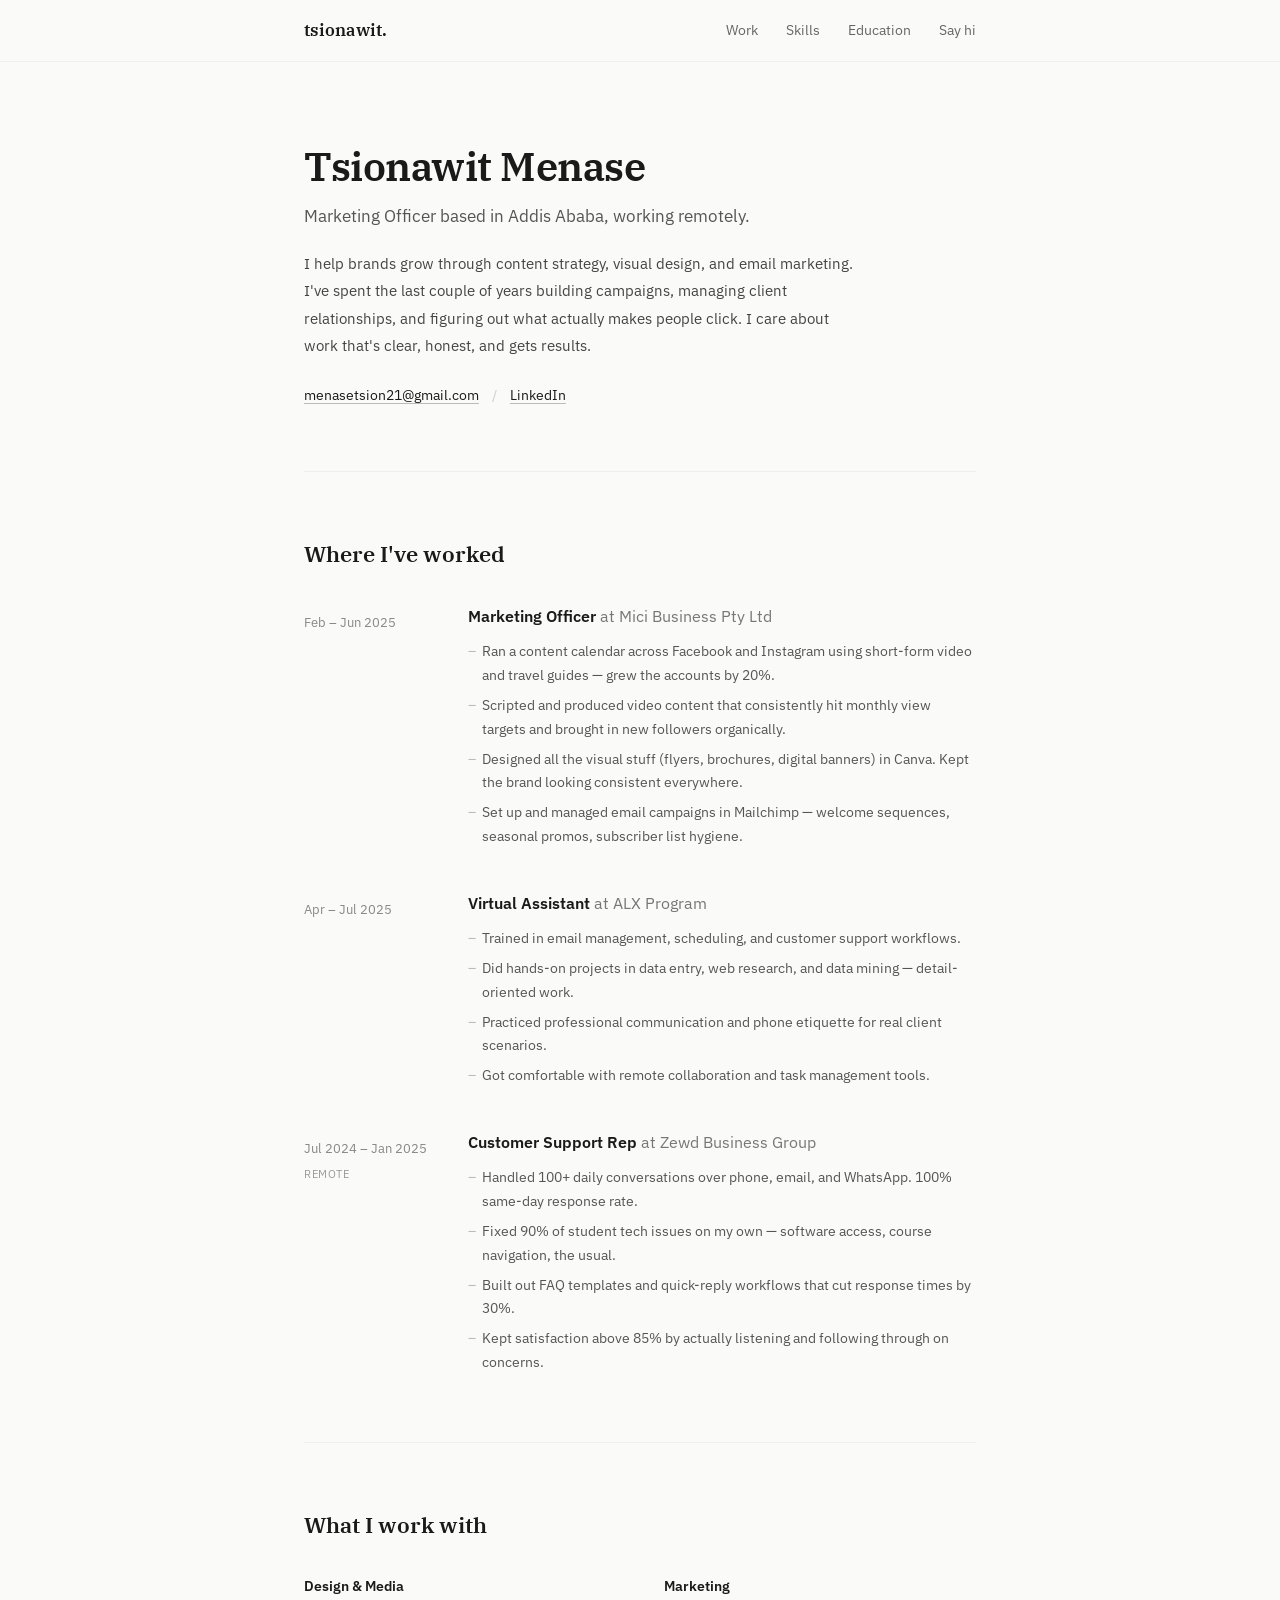
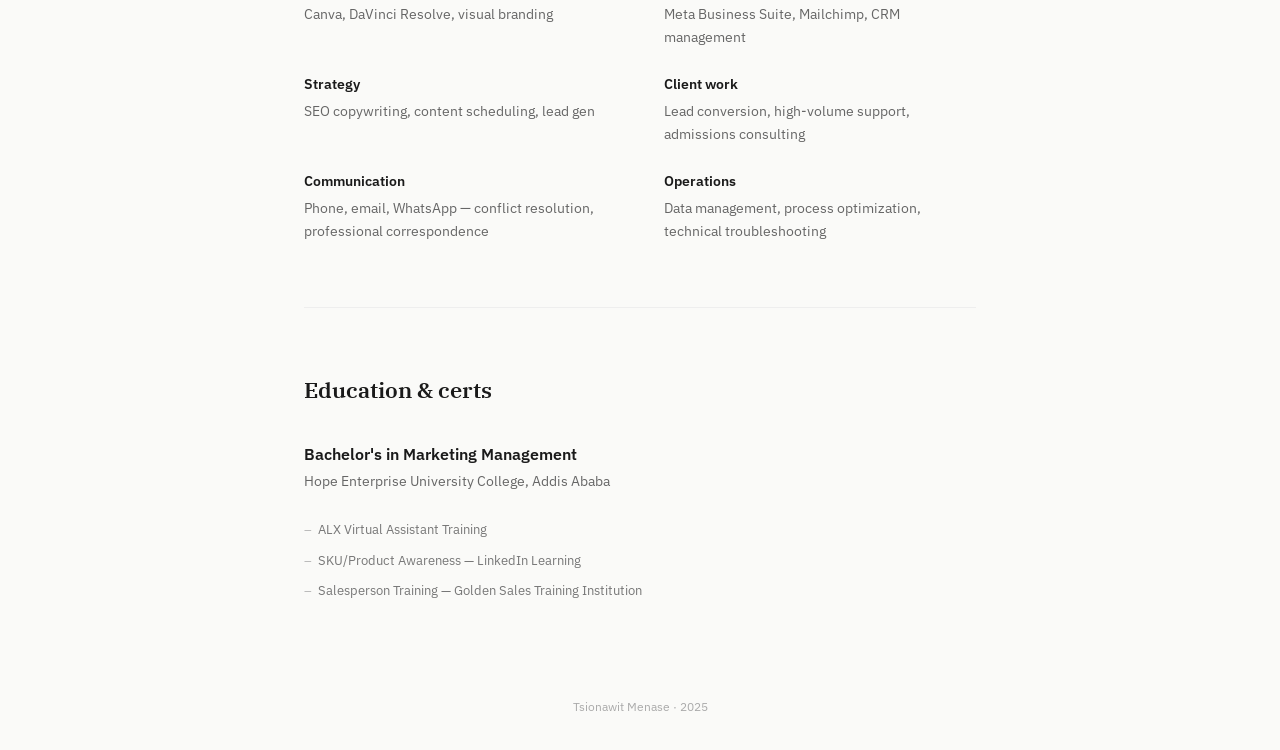
==== index.html @ 2980be64 "initial portfolio site" ====
<!DOCTYPE html>
<html lang="en">
<head>
    <meta charset="UTF-8">
    <meta name="viewport" content="width=device-width, initial-scale=1.0">
    <title>Tsionawit Menase</title>
    <link rel="stylesheet" href="style.css">
    <link rel="preconnect" href="https://fonts.googleapis.com">
    <link rel="preconnect" href="https://fonts.gstatic.com" crossorigin>
    <link href="https://fonts.googleapis.com/css2?family=IBM+Plex+Sans:wght@400;500;600&family=IBM+Plex+Serif:ital,wght@0,400;0,600;1,400&display=swap" rel="stylesheet">
</head>
<body>

    <header class="header">
        <nav>
            <a href="#" class="logo">tsionawit.</a>
            <div class="nav-links">
                <a href="#work">Work</a>
                <a href="#skills">Skills</a>
                <a href="#education">Education</a>
                <a href="mailto:menasetsion21@gmail.com">Say hi</a>
            </div>
        </nav>
    </header>

    <main>

        <section class="intro">
            <h1>Tsionawit Menase</h1>
            <p class="role">Marketing Officer based in Addis Ababa, working remotely.</p>
            <p class="bio">I help brands grow through content strategy, visual design, and email marketing. I've spent the last couple of years building campaigns, managing client relationships, and figuring out what actually makes people click. I care about work that's clear, honest, and gets results.</p>
            <div class="intro-links">
                <a href="mailto:menasetsion21@gmail.com">menasetsion21@gmail.com</a>
                <span class="sep">/</span>
                <a href="https://www.linkedin.com/in/tsionawitmenase/" target="_blank" rel="noopener">LinkedIn</a>
            </div>
        </section>

        <section id="work">
            <h2>Where I've worked</h2>

            <article class="job">
                <div class="job-meta">
                    <span class="job-date">Feb &ndash; Jun 2025</span>
                </div>
                <div class="job-body">
                    <h3>Marketing Officer <span class="at">at Mici Business Pty Ltd</span></h3>
                    <ul>
                        <li>Ran a content calendar across Facebook and Instagram using short-form video and travel guides &mdash; grew the accounts by 20%.</li>
                        <li>Scripted and produced video content that consistently hit monthly view targets and brought in new followers organically.</li>
                        <li>Designed all the visual stuff (flyers, brochures, digital banners) in Canva. Kept the brand looking consistent everywhere.</li>
                        <li>Set up and managed email campaigns in Mailchimp &mdash; welcome sequences, seasonal promos, subscriber list hygiene.</li>
                    </ul>
                </div>
            </article>

            <article class="job">
                <div class="job-meta">
                    <span class="job-date">Apr &ndash; Jul 2025</span>
                </div>
                <div class="job-body">
                    <h3>Virtual Assistant <span class="at">at ALX Program</span></h3>
                    <ul>
                        <li>Trained in email management, scheduling, and customer support workflows.</li>
                        <li>Did hands-on projects in data entry, web research, and data mining &mdash; detail-oriented work.</li>
                        <li>Practiced professional communication and phone etiquette for real client scenarios.</li>
                        <li>Got comfortable with remote collaboration and task management tools.</li>
                    </ul>
                </div>
            </article>

            <article class="job">
                <div class="job-meta">
                    <span class="job-date">Jul 2024 &ndash; Jan 2025</span>
                    <span class="job-tag">Remote</span>
                </div>
                <div class="job-body">
                    <h3>Customer Support Rep <span class="at">at Zewd Business Group</span></h3>
                    <ul>
                        <li>Handled 100+ daily conversations over phone, email, and WhatsApp. 100% same-day response rate.</li>
                        <li>Fixed 90% of student tech issues on my own &mdash; software access, course navigation, the usual.</li>
                        <li>Built out FAQ templates and quick-reply workflows that cut response times by 30%.</li>
                        <li>Kept satisfaction above 85% by actually listening and following through on concerns.</li>
                    </ul>
                </div>
            </article>
        </section>

        <section id="skills">
            <h2>What I work with</h2>
            <div class="skills-list">
                <div class="skill-group">
                    <h4>Design &amp; Media</h4>
                    <p>Canva, DaVinci Resolve, visual branding</p>
                </div>
                <div class="skill-group">
                    <h4>Marketing</h4>
                    <p>Meta Business Suite, Mailchimp, CRM management</p>
                </div>
                <div class="skill-group">
                    <h4>Strategy</h4>
                    <p>SEO copywriting, content scheduling, lead gen</p>
                </div>
                <div class="skill-group">
                    <h4>Client work</h4>
                    <p>Lead conversion, high-volume support, admissions consulting</p>
                </div>
                <div class="skill-group">
                    <h4>Communication</h4>
                    <p>Phone, email, WhatsApp &mdash; conflict resolution, professional correspondence</p>
                </div>
                <div class="skill-group">
                    <h4>Operations</h4>
                    <p>Data management, process optimization, technical troubleshooting</p>
                </div>
            </div>
        </section>

        <section id="education">
            <h2>Education &amp; certs</h2>
            <div class="edu-item">
                <h3>Bachelor's in Marketing Management</h3>
                <p>Hope Enterprise University College, Addis Ababa</p>
            </div>
            <div class="certs">
                <span>ALX Virtual Assistant Training</span>
                <span>SKU/Product Awareness &mdash; LinkedIn Learning</span>
                <span>Salesperson Training &mdash; Golden Sales Training Institution</span>
            </div>
        </section>

    </main>

    <footer>
        <p>Tsionawit Menase &middot; 2025</p>
    </footer>

</body>
</html>
---- style.css ----
* {
    margin: 0;
    padding: 0;
    box-sizing: border-box;
}

html {
    scroll-behavior: smooth;
}

body {
    font-family: 'IBM Plex Sans', -apple-system, sans-serif;
    color: #1a1a1a;
    background: #fafaf8;
    line-height: 1.7;
    -webkit-font-smoothing: antialiased;
}

a {
    color: inherit;
    text-decoration-color: #bbb;
    text-underline-offset: 3px;
    transition: text-decoration-color 0.2s;
}

a:hover {
    text-decoration-color: #1a1a1a;
}

/* nav */
.header {
    position: sticky;
    top: 0;
    background: rgba(250, 250, 248, 0.9);
    backdrop-filter: blur(10px);
    z-index: 100;
    border-bottom: 1px solid #eee;
}

nav {
    max-width: 720px;
    margin: 0 auto;
    padding: 16px 24px;
    display: flex;
    justify-content: space-between;
    align-items: center;
}

.logo {
    font-family: 'IBM Plex Serif', serif;
    font-weight: 600;
    font-size: 1.05rem;
    text-decoration: none;
    color: #1a1a1a;
}

.nav-links {
    display: flex;
    gap: 28px;
}

.nav-links a {
    font-size: 0.85rem;
    color: #666;
    text-decoration: none;
}

.nav-links a:hover {
    color: #1a1a1a;
}

/* layout */
main {
    max-width: 720px;
    margin: 0 auto;
    padding: 0 24px;
}

section {
    padding: 64px 0;
    border-bottom: 1px solid #eee;
}

section:last-child {
    border-bottom: none;
}

h2 {
    font-family: 'IBM Plex Serif', serif;
    font-size: 1.35rem;
    font-weight: 600;
    margin-bottom: 32px;
    color: #1a1a1a;
}

/* intro */
.intro {
    padding-top: 80px;
    padding-bottom: 64px;
}

.intro h1 {
    font-family: 'IBM Plex Serif', serif;
    font-size: 2.5rem;
    font-weight: 600;
    line-height: 1.2;
    margin-bottom: 12px;
    letter-spacing: -0.5px;
}

.role {
    font-size: 1.05rem;
    color: #555;
    margin-bottom: 20px;
}

.bio {
    font-size: 0.95rem;
    color: #444;
    max-width: 560px;
    line-height: 1.8;
}

.intro-links {
    margin-top: 24px;
    font-size: 0.875rem;
    color: #666;
}

.intro-links a {
    color: #1a1a1a;
}

.sep {
    margin: 0 10px;
    color: #ccc;
}

/* jobs */
.job {
    display: grid;
    grid-template-columns: 140px 1fr;
    gap: 24px;
    margin-bottom: 40px;
}

.job:last-child {
    margin-bottom: 0;
}

.job-meta {
    padding-top: 3px;
}

.job-date {
    font-size: 0.8rem;
    color: #888;
    white-space: nowrap;
}

.job-tag {
    display: block;
    font-size: 0.7rem;
    color: #999;
    margin-top: 4px;
    text-transform: uppercase;
    letter-spacing: 0.5px;
}

.job-body h3 {
    font-size: 1rem;
    font-weight: 600;
    margin-bottom: 10px;
    line-height: 1.4;
}

.at {
    font-weight: 400;
    color: #777;
}

.job-body ul {
    list-style: none;
    padding: 0;
}

.job-body li {
    font-size: 0.875rem;
    color: #555;
    padding: 3px 0;
    padding-left: 14px;
    position: relative;
    line-height: 1.7;
}

.job-body li::before {
    content: '\2013';
    position: absolute;
    left: 0;
    color: #bbb;
}

/* skills */
.skills-list {
    display: grid;
    grid-template-columns: 1fr 1fr;
    gap: 24px 48px;
}

.skill-group h4 {
    font-size: 0.85rem;
    font-weight: 600;
    margin-bottom: 4px;
}

.skill-group p {
    font-size: 0.85rem;
    color: #666;
}

/* education */
.edu-item {
    margin-bottom: 24px;
}

.edu-item h3 {
    font-size: 1rem;
    font-weight: 600;
    margin-bottom: 2px;
}

.edu-item p {
    font-size: 0.875rem;
    color: #666;
}

.certs {
    display: flex;
    flex-direction: column;
    gap: 8px;
}

.certs span {
    font-size: 0.825rem;
    color: #777;
    padding-left: 14px;
    position: relative;
}

.certs span::before {
    content: '\2013';
    position: absolute;
    left: 0;
    color: #bbb;
}

/* footer */
footer {
    max-width: 720px;
    margin: 0 auto;
    padding: 32px 24px;
    text-align: center;
}

footer p {
    font-size: 0.75rem;
    color: #aaa;
}

/* mobile */
@media (max-width: 600px) {
    .intro h1 {
        font-size: 1.8rem;
    }

    .job {
        grid-template-columns: 1fr;
        gap: 4px;
    }

    .job-meta {
        padding-top: 0;
    }

    .skills-list {
        grid-template-columns: 1fr;
        gap: 20px;
    }

    .nav-links {
        gap: 18px;
    }

    .nav-links a {
        font-size: 0.8rem;
    }
}
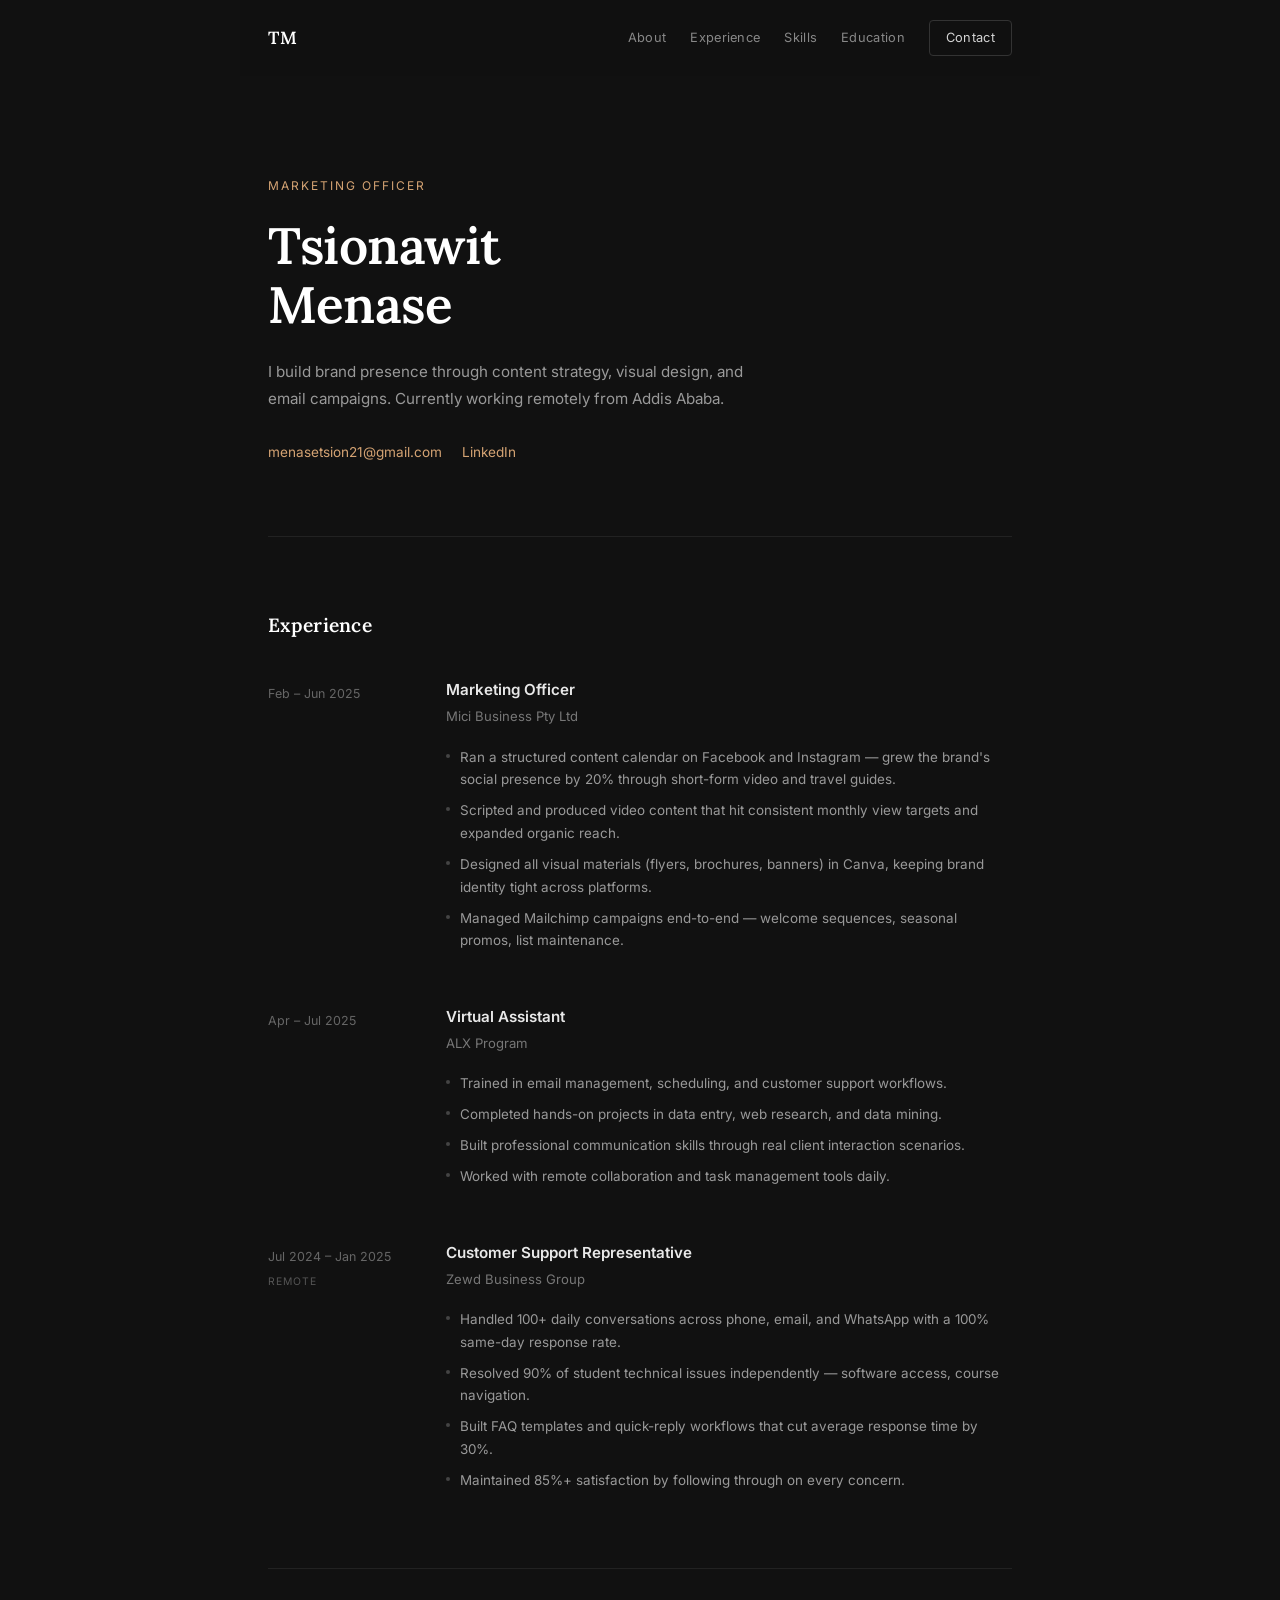
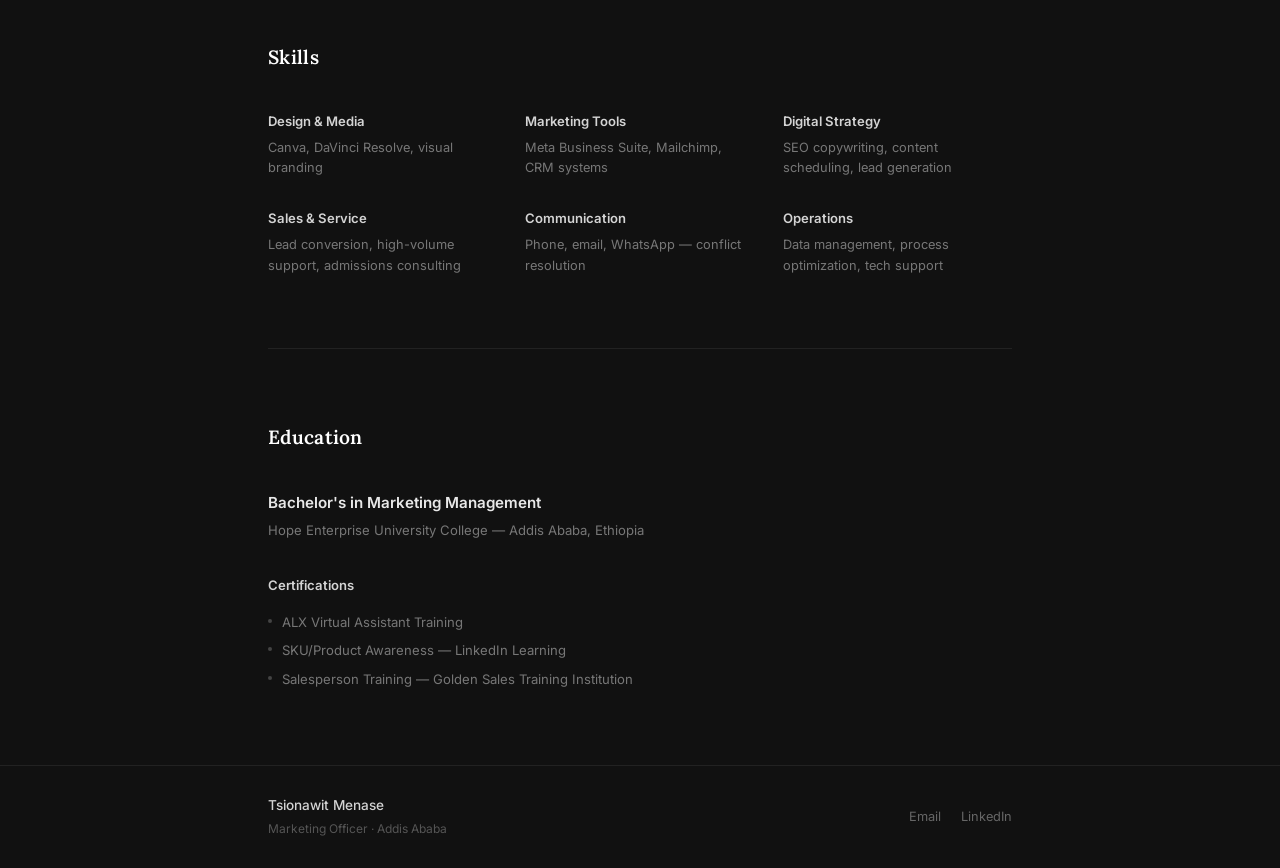
==== commit 0e6bace7: "dark theme portfolio rebuild" ====
--- a/index.html
+++ b/index.html
@@ -7,132 +7,153 @@
     <link rel="stylesheet" href="style.css">
     <link rel="preconnect" href="https://fonts.googleapis.com">
     <link rel="preconnect" href="https://fonts.gstatic.com" crossorigin>
-    <link href="https://fonts.googleapis.com/css2?family=IBM+Plex+Sans:wght@400;500;600&family=IBM+Plex+Serif:ital,wght@0,400;0,600;1,400&display=swap" rel="stylesheet">
+    <link href="https://fonts.googleapis.com/css2?family=Inter:wght@400;500;600&family=Lora:wght@500;600&display=swap" rel="stylesheet">
 </head>
 <body>
 
-    <header class="header">
-        <nav>
-            <a href="#" class="logo">tsionawit.</a>
-            <div class="nav-links">
-                <a href="#work">Work</a>
-                <a href="#skills">Skills</a>
-                <a href="#education">Education</a>
-                <a href="mailto:menasetsion21@gmail.com">Say hi</a>
-            </div>
-        </nav>
-    </header>
+    <nav>
+        <a href="#" class="logo">TM</a>
+        <div class="nav-links">
+            <a href="#about">About</a>
+            <a href="#work">Experience</a>
+            <a href="#skills">Skills</a>
+            <a href="#education">Education</a>
+            <a href="mailto:menasetsion21@gmail.com" class="nav-cta">Contact</a>
+        </div>
+        <button class="menu-btn" onclick="document.querySelector('.nav-links').classList.toggle('open')">
+            <span></span><span></span>
+        </button>
+    </nav>
 
     <main>
 
-        <section class="intro">
-            <h1>Tsionawit Menase</h1>
-            <p class="role">Marketing Officer based in Addis Ababa, working remotely.</p>
-            <p class="bio">I help brands grow through content strategy, visual design, and email marketing. I've spent the last couple of years building campaigns, managing client relationships, and figuring out what actually makes people click. I care about work that's clear, honest, and gets results.</p>
-            <div class="intro-links">
+        <section class="hero" id="about">
+            <p class="label">Marketing Officer</p>
+            <h1>Tsionawit<br>Menase</h1>
+            <p class="hero-desc">I build brand presence through content strategy, visual design, and email campaigns. Currently working remotely from Addis Ababa.</p>
+            <div class="hero-contact">
                 <a href="mailto:menasetsion21@gmail.com">menasetsion21@gmail.com</a>
-                <span class="sep">/</span>
                 <a href="https://www.linkedin.com/in/tsionawitmenase/" target="_blank" rel="noopener">LinkedIn</a>
             </div>
         </section>
 
+        <div class="divider"></div>
+
         <section id="work">
-            <h2>Where I've worked</h2>
+            <h2>Experience</h2>
 
-            <article class="job">
-                <div class="job-meta">
-                    <span class="job-date">Feb &ndash; Jun 2025</span>
+            <div class="job">
+                <div class="job-left">
+                    <span class="date">Feb &ndash; Jun 2025</span>
                 </div>
-                <div class="job-body">
-                    <h3>Marketing Officer <span class="at">at Mici Business Pty Ltd</span></h3>
+                <div class="job-right">
+                    <h3>Marketing Officer</h3>
+                    <p class="company">Mici Business Pty Ltd</p>
                     <ul>
-                        <li>Ran a content calendar across Facebook and Instagram using short-form video and travel guides &mdash; grew the accounts by 20%.</li>
-                        <li>Scripted and produced video content that consistently hit monthly view targets and brought in new followers organically.</li>
-                        <li>Designed all the visual stuff (flyers, brochures, digital banners) in Canva. Kept the brand looking consistent everywhere.</li>
-                        <li>Set up and managed email campaigns in Mailchimp &mdash; welcome sequences, seasonal promos, subscriber list hygiene.</li>
+                        <li>Ran a structured content calendar on Facebook and Instagram &mdash; grew the brand's social presence by 20% through short-form video and travel guides.</li>
+                        <li>Scripted and produced video content that hit consistent monthly view targets and expanded organic reach.</li>
+                        <li>Designed all visual materials (flyers, brochures, banners) in Canva, keeping brand identity tight across platforms.</li>
+                        <li>Managed Mailchimp campaigns end-to-end &mdash; welcome sequences, seasonal promos, list maintenance.</li>
                     </ul>
                 </div>
-            </article>
+            </div>
 
-            <article class="job">
-                <div class="job-meta">
-                    <span class="job-date">Apr &ndash; Jul 2025</span>
+            <div class="job">
+                <div class="job-left">
+                    <span class="date">Apr &ndash; Jul 2025</span>
                 </div>
-                <div class="job-body">
-                    <h3>Virtual Assistant <span class="at">at ALX Program</span></h3>
+                <div class="job-right">
+                    <h3>Virtual Assistant</h3>
+                    <p class="company">ALX Program</p>
                     <ul>
                         <li>Trained in email management, scheduling, and customer support workflows.</li>
-                        <li>Did hands-on projects in data entry, web research, and data mining &mdash; detail-oriented work.</li>
-                        <li>Practiced professional communication and phone etiquette for real client scenarios.</li>
-                        <li>Got comfortable with remote collaboration and task management tools.</li>
+                        <li>Completed hands-on projects in data entry, web research, and data mining.</li>
+                        <li>Built professional communication skills through real client interaction scenarios.</li>
+                        <li>Worked with remote collaboration and task management tools daily.</li>
                     </ul>
                 </div>
-            </article>
+            </div>
 
-            <article class="job">
-                <div class="job-meta">
-                    <span class="job-date">Jul 2024 &ndash; Jan 2025</span>
-                    <span class="job-tag">Remote</span>
+            <div class="job">
+                <div class="job-left">
+                    <span class="date">Jul 2024 &ndash; Jan 2025</span>
+                    <span class="tag">Remote</span>
                 </div>
-                <div class="job-body">
-                    <h3>Customer Support Rep <span class="at">at Zewd Business Group</span></h3>
+                <div class="job-right">
+                    <h3>Customer Support Representative</h3>
+                    <p class="company">Zewd Business Group</p>
                     <ul>
-                        <li>Handled 100+ daily conversations over phone, email, and WhatsApp. 100% same-day response rate.</li>
-                        <li>Fixed 90% of student tech issues on my own &mdash; software access, course navigation, the usual.</li>
-                        <li>Built out FAQ templates and quick-reply workflows that cut response times by 30%.</li>
-                        <li>Kept satisfaction above 85% by actually listening and following through on concerns.</li>
+                        <li>Handled 100+ daily conversations across phone, email, and WhatsApp with a 100% same-day response rate.</li>
+                        <li>Resolved 90% of student technical issues independently &mdash; software access, course navigation.</li>
+                        <li>Built FAQ templates and quick-reply workflows that cut average response time by 30%.</li>
+                        <li>Maintained 85%+ satisfaction by following through on every concern.</li>
                     </ul>
-                </div>
-            </article>
-        </section>
-
-        <section id="skills">
-            <h2>What I work with</h2>
-            <div class="skills-list">
-                <div class="skill-group">
-                    <h4>Design &amp; Media</h4>
-                    <p>Canva, DaVinci Resolve, visual branding</p>
-                </div>
-                <div class="skill-group">
-                    <h4>Marketing</h4>
-                    <p>Meta Business Suite, Mailchimp, CRM management</p>
-                </div>
-                <div class="skill-group">
-                    <h4>Strategy</h4>
-                    <p>SEO copywriting, content scheduling, lead gen</p>
-                </div>
-                <div class="skill-group">
-                    <h4>Client work</h4>
-                    <p>Lead conversion, high-volume support, admissions consulting</p>
-                </div>
-                <div class="skill-group">
-                    <h4>Communication</h4>
-                    <p>Phone, email, WhatsApp &mdash; conflict resolution, professional correspondence</p>
-                </div>
-                <div class="skill-group">
-                    <h4>Operations</h4>
-                    <p>Data management, process optimization, technical troubleshooting</p>
                 </div>
             </div>
         </section>
 
+        <div class="divider"></div>
+
+        <section id="skills">
+            <h2>Skills</h2>
+            <div class="skills-grid">
+                <div>
+                    <h4>Design & Media</h4>
+                    <p>Canva, DaVinci Resolve, visual branding</p>
+                </div>
+                <div>
+                    <h4>Marketing Tools</h4>
+                    <p>Meta Business Suite, Mailchimp, CRM systems</p>
+                </div>
+                <div>
+                    <h4>Digital Strategy</h4>
+                    <p>SEO copywriting, content scheduling, lead generation</p>
+                </div>
+                <div>
+                    <h4>Sales & Service</h4>
+                    <p>Lead conversion, high-volume support, admissions consulting</p>
+                </div>
+                <div>
+                    <h4>Communication</h4>
+                    <p>Phone, email, WhatsApp &mdash; conflict resolution</p>
+                </div>
+                <div>
+                    <h4>Operations</h4>
+                    <p>Data management, process optimization, tech support</p>
+                </div>
+            </div>
+        </section>
+
+        <div class="divider"></div>
+
         <section id="education">
-            <h2>Education &amp; certs</h2>
-            <div class="edu-item">
+            <h2>Education</h2>
+            <div class="edu">
                 <h3>Bachelor's in Marketing Management</h3>
-                <p>Hope Enterprise University College, Addis Ababa</p>
+                <p class="company">Hope Enterprise University College &mdash; Addis Ababa, Ethiopia</p>
             </div>
-            <div class="certs">
-                <span>ALX Virtual Assistant Training</span>
-                <span>SKU/Product Awareness &mdash; LinkedIn Learning</span>
-                <span>Salesperson Training &mdash; Golden Sales Training Institution</span>
-            </div>
+
+            <h4 class="certs-title">Certifications</h4>
+            <ul class="certs">
+                <li>ALX Virtual Assistant Training</li>
+                <li>SKU/Product Awareness &mdash; LinkedIn Learning</li>
+                <li>Salesperson Training &mdash; Golden Sales Training Institution</li>
+            </ul>
         </section>
 
     </main>
 
     <footer>
-        <p>Tsionawit Menase &middot; 2025</p>
+        <div class="footer-inner">
+            <div>
+                <p class="footer-name">Tsionawit Menase</p>
+                <p class="footer-sub">Marketing Officer &middot; Addis Ababa</p>
+            </div>
+            <div class="footer-links">
+                <a href="mailto:menasetsion21@gmail.com">Email</a>
+                <a href="https://www.linkedin.com/in/tsionawitmenase/" target="_blank" rel="noopener">LinkedIn</a>
+            </div>
+        </div>
     </footer>
 
 </body>
--- a/style.css
+++ b/style.css
@@ -6,292 +6,382 @@
 
 html {
     scroll-behavior: smooth;
+    scroll-padding-top: 80px;
 }
 
 body {
-    font-family: 'IBM Plex Sans', -apple-system, sans-serif;
-    color: #1a1a1a;
-    background: #fafaf8;
+    font-family: 'Inter', sans-serif;
+    background: #111;
+    color: #d4d4d4;
     line-height: 1.7;
     -webkit-font-smoothing: antialiased;
 }
 
 a {
-    color: inherit;
-    text-decoration-color: #bbb;
-    text-underline-offset: 3px;
-    transition: text-decoration-color 0.2s;
+    color: #d4a373;
+    text-decoration: none;
+    transition: color 0.2s;
 }
 
 a:hover {
-    text-decoration-color: #1a1a1a;
-}
-
-/* nav */
-.header {
+    color: #e8c49a;
+}
+
+/* ---- nav ---- */
+nav {
     position: sticky;
     top: 0;
-    background: rgba(250, 250, 248, 0.9);
-    backdrop-filter: blur(10px);
     z-index: 100;
-    border-bottom: 1px solid #eee;
-}
-
-nav {
-    max-width: 720px;
-    margin: 0 auto;
-    padding: 16px 24px;
     display: flex;
     justify-content: space-between;
     align-items: center;
+    max-width: 800px;
+    margin: 0 auto;
+    padding: 20px 28px;
+    background: rgba(17, 17, 17, 0.85);
+    backdrop-filter: blur(12px);
 }
 
 .logo {
-    font-family: 'IBM Plex Serif', serif;
-    font-weight: 600;
-    font-size: 1.05rem;
-    text-decoration: none;
-    color: #1a1a1a;
+    font-family: 'Lora', serif;
+    font-size: 1.1rem;
+    font-weight: 600;
+    color: #fff;
+    letter-spacing: 1px;
 }
 
 .nav-links {
     display: flex;
-    gap: 28px;
+    gap: 24px;
+    align-items: center;
 }
 
 .nav-links a {
+    font-size: 0.8rem;
+    color: #888;
+    letter-spacing: 0.3px;
+}
+
+.nav-links a:hover {
+    color: #d4d4d4;
+}
+
+.nav-cta {
+    padding: 6px 16px;
+    border: 1px solid #333;
+    border-radius: 4px;
+    font-size: 0.8rem;
+    color: #d4d4d4 !important;
+}
+
+.nav-cta:hover {
+    border-color: #d4a373;
+    color: #d4a373 !important;
+}
+
+.menu-btn {
+    display: none;
+    flex-direction: column;
+    gap: 5px;
+    background: none;
+    border: none;
+    cursor: pointer;
+    padding: 4px;
+}
+
+.menu-btn span {
+    display: block;
+    width: 20px;
+    height: 1.5px;
+    background: #888;
+}
+
+/* ---- main ---- */
+main {
+    max-width: 800px;
+    margin: 0 auto;
+    padding: 0 28px;
+}
+
+.divider {
+    height: 1px;
+    background: #222;
+    margin: 0;
+}
+
+section {
+    padding: 72px 0;
+}
+
+h2 {
+    font-family: 'Lora', serif;
+    font-size: 1.2rem;
+    font-weight: 600;
+    color: #fff;
+    margin-bottom: 36px;
+    letter-spacing: 0.3px;
+}
+
+/* ---- hero ---- */
+.hero {
+    padding-top: 100px;
+    padding-bottom: 72px;
+}
+
+.label {
+    font-size: 0.75rem;
+    color: #d4a373;
+    text-transform: uppercase;
+    letter-spacing: 2px;
+    margin-bottom: 20px;
+}
+
+.hero h1 {
+    font-family: 'Lora', serif;
+    font-size: clamp(2.2rem, 5vw, 3.2rem);
+    font-weight: 600;
+    color: #fff;
+    line-height: 1.15;
+    margin-bottom: 24px;
+    letter-spacing: -0.5px;
+}
+
+.hero-desc {
+    font-size: 0.95rem;
+    color: #999;
+    max-width: 480px;
+    line-height: 1.8;
+    margin-bottom: 28px;
+}
+
+.hero-contact {
+    display: flex;
+    gap: 20px;
     font-size: 0.85rem;
-    color: #666;
-    text-decoration: none;
-}
-
-.nav-links a:hover {
-    color: #1a1a1a;
-}
-
-/* layout */
-main {
-    max-width: 720px;
-    margin: 0 auto;
-    padding: 0 24px;
-}
-
-section {
-    padding: 64px 0;
-    border-bottom: 1px solid #eee;
-}
-
-section:last-child {
-    border-bottom: none;
-}
-
-h2 {
-    font-family: 'IBM Plex Serif', serif;
-    font-size: 1.35rem;
-    font-weight: 600;
-    margin-bottom: 32px;
-    color: #1a1a1a;
-}
-
-/* intro */
-.intro {
-    padding-top: 80px;
-    padding-bottom: 64px;
-}
-
-.intro h1 {
-    font-family: 'IBM Plex Serif', serif;
-    font-size: 2.5rem;
-    font-weight: 600;
-    line-height: 1.2;
-    margin-bottom: 12px;
-    letter-spacing: -0.5px;
-}
-
-.role {
-    font-size: 1.05rem;
-    color: #555;
-    margin-bottom: 20px;
-}
-
-.bio {
-    font-size: 0.95rem;
-    color: #444;
-    max-width: 560px;
-    line-height: 1.8;
-}
-
-.intro-links {
-    margin-top: 24px;
-    font-size: 0.875rem;
-    color: #666;
-}
-
-.intro-links a {
-    color: #1a1a1a;
-}
-
-.sep {
-    margin: 0 10px;
-    color: #ccc;
-}
-
-/* jobs */
+}
+
+.hero-contact a {
+    color: #d4a373;
+}
+
+/* ---- jobs ---- */
 .job {
     display: grid;
-    grid-template-columns: 140px 1fr;
-    gap: 24px;
-    margin-bottom: 40px;
+    grid-template-columns: 150px 1fr;
+    gap: 28px;
+    margin-bottom: 48px;
 }
 
 .job:last-child {
     margin-bottom: 0;
 }
 
-.job-meta {
-    padding-top: 3px;
-}
-
-.job-date {
-    font-size: 0.8rem;
-    color: #888;
-    white-space: nowrap;
-}
-
-.job-tag {
+.job-left {
+    padding-top: 2px;
+}
+
+.date {
+    font-size: 0.78rem;
+    color: #666;
+}
+
+.tag {
     display: block;
-    font-size: 0.7rem;
+    font-size: 0.65rem;
+    color: #555;
+    text-transform: uppercase;
+    letter-spacing: 1px;
+    margin-top: 4px;
+}
+
+.job-right h3 {
+    font-size: 0.95rem;
+    font-weight: 600;
+    color: #e8e8e8;
+    margin-bottom: 2px;
+}
+
+.company {
+    font-size: 0.82rem;
+    color: #777;
+    margin-bottom: 14px;
+}
+
+.job-right ul {
+    list-style: none;
+}
+
+.job-right li {
+    font-size: 0.84rem;
     color: #999;
-    margin-top: 4px;
-    text-transform: uppercase;
-    letter-spacing: 0.5px;
-}
-
-.job-body h3 {
-    font-size: 1rem;
-    font-weight: 600;
-    margin-bottom: 10px;
-    line-height: 1.4;
-}
-
-.at {
-    font-weight: 400;
-    color: #777;
-}
-
-.job-body ul {
-    list-style: none;
-    padding: 0;
-}
-
-.job-body li {
-    font-size: 0.875rem;
-    color: #555;
-    padding: 3px 0;
-    padding-left: 14px;
+    padding: 4px 0 4px 14px;
     position: relative;
     line-height: 1.7;
 }
 
-.job-body li::before {
-    content: '\2013';
+.job-right li::before {
+    content: '';
     position: absolute;
     left: 0;
-    color: #bbb;
-}
-
-/* skills */
-.skills-list {
+    top: 12px;
+    width: 4px;
+    height: 4px;
+    border-radius: 50%;
+    background: #444;
+}
+
+/* ---- skills ---- */
+.skills-grid {
     display: grid;
-    grid-template-columns: 1fr 1fr;
-    gap: 24px 48px;
-}
-
-.skill-group h4 {
-    font-size: 0.85rem;
-    font-weight: 600;
+    grid-template-columns: 1fr 1fr 1fr;
+    gap: 28px;
+}
+
+.skills-grid h4 {
+    font-size: 0.82rem;
+    font-weight: 600;
+    color: #d4d4d4;
+    margin-bottom: 6px;
+}
+
+.skills-grid p {
+    font-size: 0.8rem;
+    color: #777;
+    line-height: 1.6;
+}
+
+/* ---- education ---- */
+.edu {
+    margin-bottom: 32px;
+}
+
+.edu h3 {
+    font-size: 0.95rem;
+    font-weight: 600;
+    color: #e8e8e8;
     margin-bottom: 4px;
 }
 
-.skill-group p {
-    font-size: 0.85rem;
-    color: #666;
-}
-
-/* education */
-.edu-item {
-    margin-bottom: 24px;
-}
-
-.edu-item h3 {
-    font-size: 1rem;
-    font-weight: 600;
-    margin-bottom: 2px;
-}
-
-.edu-item p {
-    font-size: 0.875rem;
-    color: #666;
+.certs-title {
+    font-size: 0.82rem;
+    font-weight: 600;
+    color: #d4d4d4;
+    margin-bottom: 12px;
 }
 
 .certs {
-    display: flex;
-    flex-direction: column;
-    gap: 8px;
-}
-
-.certs span {
-    font-size: 0.825rem;
+    list-style: none;
+}
+
+.certs li {
+    font-size: 0.82rem;
     color: #777;
-    padding-left: 14px;
+    padding: 3px 0 3px 14px;
     position: relative;
 }
 
-.certs span::before {
-    content: '\2013';
+.certs li::before {
+    content: '';
     position: absolute;
     left: 0;
-    color: #bbb;
-}
-
-/* footer */
+    top: 11px;
+    width: 4px;
+    height: 4px;
+    border-radius: 50%;
+    background: #444;
+}
+
+/* ---- footer ---- */
 footer {
-    max-width: 720px;
+    border-top: 1px solid #222;
+    margin-top: 0;
+}
+
+.footer-inner {
+    max-width: 800px;
     margin: 0 auto;
-    padding: 32px 24px;
-    text-align: center;
-}
-
-footer p {
+    padding: 28px;
+    display: flex;
+    justify-content: space-between;
+    align-items: center;
+}
+
+.footer-name {
+    font-size: 0.85rem;
+    color: #d4d4d4;
+    font-weight: 500;
+}
+
+.footer-sub {
     font-size: 0.75rem;
-    color: #aaa;
-}
-
-/* mobile */
-@media (max-width: 600px) {
-    .intro h1 {
-        font-size: 1.8rem;
+    color: #555;
+    margin-top: 2px;
+}
+
+.footer-links {
+    display: flex;
+    gap: 20px;
+}
+
+.footer-links a {
+    font-size: 0.8rem;
+    color: #666;
+}
+
+.footer-links a:hover {
+    color: #d4a373;
+}
+
+/* ---- mobile ---- */
+@media (max-width: 640px) {
+    nav {
+        padding: 16px 20px;
+    }
+
+    .nav-links {
+        display: none;
+        position: absolute;
+        top: 56px;
+        left: 0;
+        right: 0;
+        flex-direction: column;
+        background: rgba(17, 17, 17, 0.97);
+        padding: 20px;
+        gap: 16px;
+        border-bottom: 1px solid #222;
+    }
+
+    .nav-links.open {
+        display: flex;
+    }
+
+    .menu-btn {
+        display: flex;
+    }
+
+    main {
+        padding: 0 20px;
+    }
+
+    .hero {
+        padding-top: 60px;
     }
 
     .job {
         grid-template-columns: 1fr;
-        gap: 4px;
-    }
-
-    .job-meta {
-        padding-top: 0;
-    }
-
-    .skills-list {
-        grid-template-columns: 1fr;
+        gap: 6px;
+        margin-bottom: 36px;
+    }
+
+    .skills-grid {
+        grid-template-columns: 1fr 1fr;
         gap: 20px;
     }
 
-    .nav-links {
-        gap: 18px;
-    }
-
-    .nav-links a {
-        font-size: 0.8rem;
+    .footer-inner {
+        flex-direction: column;
+        gap: 16px;
+        text-align: center;
+        padding: 24px 20px;
     }
 }
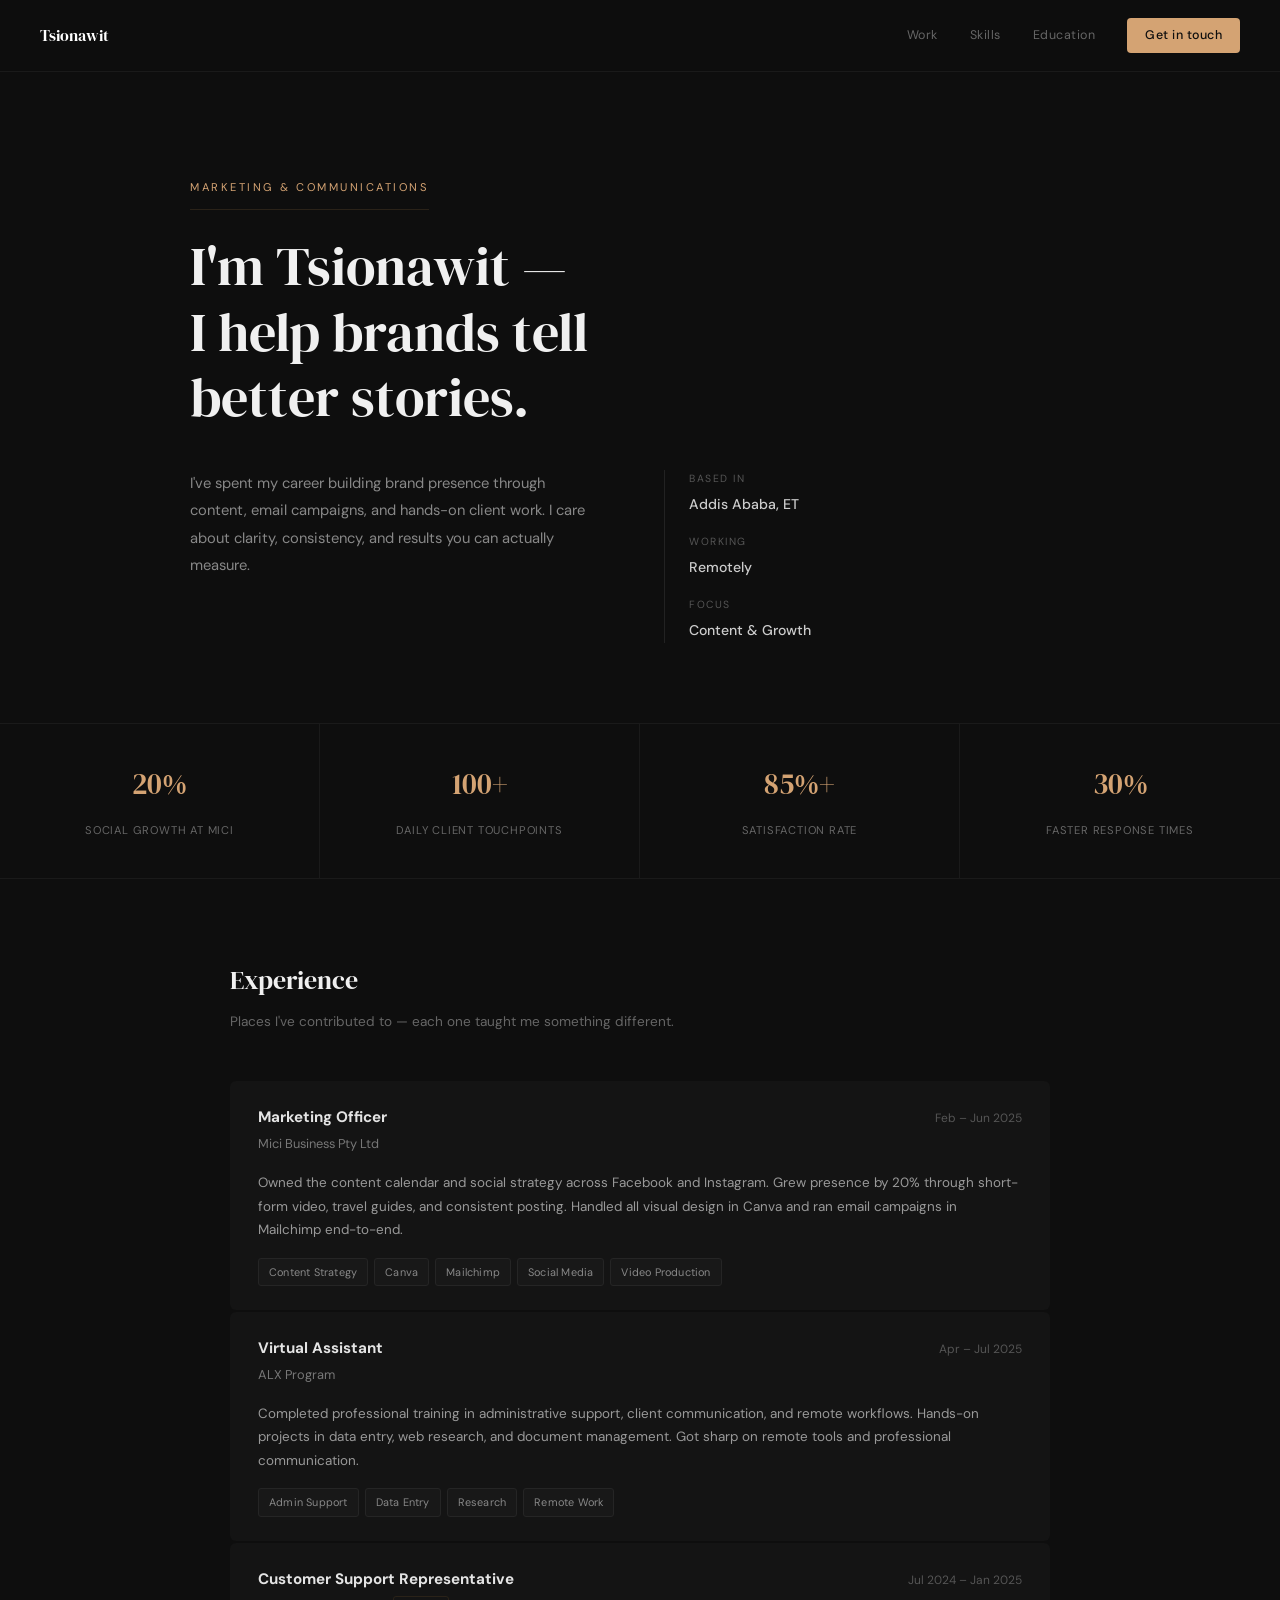
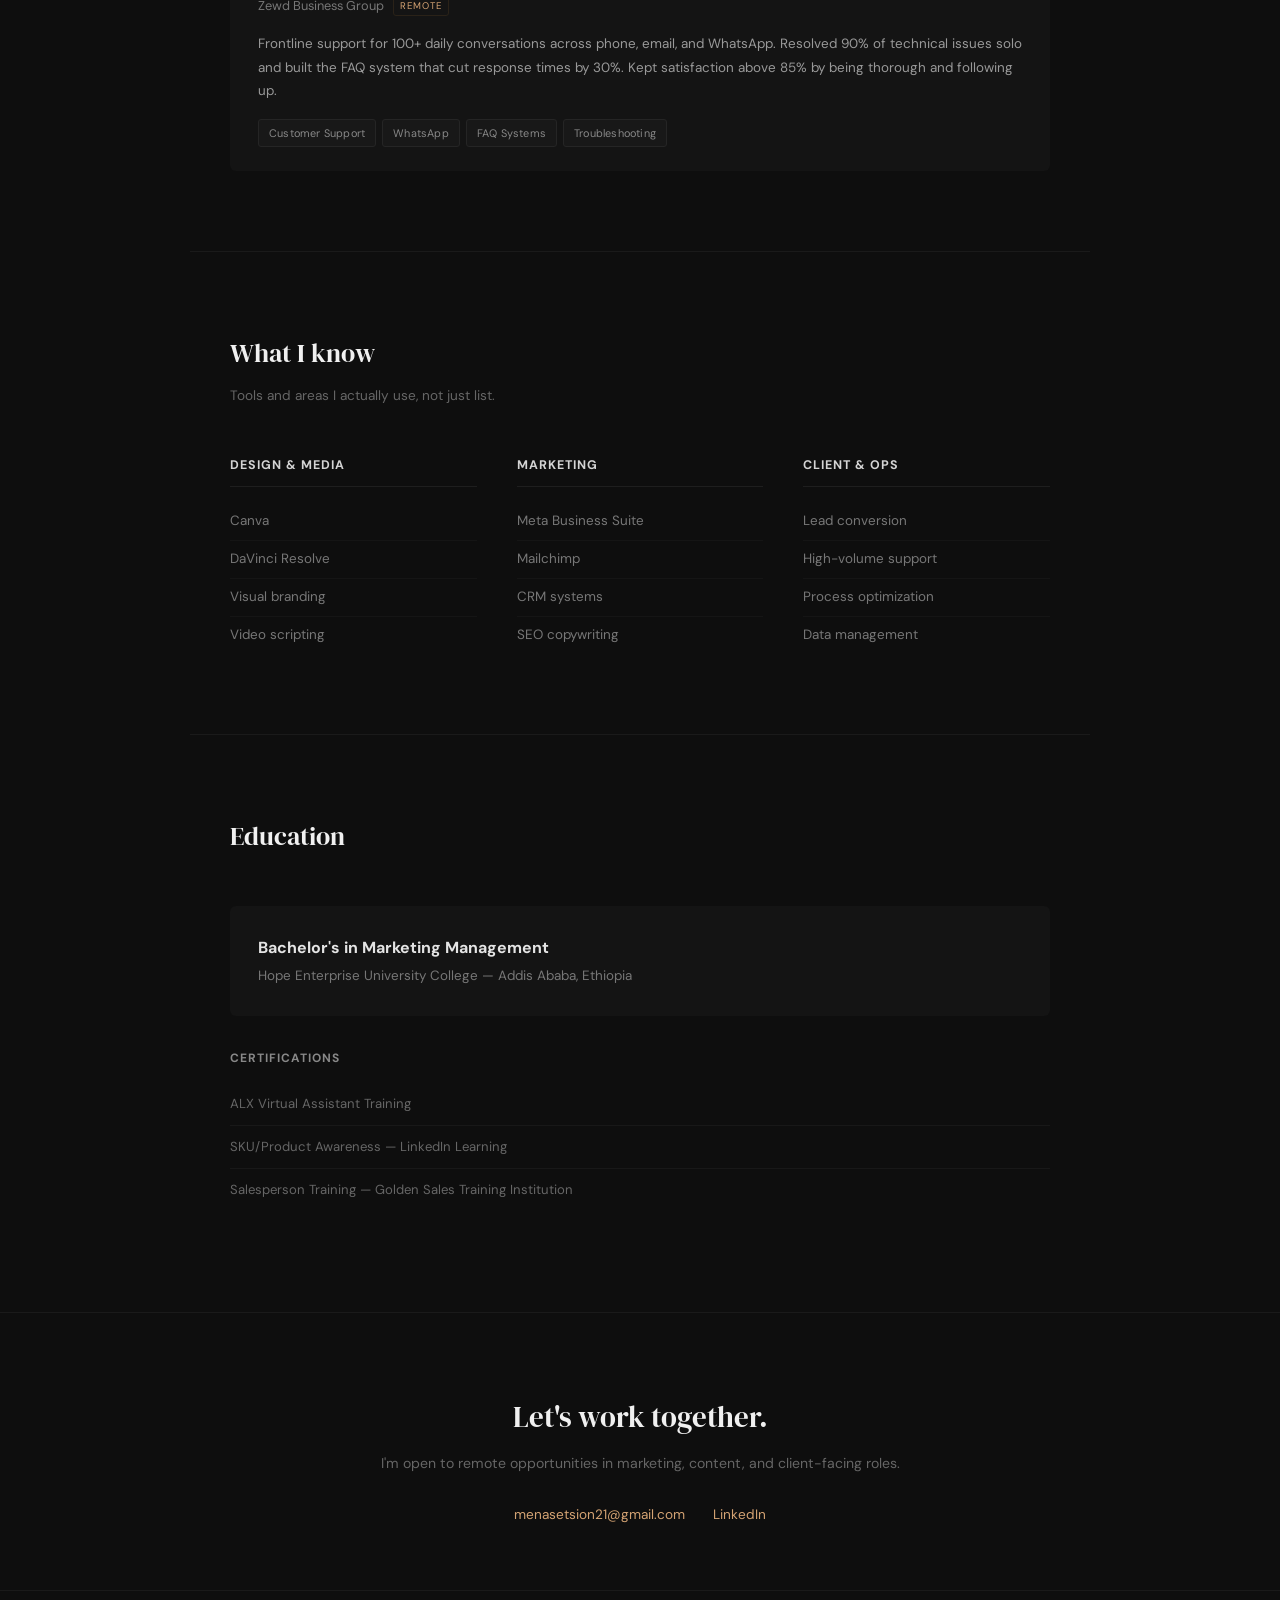
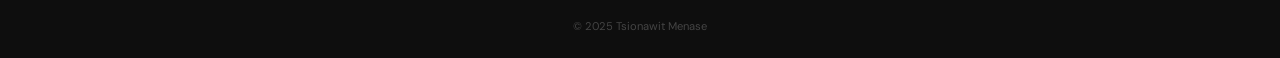
==== commit 2e74d4a1: "update portfolio design" ====
--- a/index.html
+++ b/index.html
@@ -7,154 +7,205 @@
     <link rel="stylesheet" href="style.css">
     <link rel="preconnect" href="https://fonts.googleapis.com">
     <link rel="preconnect" href="https://fonts.gstatic.com" crossorigin>
-    <link href="https://fonts.googleapis.com/css2?family=Inter:wght@400;500;600&family=Lora:wght@500;600&display=swap" rel="stylesheet">
+    <link href="https://fonts.googleapis.com/css2?family=DM+Sans:ital,wght@0,400;0,500;0,700;1,400&family=DM+Serif+Display&display=swap" rel="stylesheet">
 </head>
 <body>
 
-    <nav>
-        <a href="#" class="logo">TM</a>
-        <div class="nav-links">
-            <a href="#about">About</a>
-            <a href="#work">Experience</a>
-            <a href="#skills">Skills</a>
-            <a href="#education">Education</a>
-            <a href="mailto:menasetsion21@gmail.com" class="nav-cta">Contact</a>
-        </div>
-        <button class="menu-btn" onclick="document.querySelector('.nav-links').classList.toggle('open')">
-            <span></span><span></span>
-        </button>
-    </nav>
-
-    <main>
-
-        <section class="hero" id="about">
-            <p class="label">Marketing Officer</p>
-            <h1>Tsionawit<br>Menase</h1>
-            <p class="hero-desc">I build brand presence through content strategy, visual design, and email campaigns. Currently working remotely from Addis Ababa.</p>
-            <div class="hero-contact">
-                <a href="mailto:menasetsion21@gmail.com">menasetsion21@gmail.com</a>
-                <a href="https://www.linkedin.com/in/tsionawitmenase/" target="_blank" rel="noopener">LinkedIn</a>
-            </div>
-        </section>
-
-        <div class="divider"></div>
-
-        <section id="work">
-            <h2>Experience</h2>
-
-            <div class="job">
-                <div class="job-left">
-                    <span class="date">Feb &ndash; Jun 2025</span>
-                </div>
-                <div class="job-right">
+<nav>
+    <a href="#" class="logo">Tsionawit</a>
+    <div class="nav-right">
+        <a href="#work">Work</a>
+        <a href="#skills">Skills</a>
+        <a href="#education">Education</a>
+        <a href="mailto:menasetsion21@gmail.com" class="cta">Get in touch</a>
+    </div>
+    <button class="burger" onclick="this.classList.toggle('on');document.querySelector('.nav-right').classList.toggle('show')">
+        <span></span><span></span>
+    </button>
+</nav>
+
+<section class="hero">
+    <div class="hero-inner">
+        <div class="hero-top">
+            <span class="eyebrow">Marketing &amp; Communications</span>
+            <h1>I'm Tsionawit &mdash;<br>I help brands tell<br>better stories.</h1>
+        </div>
+        <div class="hero-bottom">
+            <p>I've spent my career building brand presence through content, email campaigns, and hands-on client work. I care about clarity, consistency, and results you can actually measure.</p>
+            <div class="hero-meta">
+                <div class="meta-item">
+                    <span class="meta-label">Based in</span>
+                    <span class="meta-val">Addis Ababa, ET</span>
+                </div>
+                <div class="meta-item">
+                    <span class="meta-label">Working</span>
+                    <span class="meta-val">Remotely</span>
+                </div>
+                <div class="meta-item">
+                    <span class="meta-label">Focus</span>
+                    <span class="meta-val">Content &amp; Growth</span>
+                </div>
+            </div>
+        </div>
+    </div>
+</section>
+
+<section class="numbers">
+    <div class="num">
+        <strong>20%</strong>
+        <span>Social growth at Mici</span>
+    </div>
+    <div class="num">
+        <strong>100+</strong>
+        <span>Daily client touchpoints</span>
+    </div>
+    <div class="num">
+        <strong>85%+</strong>
+        <span>Satisfaction rate</span>
+    </div>
+    <div class="num">
+        <strong>30%</strong>
+        <span>Faster response times</span>
+    </div>
+</section>
+
+<section class="work" id="work">
+    <div class="section-head">
+        <h2>Experience</h2>
+        <p>Places I've contributed to &mdash; each one taught me something different.</p>
+    </div>
+
+    <div class="roles">
+        <article class="role">
+            <div class="role-top">
+                <div>
                     <h3>Marketing Officer</h3>
-                    <p class="company">Mici Business Pty Ltd</p>
-                    <ul>
-                        <li>Ran a structured content calendar on Facebook and Instagram &mdash; grew the brand's social presence by 20% through short-form video and travel guides.</li>
-                        <li>Scripted and produced video content that hit consistent monthly view targets and expanded organic reach.</li>
-                        <li>Designed all visual materials (flyers, brochures, banners) in Canva, keeping brand identity tight across platforms.</li>
-                        <li>Managed Mailchimp campaigns end-to-end &mdash; welcome sequences, seasonal promos, list maintenance.</li>
-                    </ul>
-                </div>
-            </div>
-
-            <div class="job">
-                <div class="job-left">
-                    <span class="date">Apr &ndash; Jul 2025</span>
-                </div>
-                <div class="job-right">
+                    <p class="where">Mici Business Pty Ltd</p>
+                </div>
+                <time>Feb &ndash; Jun 2025</time>
+            </div>
+            <div class="role-body">
+                <p>Owned the content calendar and social strategy across Facebook and Instagram. Grew presence by 20% through short-form video, travel guides, and consistent posting. Handled all visual design in Canva and ran email campaigns in Mailchimp end-to-end.</p>
+                <div class="role-tags">
+                    <span>Content Strategy</span>
+                    <span>Canva</span>
+                    <span>Mailchimp</span>
+                    <span>Social Media</span>
+                    <span>Video Production</span>
+                </div>
+            </div>
+        </article>
+
+        <article class="role">
+            <div class="role-top">
+                <div>
                     <h3>Virtual Assistant</h3>
-                    <p class="company">ALX Program</p>
-                    <ul>
-                        <li>Trained in email management, scheduling, and customer support workflows.</li>
-                        <li>Completed hands-on projects in data entry, web research, and data mining.</li>
-                        <li>Built professional communication skills through real client interaction scenarios.</li>
-                        <li>Worked with remote collaboration and task management tools daily.</li>
-                    </ul>
-                </div>
-            </div>
-
-            <div class="job">
-                <div class="job-left">
-                    <span class="date">Jul 2024 &ndash; Jan 2025</span>
-                    <span class="tag">Remote</span>
-                </div>
-                <div class="job-right">
+                    <p class="where">ALX Program</p>
+                </div>
+                <time>Apr &ndash; Jul 2025</time>
+            </div>
+            <div class="role-body">
+                <p>Completed professional training in administrative support, client communication, and remote workflows. Hands-on projects in data entry, web research, and document management. Got sharp on remote tools and professional communication.</p>
+                <div class="role-tags">
+                    <span>Admin Support</span>
+                    <span>Data Entry</span>
+                    <span>Research</span>
+                    <span>Remote Work</span>
+                </div>
+            </div>
+        </article>
+
+        <article class="role">
+            <div class="role-top">
+                <div>
                     <h3>Customer Support Representative</h3>
-                    <p class="company">Zewd Business Group</p>
-                    <ul>
-                        <li>Handled 100+ daily conversations across phone, email, and WhatsApp with a 100% same-day response rate.</li>
-                        <li>Resolved 90% of student technical issues independently &mdash; software access, course navigation.</li>
-                        <li>Built FAQ templates and quick-reply workflows that cut average response time by 30%.</li>
-                        <li>Maintained 85%+ satisfaction by following through on every concern.</li>
-                    </ul>
-                </div>
-            </div>
-        </section>
-
-        <div class="divider"></div>
-
-        <section id="skills">
-            <h2>Skills</h2>
-            <div class="skills-grid">
-                <div>
-                    <h4>Design & Media</h4>
-                    <p>Canva, DaVinci Resolve, visual branding</p>
-                </div>
-                <div>
-                    <h4>Marketing Tools</h4>
-                    <p>Meta Business Suite, Mailchimp, CRM systems</p>
-                </div>
-                <div>
-                    <h4>Digital Strategy</h4>
-                    <p>SEO copywriting, content scheduling, lead generation</p>
-                </div>
-                <div>
-                    <h4>Sales & Service</h4>
-                    <p>Lead conversion, high-volume support, admissions consulting</p>
-                </div>
-                <div>
-                    <h4>Communication</h4>
-                    <p>Phone, email, WhatsApp &mdash; conflict resolution</p>
-                </div>
-                <div>
-                    <h4>Operations</h4>
-                    <p>Data management, process optimization, tech support</p>
-                </div>
-            </div>
-        </section>
-
-        <div class="divider"></div>
-
-        <section id="education">
-            <h2>Education</h2>
-            <div class="edu">
-                <h3>Bachelor's in Marketing Management</h3>
-                <p class="company">Hope Enterprise University College &mdash; Addis Ababa, Ethiopia</p>
-            </div>
-
-            <h4 class="certs-title">Certifications</h4>
-            <ul class="certs">
-                <li>ALX Virtual Assistant Training</li>
-                <li>SKU/Product Awareness &mdash; LinkedIn Learning</li>
-                <li>Salesperson Training &mdash; Golden Sales Training Institution</li>
+                    <p class="where">Zewd Business Group <span class="remote-badge">Remote</span></p>
+                </div>
+                <time>Jul 2024 &ndash; Jan 2025</time>
+            </div>
+            <div class="role-body">
+                <p>Frontline support for 100+ daily conversations across phone, email, and WhatsApp. Resolved 90% of technical issues solo and built the FAQ system that cut response times by 30%. Kept satisfaction above 85% by being thorough and following up.</p>
+                <div class="role-tags">
+                    <span>Customer Support</span>
+                    <span>WhatsApp</span>
+                    <span>FAQ Systems</span>
+                    <span>Troubleshooting</span>
+                </div>
+            </div>
+        </article>
+    </div>
+</section>
+
+<section class="skills" id="skills">
+    <div class="section-head">
+        <h2>What I know</h2>
+        <p>Tools and areas I actually use, not just list.</p>
+    </div>
+
+    <div class="skill-cols">
+        <div class="skill-col">
+            <h4>Design &amp; Media</h4>
+            <ul>
+                <li>Canva</li>
+                <li>DaVinci Resolve</li>
+                <li>Visual branding</li>
+                <li>Video scripting</li>
             </ul>
-        </section>
-
-    </main>
-
-    <footer>
-        <div class="footer-inner">
-            <div>
-                <p class="footer-name">Tsionawit Menase</p>
-                <p class="footer-sub">Marketing Officer &middot; Addis Ababa</p>
-            </div>
-            <div class="footer-links">
-                <a href="mailto:menasetsion21@gmail.com">Email</a>
-                <a href="https://www.linkedin.com/in/tsionawitmenase/" target="_blank" rel="noopener">LinkedIn</a>
-            </div>
-        </div>
-    </footer>
+        </div>
+        <div class="skill-col">
+            <h4>Marketing</h4>
+            <ul>
+                <li>Meta Business Suite</li>
+                <li>Mailchimp</li>
+                <li>CRM systems</li>
+                <li>SEO copywriting</li>
+            </ul>
+        </div>
+        <div class="skill-col">
+            <h4>Client &amp; Ops</h4>
+            <ul>
+                <li>Lead conversion</li>
+                <li>High-volume support</li>
+                <li>Process optimization</li>
+                <li>Data management</li>
+            </ul>
+        </div>
+    </div>
+</section>
+
+<section class="education" id="education">
+    <div class="section-head">
+        <h2>Education</h2>
+    </div>
+
+    <div class="edu-card">
+        <h3>Bachelor's in Marketing Management</h3>
+        <p>Hope Enterprise University College &mdash; Addis Ababa, Ethiopia</p>
+    </div>
+
+    <div class="cert-list">
+        <h4>Certifications</h4>
+        <div class="cert-items">
+            <span>ALX Virtual Assistant Training</span>
+            <span>SKU/Product Awareness &mdash; LinkedIn Learning</span>
+            <span>Salesperson Training &mdash; Golden Sales Training Institution</span>
+        </div>
+    </div>
+</section>
+
+<footer>
+    <div class="footer-cta">
+        <h2>Let's work together.</h2>
+        <p>I'm open to remote opportunities in marketing, content, and client-facing roles.</p>
+        <div class="footer-links">
+            <a href="mailto:menasetsion21@gmail.com">menasetsion21@gmail.com</a>
+            <a href="https://www.linkedin.com/in/tsionawitmenase/" target="_blank" rel="noopener">LinkedIn</a>
+        </div>
+    </div>
+    <div class="footer-bottom">
+        <span>&copy; 2025 Tsionawit Menase</span>
+    </div>
+</footer>
 
 </body>
 </html>
--- a/style.css
+++ b/style.css
@@ -1,33 +1,27 @@
-* {
-    margin: 0;
-    padding: 0;
-    box-sizing: border-box;
-}
+* { margin: 0; padding: 0; box-sizing: border-box; }
 
 html {
     scroll-behavior: smooth;
-    scroll-padding-top: 80px;
+    scroll-padding-top: 72px;
 }
 
 body {
-    font-family: 'Inter', sans-serif;
-    background: #111;
-    color: #d4d4d4;
+    font-family: 'DM Sans', sans-serif;
+    background: #0e0e0e;
+    color: #c8c8c8;
     line-height: 1.7;
     -webkit-font-smoothing: antialiased;
 }
 
-a {
-    color: #d4a373;
-    text-decoration: none;
-    transition: color 0.2s;
-}
-
-a:hover {
-    color: #e8c49a;
-}
-
-/* ---- nav ---- */
+::selection {
+    background: #d4a373;
+    color: #0e0e0e;
+}
+
+a { color: #d4a373; text-decoration: none; }
+a:hover { color: #e2bb8a; }
+
+/* ======================== NAV ======================== */
 nav {
     position: sticky;
     top: 0;
@@ -35,353 +29,460 @@
     display: flex;
     justify-content: space-between;
     align-items: center;
-    max-width: 800px;
-    margin: 0 auto;
-    padding: 20px 28px;
-    background: rgba(17, 17, 17, 0.85);
-    backdrop-filter: blur(12px);
+    padding: 18px 40px;
+    background: rgba(14, 14, 14, 0.88);
+    backdrop-filter: blur(16px);
+    border-bottom: 1px solid #1a1a1a;
 }
 
 .logo {
-    font-family: 'Lora', serif;
-    font-size: 1.1rem;
-    font-weight: 600;
+    font-family: 'DM Serif Display', serif;
+    font-size: 1rem;
     color: #fff;
-    letter-spacing: 1px;
-}
-
-.nav-links {
-    display: flex;
-    gap: 24px;
+}
+
+.nav-right {
+    display: flex;
+    gap: 32px;
     align-items: center;
 }
 
-.nav-links a {
-    font-size: 0.8rem;
-    color: #888;
-    letter-spacing: 0.3px;
-}
-
-.nav-links a:hover {
-    color: #d4d4d4;
-}
-
-.nav-cta {
-    padding: 6px 16px;
-    border: 1px solid #333;
+.nav-right a {
+    font-size: 0.78rem;
+    color: #666;
+    letter-spacing: 0.5px;
+    transition: color 0.2s;
+}
+
+.nav-right a:hover { color: #ccc; }
+
+.cta {
+    color: #0e0e0e !important;
+    background: #d4a373;
+    padding: 7px 18px;
     border-radius: 4px;
-    font-size: 0.8rem;
-    color: #d4d4d4 !important;
-}
-
-.nav-cta:hover {
-    border-color: #d4a373;
-    color: #d4a373 !important;
-}
-
-.menu-btn {
+    font-weight: 500;
+    font-size: 0.78rem !important;
+}
+
+.cta:hover {
+    background: #e2bb8a;
+    color: #0e0e0e !important;
+}
+
+.burger {
     display: none;
-    flex-direction: column;
-    gap: 5px;
     background: none;
     border: none;
     cursor: pointer;
+    flex-direction: column;
+    gap: 5px;
     padding: 4px;
 }
 
-.menu-btn span {
+.burger span {
     display: block;
     width: 20px;
     height: 1.5px;
     background: #888;
-}
-
-/* ---- main ---- */
-main {
-    max-width: 800px;
+    transition: 0.2s;
+}
+
+/* ======================== HERO ======================== */
+.hero {
+    padding: 100px 40px 80px;
+    border-bottom: 1px solid #1a1a1a;
+}
+
+.hero-inner {
+    max-width: 900px;
     margin: 0 auto;
-    padding: 0 28px;
-}
-
-.divider {
-    height: 1px;
-    background: #222;
-    margin: 0;
-}
-
-section {
-    padding: 72px 0;
-}
-
-h2 {
-    font-family: 'Lora', serif;
-    font-size: 1.2rem;
-    font-weight: 600;
-    color: #fff;
-    margin-bottom: 36px;
-    letter-spacing: 0.3px;
-}
-
-/* ---- hero ---- */
-.hero {
-    padding-top: 100px;
-    padding-bottom: 72px;
-}
-
-.label {
-    font-size: 0.75rem;
+}
+
+.eyebrow {
+    display: inline-block;
+    font-size: 0.7rem;
+    letter-spacing: 2.5px;
+    text-transform: uppercase;
     color: #d4a373;
-    text-transform: uppercase;
-    letter-spacing: 2px;
-    margin-bottom: 20px;
+    margin-bottom: 24px;
+    padding-bottom: 12px;
+    border-bottom: 1px solid #2a2218;
 }
 
 .hero h1 {
-    font-family: 'Lora', serif;
-    font-size: clamp(2.2rem, 5vw, 3.2rem);
-    font-weight: 600;
-    color: #fff;
-    line-height: 1.15;
-    margin-bottom: 24px;
-    letter-spacing: -0.5px;
-}
-
-.hero-desc {
-    font-size: 0.95rem;
-    color: #999;
-    max-width: 480px;
-    line-height: 1.8;
-    margin-bottom: 28px;
-}
-
-.hero-contact {
-    display: flex;
-    gap: 20px;
-    font-size: 0.85rem;
-}
-
-.hero-contact a {
-    color: #d4a373;
-}
-
-/* ---- jobs ---- */
-.job {
+    font-family: 'DM Serif Display', serif;
+    font-size: clamp(2rem, 4.5vw, 3.4rem);
+    color: #f0f0f0;
+    line-height: 1.2;
+    font-weight: 400;
+    margin-bottom: 40px;
+}
+
+.hero-bottom {
     display: grid;
-    grid-template-columns: 150px 1fr;
-    gap: 28px;
-    margin-bottom: 48px;
-}
-
-.job:last-child {
-    margin-bottom: 0;
-}
-
-.job-left {
-    padding-top: 2px;
-}
-
-.date {
-    font-size: 0.78rem;
-    color: #666;
-}
-
-.tag {
+    grid-template-columns: 1fr 1fr;
+    gap: 48px;
+    align-items: start;
+}
+
+.hero-bottom p {
+    font-size: 0.92rem;
+    color: #888;
+    line-height: 1.85;
+    max-width: 400px;
+}
+
+.hero-meta {
+    display: flex;
+    flex-direction: column;
+    gap: 16px;
+    padding-left: 24px;
+    border-left: 1px solid #222;
+}
+
+.meta-label {
     display: block;
     font-size: 0.65rem;
+    text-transform: uppercase;
+    letter-spacing: 1.5px;
     color: #555;
+    margin-bottom: 2px;
+}
+
+.meta-val {
+    font-size: 0.88rem;
+    color: #ccc;
+    font-weight: 500;
+}
+
+/* ======================== NUMBERS ======================== */
+.numbers {
+    display: grid;
+    grid-template-columns: repeat(4, 1fr);
+    border-bottom: 1px solid #1a1a1a;
+}
+
+.num {
+    padding: 36px 24px;
+    text-align: center;
+    border-right: 1px solid #1a1a1a;
+}
+
+.num:last-child { border-right: none; }
+
+.num strong {
+    display: block;
+    font-family: 'DM Serif Display', serif;
+    font-size: 1.8rem;
+    font-weight: 400;
+    color: #d4a373;
+    margin-bottom: 6px;
+}
+
+.num span {
+    font-size: 0.7rem;
+    color: #666;
+    text-transform: uppercase;
+    letter-spacing: 0.8px;
+}
+
+/* ======================== SECTIONS SHARED ======================== */
+.work, .skills, .education {
+    max-width: 900px;
+    margin: 0 auto;
+    padding: 80px 40px;
+}
+
+.section-head {
+    margin-bottom: 48px;
+}
+
+.section-head h2 {
+    font-family: 'DM Serif Display', serif;
+    font-size: 1.6rem;
+    font-weight: 400;
+    color: #f0f0f0;
+    margin-bottom: 8px;
+}
+
+.section-head p {
+    font-size: 0.85rem;
+    color: #666;
+}
+
+/* ======================== ROLES ======================== */
+.roles {
+    display: flex;
+    flex-direction: column;
+    gap: 2px;
+}
+
+.role {
+    background: #141414;
+    border-radius: 6px;
+    overflow: hidden;
+    transition: background 0.2s;
+}
+
+.role:hover {
+    background: #181818;
+}
+
+.role-top {
+    display: flex;
+    justify-content: space-between;
+    align-items: flex-start;
+    padding: 24px 28px 0;
+}
+
+.role-top h3 {
+    font-size: 0.95rem;
+    font-weight: 700;
+    color: #e4e4e4;
+    margin-bottom: 2px;
+}
+
+.where {
+    font-size: 0.8rem;
+    color: #777;
+}
+
+.remote-badge {
+    display: inline-block;
+    font-size: 0.6rem;
     text-transform: uppercase;
     letter-spacing: 1px;
-    margin-top: 4px;
-}
-
-.job-right h3 {
-    font-size: 0.95rem;
-    font-weight: 600;
-    color: #e8e8e8;
-    margin-bottom: 2px;
-}
-
-.company {
-    font-size: 0.82rem;
-    color: #777;
-    margin-bottom: 14px;
-}
-
-.job-right ul {
-    list-style: none;
-}
-
-.job-right li {
+    color: #d4a373;
+    border: 1px solid #2a2218;
+    border-radius: 3px;
+    padding: 1px 6px;
+    margin-left: 6px;
+    vertical-align: middle;
+}
+
+.role-top time {
+    font-size: 0.75rem;
+    color: #555;
+    white-space: nowrap;
+    padding-top: 3px;
+}
+
+.role-body {
+    padding: 16px 28px 24px;
+}
+
+.role-body p {
     font-size: 0.84rem;
     color: #999;
-    padding: 4px 0 4px 14px;
-    position: relative;
-    line-height: 1.7;
-}
-
-.job-right li::before {
-    content: '';
-    position: absolute;
-    left: 0;
-    top: 12px;
-    width: 4px;
-    height: 4px;
-    border-radius: 50%;
-    background: #444;
-}
-
-/* ---- skills ---- */
-.skills-grid {
+    line-height: 1.75;
+    margin-bottom: 16px;
+}
+
+.role-tags {
+    display: flex;
+    flex-wrap: wrap;
+    gap: 6px;
+}
+
+.role-tags span {
+    font-size: 0.68rem;
+    color: #888;
+    padding: 4px 10px;
+    border: 1px solid #252525;
+    border-radius: 3px;
+    background: rgba(255,255,255,0.015);
+    letter-spacing: 0.2px;
+}
+
+/* ======================== SKILLS ======================== */
+.skills {
+    border-top: 1px solid #1a1a1a;
+}
+
+.skill-cols {
     display: grid;
     grid-template-columns: 1fr 1fr 1fr;
+    gap: 40px;
+}
+
+.skill-col h4 {
+    font-size: 0.78rem;
+    font-weight: 700;
+    color: #d4d4d4;
+    text-transform: uppercase;
+    letter-spacing: 1px;
+    margin-bottom: 16px;
+    padding-bottom: 10px;
+    border-bottom: 1px solid #1e1e1e;
+}
+
+.skill-col ul {
+    list-style: none;
+}
+
+.skill-col li {
+    font-size: 0.84rem;
+    color: #777;
+    padding: 7px 0;
+    border-bottom: 1px solid #151515;
+    transition: color 0.15s;
+}
+
+.skill-col li:last-child { border-bottom: none; }
+.skill-col li:hover { color: #bbb; }
+
+/* ======================== EDUCATION ======================== */
+.education {
+    border-top: 1px solid #1a1a1a;
+}
+
+.edu-card {
+    background: #141414;
+    border-radius: 6px;
+    padding: 28px;
+    margin-bottom: 32px;
+}
+
+.edu-card h3 {
+    font-size: 1rem;
+    font-weight: 700;
+    color: #e4e4e4;
+    margin-bottom: 4px;
+}
+
+.edu-card p {
+    font-size: 0.84rem;
+    color: #777;
+}
+
+.cert-list h4 {
+    font-size: 0.75rem;
+    font-weight: 700;
+    text-transform: uppercase;
+    letter-spacing: 1px;
+    color: #888;
+    margin-bottom: 14px;
+}
+
+.cert-items {
+    display: flex;
+    flex-direction: column;
+    gap: 0;
+}
+
+.cert-items span {
+    font-size: 0.82rem;
+    color: #666;
+    padding: 10px 0;
+    border-bottom: 1px solid #181818;
+}
+
+.cert-items span:last-child { border-bottom: none; }
+
+/* ======================== FOOTER ======================== */
+footer {
+    border-top: 1px solid #1a1a1a;
+    margin-top: 20px;
+}
+
+.footer-cta {
+    max-width: 900px;
+    margin: 0 auto;
+    padding: 80px 40px 60px;
+    text-align: center;
+}
+
+.footer-cta h2 {
+    font-family: 'DM Serif Display', serif;
+    font-size: 1.8rem;
+    font-weight: 400;
+    color: #f0f0f0;
+    margin-bottom: 10px;
+}
+
+.footer-cta p {
+    font-size: 0.88rem;
+    color: #666;
+    margin-bottom: 28px;
+}
+
+.footer-links {
+    display: flex;
+    justify-content: center;
     gap: 28px;
 }
 
-.skills-grid h4 {
-    font-size: 0.82rem;
-    font-weight: 600;
-    color: #d4d4d4;
-    margin-bottom: 6px;
-}
-
-.skills-grid p {
-    font-size: 0.8rem;
-    color: #777;
-    line-height: 1.6;
-}
-
-/* ---- education ---- */
-.edu {
-    margin-bottom: 32px;
-}
-
-.edu h3 {
-    font-size: 0.95rem;
-    font-weight: 600;
-    color: #e8e8e8;
-    margin-bottom: 4px;
-}
-
-.certs-title {
-    font-size: 0.82rem;
-    font-weight: 600;
-    color: #d4d4d4;
-    margin-bottom: 12px;
-}
-
-.certs {
-    list-style: none;
-}
-
-.certs li {
-    font-size: 0.82rem;
-    color: #777;
-    padding: 3px 0 3px 14px;
-    position: relative;
-}
-
-.certs li::before {
-    content: '';
-    position: absolute;
-    left: 0;
-    top: 11px;
-    width: 4px;
-    height: 4px;
-    border-radius: 50%;
-    background: #444;
-}
-
-/* ---- footer ---- */
-footer {
-    border-top: 1px solid #222;
-    margin-top: 0;
-}
-
-.footer-inner {
-    max-width: 800px;
-    margin: 0 auto;
-    padding: 28px;
-    display: flex;
-    justify-content: space-between;
-    align-items: center;
-}
-
-.footer-name {
+.footer-links a {
     font-size: 0.85rem;
-    color: #d4d4d4;
-    font-weight: 500;
-}
-
-.footer-sub {
-    font-size: 0.75rem;
-    color: #555;
-    margin-top: 2px;
-}
-
-.footer-links {
-    display: flex;
-    gap: 20px;
-}
-
-.footer-links a {
-    font-size: 0.8rem;
-    color: #666;
+    color: #d4a373;
+    padding-bottom: 2px;
+    border-bottom: 1px solid transparent;
 }
 
 .footer-links a:hover {
-    color: #d4a373;
-}
-
-/* ---- mobile ---- */
-@media (max-width: 640px) {
-    nav {
-        padding: 16px 20px;
-    }
-
-    .nav-links {
+    border-bottom-color: #d4a373;
+}
+
+.footer-bottom {
+    text-align: center;
+    padding: 20px 40px;
+    border-top: 1px solid #1a1a1a;
+}
+
+.footer-bottom span {
+    font-size: 0.7rem;
+    color: #444;
+}
+
+/* ======================== MOBILE ======================== */
+@media (max-width: 680px) {
+    nav { padding: 16px 20px; }
+
+    .nav-right {
         display: none;
         position: absolute;
-        top: 56px;
+        top: 54px;
         left: 0;
         right: 0;
         flex-direction: column;
-        background: rgba(17, 17, 17, 0.97);
+        background: rgba(14, 14, 14, 0.97);
         padding: 20px;
-        gap: 16px;
-        border-bottom: 1px solid #222;
+        gap: 14px;
+        border-bottom: 1px solid #1a1a1a;
     }
 
-    .nav-links.open {
-        display: flex;
+    .nav-right.show { display: flex; }
+    .burger { display: flex; }
+
+    .hero { padding: 60px 20px 56px; }
+    .hero h1 { font-size: 1.8rem; margin-bottom: 28px; }
+
+    .hero-bottom {
+        grid-template-columns: 1fr;
+        gap: 28px;
     }
 
-    .menu-btn {
-        display: flex;
+    .hero-meta {
+        flex-direction: row;
+        flex-wrap: wrap;
+        gap: 20px;
+        padding-left: 0;
+        border-left: none;
+        padding-top: 16px;
+        border-top: 1px solid #222;
     }
 
-    main {
-        padding: 0 20px;
-    }
-
-    .hero {
-        padding-top: 60px;
-    }
-
-    .job {
-        grid-template-columns: 1fr;
-        gap: 6px;
-        margin-bottom: 36px;
-    }
-
-    .skills-grid {
-        grid-template-columns: 1fr 1fr;
-        gap: 20px;
-    }
-
-    .footer-inner {
-        flex-direction: column;
-        gap: 16px;
-        text-align: center;
-        padding: 24px 20px;
-    }
+    .numbers { grid-template-columns: 1fr 1fr; }
+    .num { border-bottom: 1px solid #1a1a1a; }
+
+    .work, .skills, .education { padding: 56px 20px; }
+
+    .role-top { flex-direction: column; gap: 4px; }
+    .role-top time { padding-top: 0; }
+
+    .skill-cols { grid-template-columns: 1fr; gap: 28px; }
+
+    .footer-cta { padding: 56px 20px 44px; }
+    .footer-links { flex-direction: column; gap: 12px; }
 }
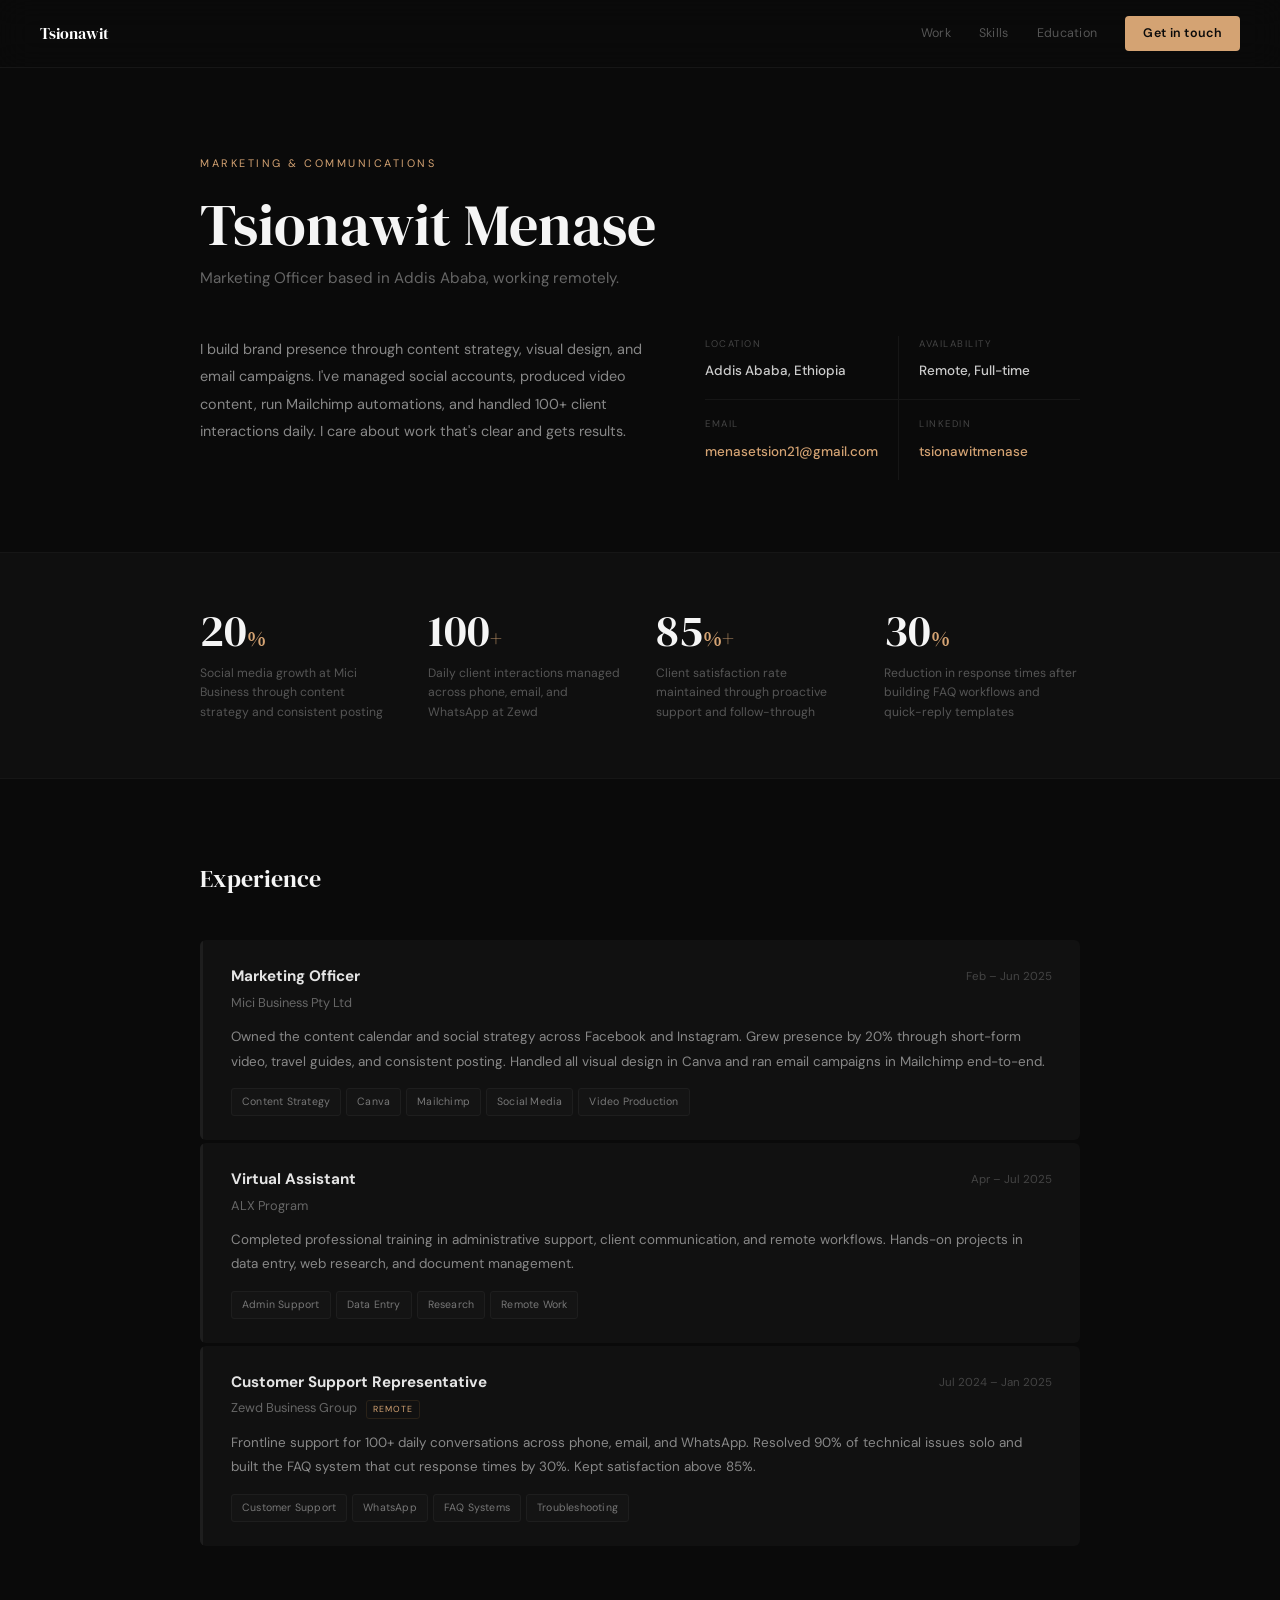
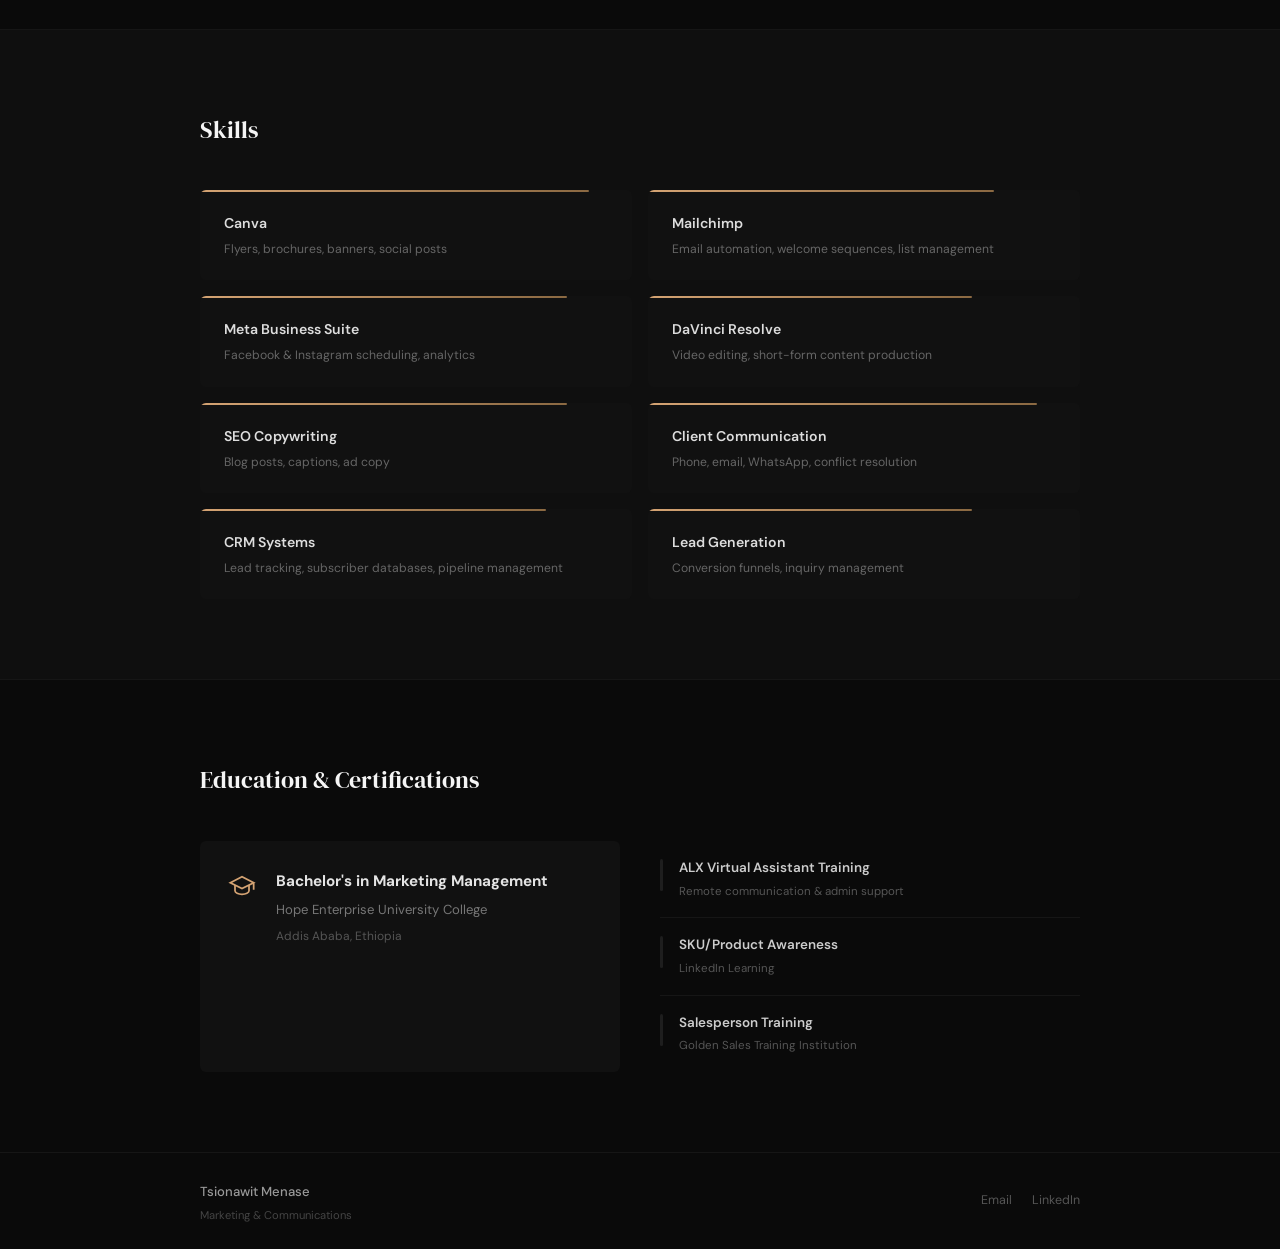
==== commit 7876c145: "visual overhaul - cards, skill bars, numbers, accent borders" ====
--- a/index.html
+++ b/index.html
@@ -26,24 +26,30 @@
 
 <section class="hero">
     <div class="hero-inner">
-        <div class="hero-top">
-            <span class="eyebrow">Marketing &amp; Communications</span>
-            <h1>I'm Tsionawit &mdash;<br>I help brands tell<br>better stories.</h1>
-        </div>
-        <div class="hero-bottom">
-            <p>I've spent my career building brand presence through content, email campaigns, and hands-on client work. I care about clarity, consistency, and results you can actually measure.</p>
-            <div class="hero-meta">
-                <div class="meta-item">
-                    <span class="meta-label">Based in</span>
-                    <span class="meta-val">Addis Ababa, ET</span>
-                </div>
-                <div class="meta-item">
-                    <span class="meta-label">Working</span>
-                    <span class="meta-val">Remotely</span>
-                </div>
-                <div class="meta-item">
-                    <span class="meta-label">Focus</span>
-                    <span class="meta-val">Content &amp; Growth</span>
+        <span class="eyebrow">Marketing &amp; Communications</span>
+        <h1>Tsionawit Menase</h1>
+        <p class="hero-sub">Marketing Officer based in Addis Ababa, working remotely.</p>
+
+        <div class="hero-grid">
+            <div class="hero-about">
+                <p>I build brand presence through content strategy, visual design, and email campaigns. I've managed social accounts, produced video content, run Mailchimp automations, and handled 100+ client interactions daily. I care about work that's clear and gets results.</p>
+            </div>
+            <div class="hero-details">
+                <div class="detail">
+                    <span class="detail-label">Location</span>
+                    <span class="detail-val">Addis Ababa, Ethiopia</span>
+                </div>
+                <div class="detail">
+                    <span class="detail-label">Availability</span>
+                    <span class="detail-val">Remote, Full-time</span>
+                </div>
+                <div class="detail">
+                    <span class="detail-label">Email</span>
+                    <a href="mailto:menasetsion21@gmail.com" class="detail-val detail-link">menasetsion21@gmail.com</a>
+                </div>
+                <div class="detail">
+                    <span class="detail-label">LinkedIn</span>
+                    <a href="https://www.linkedin.com/in/tsionawitmenase/" target="_blank" rel="noopener" class="detail-val detail-link">tsionawitmenase</a>
                 </div>
             </div>
         </div>
@@ -51,42 +57,42 @@
 </section>
 
 <section class="numbers">
-    <div class="num">
-        <strong>20%</strong>
-        <span>Social growth at Mici</span>
-    </div>
-    <div class="num">
-        <strong>100+</strong>
-        <span>Daily client touchpoints</span>
-    </div>
-    <div class="num">
-        <strong>85%+</strong>
-        <span>Satisfaction rate</span>
-    </div>
-    <div class="num">
-        <strong>30%</strong>
-        <span>Faster response times</span>
+    <div class="numbers-inner">
+        <div class="num">
+            <strong>20<span class="num-unit">%</span></strong>
+            <p>Social media growth at Mici Business through content strategy and consistent posting</p>
+        </div>
+        <div class="num">
+            <strong>100<span class="num-unit">+</span></strong>
+            <p>Daily client interactions managed across phone, email, and WhatsApp at Zewd</p>
+        </div>
+        <div class="num">
+            <strong>85<span class="num-unit">%+</span></strong>
+            <p>Client satisfaction rate maintained through proactive support and follow-through</p>
+        </div>
+        <div class="num">
+            <strong>30<span class="num-unit">%</span></strong>
+            <p>Reduction in response times after building FAQ workflows and quick-reply templates</p>
+        </div>
     </div>
 </section>
 
 <section class="work" id="work">
-    <div class="section-head">
+    <div class="wrap">
         <h2>Experience</h2>
-        <p>Places I've contributed to &mdash; each one taught me something different.</p>
-    </div>
-
-    <div class="roles">
+
         <article class="role">
-            <div class="role-top">
-                <div>
-                    <h3>Marketing Officer</h3>
-                    <p class="where">Mici Business Pty Ltd</p>
-                </div>
-                <time>Feb &ndash; Jun 2025</time>
-            </div>
-            <div class="role-body">
-                <p>Owned the content calendar and social strategy across Facebook and Instagram. Grew presence by 20% through short-form video, travel guides, and consistent posting. Handled all visual design in Canva and ran email campaigns in Mailchimp end-to-end.</p>
-                <div class="role-tags">
+            <div class="role-accent"></div>
+            <div class="role-content">
+                <div class="role-header">
+                    <div>
+                        <h3>Marketing Officer</h3>
+                        <p class="where">Mici Business Pty Ltd</p>
+                    </div>
+                    <time>Feb &ndash; Jun 2025</time>
+                </div>
+                <p class="role-desc">Owned the content calendar and social strategy across Facebook and Instagram. Grew presence by 20% through short-form video, travel guides, and consistent posting. Handled all visual design in Canva and ran email campaigns in Mailchimp end-to-end.</p>
+                <div class="role-pills">
                     <span>Content Strategy</span>
                     <span>Canva</span>
                     <span>Mailchimp</span>
@@ -97,16 +103,17 @@
         </article>
 
         <article class="role">
-            <div class="role-top">
-                <div>
-                    <h3>Virtual Assistant</h3>
-                    <p class="where">ALX Program</p>
-                </div>
-                <time>Apr &ndash; Jul 2025</time>
-            </div>
-            <div class="role-body">
-                <p>Completed professional training in administrative support, client communication, and remote workflows. Hands-on projects in data entry, web research, and document management. Got sharp on remote tools and professional communication.</p>
-                <div class="role-tags">
+            <div class="role-accent"></div>
+            <div class="role-content">
+                <div class="role-header">
+                    <div>
+                        <h3>Virtual Assistant</h3>
+                        <p class="where">ALX Program</p>
+                    </div>
+                    <time>Apr &ndash; Jul 2025</time>
+                </div>
+                <p class="role-desc">Completed professional training in administrative support, client communication, and remote workflows. Hands-on projects in data entry, web research, and document management.</p>
+                <div class="role-pills">
                     <span>Admin Support</span>
                     <span>Data Entry</span>
                     <span>Research</span>
@@ -116,16 +123,17 @@
         </article>
 
         <article class="role">
-            <div class="role-top">
-                <div>
-                    <h3>Customer Support Representative</h3>
-                    <p class="where">Zewd Business Group <span class="remote-badge">Remote</span></p>
-                </div>
-                <time>Jul 2024 &ndash; Jan 2025</time>
-            </div>
-            <div class="role-body">
-                <p>Frontline support for 100+ daily conversations across phone, email, and WhatsApp. Resolved 90% of technical issues solo and built the FAQ system that cut response times by 30%. Kept satisfaction above 85% by being thorough and following up.</p>
-                <div class="role-tags">
+            <div class="role-accent"></div>
+            <div class="role-content">
+                <div class="role-header">
+                    <div>
+                        <h3>Customer Support Representative</h3>
+                        <p class="where">Zewd Business Group <span class="remote-tag">Remote</span></p>
+                    </div>
+                    <time>Jul 2024 &ndash; Jan 2025</time>
+                </div>
+                <p class="role-desc">Frontline support for 100+ daily conversations across phone, email, and WhatsApp. Resolved 90% of technical issues solo and built the FAQ system that cut response times by 30%. Kept satisfaction above 85%.</p>
+                <div class="role-pills">
                     <span>Customer Support</span>
                     <span>WhatsApp</span>
                     <span>FAQ Systems</span>
@@ -137,73 +145,108 @@
 </section>
 
 <section class="skills" id="skills">
-    <div class="section-head">
-        <h2>What I know</h2>
-        <p>Tools and areas I actually use, not just list.</p>
-    </div>
-
-    <div class="skill-cols">
-        <div class="skill-col">
-            <h4>Design &amp; Media</h4>
-            <ul>
-                <li>Canva</li>
-                <li>DaVinci Resolve</li>
-                <li>Visual branding</li>
-                <li>Video scripting</li>
-            </ul>
-        </div>
-        <div class="skill-col">
-            <h4>Marketing</h4>
-            <ul>
-                <li>Meta Business Suite</li>
-                <li>Mailchimp</li>
-                <li>CRM systems</li>
-                <li>SEO copywriting</li>
-            </ul>
-        </div>
-        <div class="skill-col">
-            <h4>Client &amp; Ops</h4>
-            <ul>
-                <li>Lead conversion</li>
-                <li>High-volume support</li>
-                <li>Process optimization</li>
-                <li>Data management</li>
-            </ul>
+    <div class="wrap">
+        <h2>Skills</h2>
+        <div class="skills-grid">
+
+            <div class="skill-card">
+                <div class="skill-bar" style="--w:90%"></div>
+                <h4>Canva</h4>
+                <p>Flyers, brochures, banners, social posts</p>
+            </div>
+            <div class="skill-card">
+                <div class="skill-bar" style="--w:80%"></div>
+                <h4>Mailchimp</h4>
+                <p>Email automation, welcome sequences, list management</p>
+            </div>
+            <div class="skill-card">
+                <div class="skill-bar" style="--w:85%"></div>
+                <h4>Meta Business Suite</h4>
+                <p>Facebook &amp; Instagram scheduling, analytics</p>
+            </div>
+            <div class="skill-card">
+                <div class="skill-bar" style="--w:75%"></div>
+                <h4>DaVinci Resolve</h4>
+                <p>Video editing, short-form content production</p>
+            </div>
+            <div class="skill-card">
+                <div class="skill-bar" style="--w:85%"></div>
+                <h4>SEO Copywriting</h4>
+                <p>Blog posts, captions, ad copy</p>
+            </div>
+            <div class="skill-card">
+                <div class="skill-bar" style="--w:90%"></div>
+                <h4>Client Communication</h4>
+                <p>Phone, email, WhatsApp, conflict resolution</p>
+            </div>
+            <div class="skill-card">
+                <div class="skill-bar" style="--w:80%"></div>
+                <h4>CRM Systems</h4>
+                <p>Lead tracking, subscriber databases, pipeline management</p>
+            </div>
+            <div class="skill-card">
+                <div class="skill-bar" style="--w:75%"></div>
+                <h4>Lead Generation</h4>
+                <p>Conversion funnels, inquiry management</p>
+            </div>
+
         </div>
     </div>
 </section>
 
 <section class="education" id="education">
-    <div class="section-head">
-        <h2>Education</h2>
-    </div>
-
-    <div class="edu-card">
-        <h3>Bachelor's in Marketing Management</h3>
-        <p>Hope Enterprise University College &mdash; Addis Ababa, Ethiopia</p>
-    </div>
-
-    <div class="cert-list">
-        <h4>Certifications</h4>
-        <div class="cert-items">
-            <span>ALX Virtual Assistant Training</span>
-            <span>SKU/Product Awareness &mdash; LinkedIn Learning</span>
-            <span>Salesperson Training &mdash; Golden Sales Training Institution</span>
+    <div class="wrap">
+        <h2>Education &amp; Certifications</h2>
+
+        <div class="edu-grid">
+            <div class="edu-main">
+                <div class="edu-icon">
+                    <svg width="28" height="28" viewBox="0 0 24 24" fill="none" stroke="currentColor" stroke-width="1.5"><path d="M22 10v6M2 10l10-5 10 5-10 5z"/><path d="M6 12v5c0 1.66 2.69 3 6 3s6-1.34 6-3v-5"/></svg>
+                </div>
+                <div>
+                    <h3>Bachelor's in Marketing Management</h3>
+                    <p>Hope Enterprise University College</p>
+                    <span>Addis Ababa, Ethiopia</span>
+                </div>
+            </div>
+
+            <div class="certs">
+                <div class="cert">
+                    <div class="cert-line"></div>
+                    <div>
+                        <h4>ALX Virtual Assistant Training</h4>
+                        <p>Remote communication &amp; admin support</p>
+                    </div>
+                </div>
+                <div class="cert">
+                    <div class="cert-line"></div>
+                    <div>
+                        <h4>SKU/Product Awareness</h4>
+                        <p>LinkedIn Learning</p>
+                    </div>
+                </div>
+                <div class="cert">
+                    <div class="cert-line"></div>
+                    <div>
+                        <h4>Salesperson Training</h4>
+                        <p>Golden Sales Training Institution</p>
+                    </div>
+                </div>
+            </div>
         </div>
     </div>
 </section>
 
 <footer>
-    <div class="footer-cta">
-        <h2>Let's work together.</h2>
-        <p>I'm open to remote opportunities in marketing, content, and client-facing roles.</p>
-        <div class="footer-links">
-            <a href="mailto:menasetsion21@gmail.com">menasetsion21@gmail.com</a>
+    <div class="footer-inner">
+        <div class="footer-left">
+            <span class="footer-name">Tsionawit Menase</span>
+            <span class="footer-role">Marketing &amp; Communications</span>
+        </div>
+        <div class="footer-right">
+            <a href="mailto:menasetsion21@gmail.com">Email</a>
             <a href="https://www.linkedin.com/in/tsionawitmenase/" target="_blank" rel="noopener">LinkedIn</a>
         </div>
-    </div>
-    <div class="footer-bottom">
-        <span>&copy; 2025 Tsionawit Menase</span>
     </div>
 </footer>
 
--- a/style.css
+++ b/style.css
@@ -1,25 +1,24 @@
 * { margin: 0; padding: 0; box-sizing: border-box; }
 
-html {
-    scroll-behavior: smooth;
-    scroll-padding-top: 72px;
-}
+html { scroll-behavior: smooth; scroll-padding-top: 72px; }
 
 body {
     font-family: 'DM Sans', sans-serif;
-    background: #0e0e0e;
+    background: #0a0a0a;
     color: #c8c8c8;
     line-height: 1.7;
     -webkit-font-smoothing: antialiased;
 }
 
-::selection {
-    background: #d4a373;
-    color: #0e0e0e;
-}
-
+::selection { background: #d4a373; color: #0a0a0a; }
 a { color: #d4a373; text-decoration: none; }
 a:hover { color: #e2bb8a; }
+
+.wrap {
+    max-width: 960px;
+    margin: 0 auto;
+    padding: 0 40px;
+}
 
 /* ======================== NAV ======================== */
 nav {
@@ -29,10 +28,10 @@
     display: flex;
     justify-content: space-between;
     align-items: center;
-    padding: 18px 40px;
-    background: rgba(14, 14, 14, 0.88);
+    padding: 16px 40px;
+    background: rgba(10, 10, 10, 0.9);
     backdrop-filter: blur(16px);
-    border-bottom: 1px solid #1a1a1a;
+    border-bottom: 1px solid #161616;
 }
 
 .logo {
@@ -41,202 +40,184 @@
     color: #fff;
 }
 
-.nav-right {
-    display: flex;
-    gap: 32px;
-    align-items: center;
-}
-
-.nav-right a {
-    font-size: 0.78rem;
-    color: #666;
-    letter-spacing: 0.5px;
-    transition: color 0.2s;
-}
-
+.nav-right { display: flex; gap: 28px; align-items: center; }
+.nav-right a { font-size: 0.78rem; color: #555; letter-spacing: 0.3px; transition: color 0.2s; }
 .nav-right a:hover { color: #ccc; }
 
 .cta {
-    color: #0e0e0e !important;
+    color: #0a0a0a !important;
     background: #d4a373;
     padding: 7px 18px;
     border-radius: 4px;
-    font-weight: 500;
+    font-weight: 600;
     font-size: 0.78rem !important;
-}
-
-.cta:hover {
-    background: #e2bb8a;
-    color: #0e0e0e !important;
-}
-
-.burger {
-    display: none;
-    background: none;
-    border: none;
-    cursor: pointer;
-    flex-direction: column;
-    gap: 5px;
-    padding: 4px;
-}
-
-.burger span {
-    display: block;
-    width: 20px;
-    height: 1.5px;
-    background: #888;
-    transition: 0.2s;
-}
+    transition: background 0.2s;
+}
+.cta:hover { background: #e2bb8a; color: #0a0a0a !important; }
+
+.burger { display: none; background: none; border: none; cursor: pointer; flex-direction: column; gap: 5px; padding: 4px; }
+.burger span { display: block; width: 20px; height: 1.5px; background: #666; }
 
 /* ======================== HERO ======================== */
 .hero {
-    padding: 100px 40px 80px;
-    border-bottom: 1px solid #1a1a1a;
-}
-
-.hero-inner {
-    max-width: 900px;
+    padding: 80px 40px 72px;
+    max-width: 960px;
     margin: 0 auto;
 }
 
 .eyebrow {
     display: inline-block;
-    font-size: 0.7rem;
+    font-size: 0.68rem;
     letter-spacing: 2.5px;
     text-transform: uppercase;
     color: #d4a373;
-    margin-bottom: 24px;
-    padding-bottom: 12px;
-    border-bottom: 1px solid #2a2218;
+    margin-bottom: 20px;
 }
 
 .hero h1 {
     font-family: 'DM Serif Display', serif;
-    font-size: clamp(2rem, 4.5vw, 3.4rem);
-    color: #f0f0f0;
-    line-height: 1.2;
+    font-size: clamp(2.4rem, 5vw, 3.6rem);
+    color: #f5f5f5;
+    line-height: 1.1;
     font-weight: 400;
-    margin-bottom: 40px;
-}
-
-.hero-bottom {
+    margin-bottom: 10px;
+}
+
+.hero-sub {
+    font-size: 0.95rem;
+    color: #666;
+    margin-bottom: 44px;
+}
+
+.hero-grid {
+    display: grid;
+    grid-template-columns: 1.2fr 1fr;
+    gap: 56px;
+}
+
+.hero-about p {
+    font-size: 0.9rem;
+    color: #888;
+    line-height: 1.9;
+}
+
+.hero-details {
     display: grid;
     grid-template-columns: 1fr 1fr;
-    gap: 48px;
-    align-items: start;
-}
-
-.hero-bottom p {
-    font-size: 0.92rem;
-    color: #888;
-    line-height: 1.85;
-    max-width: 400px;
-}
-
-.hero-meta {
-    display: flex;
-    flex-direction: column;
-    gap: 16px;
-    padding-left: 24px;
-    border-left: 1px solid #222;
-}
-
-.meta-label {
+    gap: 0;
+}
+
+.detail {
+    padding: 16px 0;
+    border-bottom: 1px solid #161616;
+}
+
+.detail:nth-child(odd) { padding-right: 20px; }
+.detail:nth-child(even) { padding-left: 20px; border-left: 1px solid #161616; }
+.detail:nth-child(1), .detail:nth-child(2) { padding-top: 0; }
+.detail:nth-last-child(1), .detail:nth-last-child(2) { border-bottom: none; }
+
+.detail-label {
     display: block;
-    font-size: 0.65rem;
+    font-size: 0.6rem;
     text-transform: uppercase;
     letter-spacing: 1.5px;
-    color: #555;
-    margin-bottom: 2px;
-}
-
-.meta-val {
-    font-size: 0.88rem;
+    color: #444;
+    margin-bottom: 4px;
+}
+
+.detail-val {
+    font-size: 0.84rem;
     color: #ccc;
     font-weight: 500;
 }
 
+.detail-link { color: #d4a373; font-weight: 500; }
+
 /* ======================== NUMBERS ======================== */
 .numbers {
+    background: #0f0f0f;
+    border-top: 1px solid #161616;
+    border-bottom: 1px solid #161616;
+    padding: 56px 0;
+}
+
+.numbers-inner {
+    max-width: 960px;
+    margin: 0 auto;
+    padding: 0 40px;
     display: grid;
     grid-template-columns: repeat(4, 1fr);
-    border-bottom: 1px solid #1a1a1a;
-}
-
-.num {
-    padding: 36px 24px;
-    text-align: center;
-    border-right: 1px solid #1a1a1a;
-}
-
-.num:last-child { border-right: none; }
+    gap: 32px;
+}
 
 .num strong {
     display: block;
     font-family: 'DM Serif Display', serif;
-    font-size: 1.8rem;
+    font-size: 2.8rem;
     font-weight: 400;
+    color: #f5f5f5;
+    line-height: 1;
+    margin-bottom: 10px;
+}
+
+.num-unit {
+    font-size: 1.4rem;
     color: #d4a373;
-    margin-bottom: 6px;
-}
-
-.num span {
-    font-size: 0.7rem;
-    color: #666;
-    text-transform: uppercase;
-    letter-spacing: 0.8px;
-}
-
-/* ======================== SECTIONS SHARED ======================== */
-.work, .skills, .education {
-    max-width: 900px;
-    margin: 0 auto;
-    padding: 80px 40px;
-}
-
-.section-head {
-    margin-bottom: 48px;
-}
-
-.section-head h2 {
+}
+
+.num p {
+    font-size: 0.76rem;
+    color: #555;
+    line-height: 1.6;
+}
+
+/* ======================== WORK ======================== */
+.work {
+    padding: 80px 0;
+}
+
+.work h2, .skills h2, .education h2 {
     font-family: 'DM Serif Display', serif;
-    font-size: 1.6rem;
+    font-size: 1.5rem;
     font-weight: 400;
-    color: #f0f0f0;
-    margin-bottom: 8px;
-}
-
-.section-head p {
-    font-size: 0.85rem;
-    color: #666;
-}
-
-/* ======================== ROLES ======================== */
-.roles {
-    display: flex;
-    flex-direction: column;
-    gap: 2px;
+    color: #f5f5f5;
+    margin-bottom: 40px;
 }
 
 .role {
-    background: #141414;
+    display: flex;
+    margin-bottom: 3px;
     border-radius: 6px;
     overflow: hidden;
+    background: #111;
     transition: background 0.2s;
 }
 
-.role:hover {
-    background: #181818;
-}
-
-.role-top {
+.role:hover { background: #141414; }
+
+.role-accent {
+    width: 3px;
+    background: #1e1e1e;
+    flex-shrink: 0;
+    transition: background 0.3s;
+}
+
+.role:hover .role-accent { background: #d4a373; }
+
+.role-content {
+    padding: 24px 28px;
+    flex: 1;
+}
+
+.role-header {
     display: flex;
     justify-content: space-between;
     align-items: flex-start;
-    padding: 24px 28px 0;
-}
-
-.role-top h3 {
+    margin-bottom: 12px;
+}
+
+.role-header h3 {
     font-size: 0.95rem;
     font-weight: 700;
     color: #e4e4e4;
@@ -245,12 +226,12 @@
 
 .where {
     font-size: 0.8rem;
-    color: #777;
-}
-
-.remote-badge {
+    color: #666;
+}
+
+.remote-tag {
     display: inline-block;
-    font-size: 0.6rem;
+    font-size: 0.55rem;
     text-transform: uppercase;
     letter-spacing: 1px;
     color: #d4a373;
@@ -261,228 +242,229 @@
     vertical-align: middle;
 }
 
-.role-top time {
-    font-size: 0.75rem;
-    color: #555;
+.role-header time {
+    font-size: 0.72rem;
+    color: #444;
     white-space: nowrap;
     padding-top: 3px;
 }
 
-.role-body {
-    padding: 16px 28px 24px;
-}
-
-.role-body p {
+.role-desc {
     font-size: 0.84rem;
-    color: #999;
-    line-height: 1.75;
-    margin-bottom: 16px;
-}
-
-.role-tags {
-    display: flex;
-    flex-wrap: wrap;
-    gap: 6px;
-}
-
-.role-tags span {
-    font-size: 0.68rem;
     color: #888;
+    line-height: 1.8;
+    margin-bottom: 14px;
+}
+
+.role-pills { display: flex; flex-wrap: wrap; gap: 5px; }
+
+.role-pills span {
+    font-size: 0.66rem;
+    color: #777;
     padding: 4px 10px;
-    border: 1px solid #252525;
+    border: 1px solid #1e1e1e;
     border-radius: 3px;
-    background: rgba(255,255,255,0.015);
+    background: rgba(255,255,255,0.01);
     letter-spacing: 0.2px;
+    transition: all 0.2s;
+}
+
+.role-pills span:hover {
+    border-color: #d4a373;
+    color: #d4a373;
 }
 
 /* ======================== SKILLS ======================== */
 .skills {
-    border-top: 1px solid #1a1a1a;
-}
-
-.skill-cols {
+    background: #0f0f0f;
+    border-top: 1px solid #161616;
+    padding: 80px 0;
+}
+
+.skills-grid {
     display: grid;
-    grid-template-columns: 1fr 1fr 1fr;
-    gap: 40px;
-}
-
-.skill-col h4 {
-    font-size: 0.78rem;
-    font-weight: 700;
-    color: #d4d4d4;
-    text-transform: uppercase;
-    letter-spacing: 1px;
-    margin-bottom: 16px;
-    padding-bottom: 10px;
-    border-bottom: 1px solid #1e1e1e;
-}
-
-.skill-col ul {
-    list-style: none;
-}
-
-.skill-col li {
-    font-size: 0.84rem;
-    color: #777;
-    padding: 7px 0;
-    border-bottom: 1px solid #151515;
-    transition: color 0.15s;
-}
-
-.skill-col li:last-child { border-bottom: none; }
-.skill-col li:hover { color: #bbb; }
+    grid-template-columns: 1fr 1fr;
+    gap: 16px;
+}
+
+.skill-card {
+    background: #111;
+    border-radius: 6px;
+    padding: 22px 24px;
+    position: relative;
+    overflow: hidden;
+    transition: background 0.2s;
+}
+
+.skill-card:hover { background: #141414; }
+
+.skill-bar {
+    position: absolute;
+    top: 0;
+    left: 0;
+    height: 2px;
+    width: var(--w, 50%);
+    background: linear-gradient(90deg, #d4a373, #8b6942);
+    border-radius: 0 1px 1px 0;
+}
+
+.skill-card h4 {
+    font-size: 0.88rem;
+    font-weight: 600;
+    color: #ddd;
+    margin-bottom: 4px;
+}
+
+.skill-card p {
+    font-size: 0.76rem;
+    color: #666;
+    line-height: 1.5;
+}
 
 /* ======================== EDUCATION ======================== */
 .education {
-    border-top: 1px solid #1a1a1a;
-}
-
-.edu-card {
-    background: #141414;
+    border-top: 1px solid #161616;
+    padding: 80px 0;
+}
+
+.edu-grid {
+    display: grid;
+    grid-template-columns: 1fr 1fr;
+    gap: 40px;
+}
+
+.edu-main {
+    display: flex;
+    gap: 20px;
+    align-items: flex-start;
+    background: #111;
     border-radius: 6px;
     padding: 28px;
-    margin-bottom: 32px;
-}
-
-.edu-card h3 {
-    font-size: 1rem;
+}
+
+.edu-icon {
+    color: #d4a373;
+    flex-shrink: 0;
+    padding-top: 2px;
+}
+
+.edu-main h3 {
+    font-size: 0.95rem;
     font-weight: 700;
     color: #e4e4e4;
     margin-bottom: 4px;
 }
 
-.edu-card p {
-    font-size: 0.84rem;
+.edu-main p {
+    font-size: 0.82rem;
     color: #777;
 }
 
-.cert-list h4 {
+.edu-main span {
     font-size: 0.75rem;
-    font-weight: 700;
-    text-transform: uppercase;
-    letter-spacing: 1px;
-    color: #888;
-    margin-bottom: 14px;
-}
-
-.cert-items {
+    color: #555;
+}
+
+.certs {
     display: flex;
     flex-direction: column;
     gap: 0;
 }
 
-.cert-items span {
-    font-size: 0.82rem;
-    color: #666;
-    padding: 10px 0;
-    border-bottom: 1px solid #181818;
-}
-
-.cert-items span:last-child { border-bottom: none; }
+.cert {
+    display: flex;
+    align-items: flex-start;
+    gap: 16px;
+    padding: 16px 0;
+    border-bottom: 1px solid #161616;
+}
+
+.cert:last-child { border-bottom: none; }
+
+.cert-line {
+    width: 3px;
+    height: 32px;
+    background: #1e1e1e;
+    border-radius: 2px;
+    flex-shrink: 0;
+    margin-top: 2px;
+    transition: background 0.2s;
+}
+
+.cert:hover .cert-line { background: #d4a373; }
+
+.cert h4 {
+    font-size: 0.84rem;
+    font-weight: 600;
+    color: #ccc;
+    margin-bottom: 2px;
+}
+
+.cert p {
+    font-size: 0.72rem;
+    color: #555;
+}
 
 /* ======================== FOOTER ======================== */
 footer {
-    border-top: 1px solid #1a1a1a;
-    margin-top: 20px;
-}
-
-.footer-cta {
-    max-width: 900px;
+    border-top: 1px solid #161616;
+}
+
+.footer-inner {
+    max-width: 960px;
     margin: 0 auto;
-    padding: 80px 40px 60px;
-    text-align: center;
-}
-
-.footer-cta h2 {
-    font-family: 'DM Serif Display', serif;
-    font-size: 1.8rem;
-    font-weight: 400;
-    color: #f0f0f0;
-    margin-bottom: 10px;
-}
-
-.footer-cta p {
-    font-size: 0.88rem;
-    color: #666;
-    margin-bottom: 28px;
-}
-
-.footer-links {
-    display: flex;
-    justify-content: center;
-    gap: 28px;
-}
-
-.footer-links a {
-    font-size: 0.85rem;
-    color: #d4a373;
-    padding-bottom: 2px;
-    border-bottom: 1px solid transparent;
-}
-
-.footer-links a:hover {
-    border-bottom-color: #d4a373;
-}
-
-.footer-bottom {
-    text-align: center;
-    padding: 20px 40px;
-    border-top: 1px solid #1a1a1a;
-}
-
-.footer-bottom span {
+    padding: 24px 40px;
+    display: flex;
+    justify-content: space-between;
+    align-items: center;
+}
+
+.footer-name {
+    font-size: 0.82rem;
+    color: #999;
+    font-weight: 500;
+}
+
+.footer-role {
+    display: block;
     font-size: 0.7rem;
     color: #444;
-}
+    margin-top: 2px;
+}
+
+.footer-right { display: flex; gap: 20px; }
+.footer-right a { font-size: 0.78rem; color: #555; }
+.footer-right a:hover { color: #d4a373; }
 
 /* ======================== MOBILE ======================== */
-@media (max-width: 680px) {
-    nav { padding: 16px 20px; }
-
+@media (max-width: 700px) {
+    nav { padding: 14px 20px; }
     .nav-right {
-        display: none;
-        position: absolute;
-        top: 54px;
-        left: 0;
-        right: 0;
-        flex-direction: column;
-        background: rgba(14, 14, 14, 0.97);
-        padding: 20px;
-        gap: 14px;
-        border-bottom: 1px solid #1a1a1a;
+        display: none; position: absolute; top: 52px; left: 0; right: 0;
+        flex-direction: column; background: rgba(10,10,10,0.97); padding: 20px; gap: 14px;
+        border-bottom: 1px solid #161616;
     }
-
     .nav-right.show { display: flex; }
     .burger { display: flex; }
 
-    .hero { padding: 60px 20px 56px; }
-    .hero h1 { font-size: 1.8rem; margin-bottom: 28px; }
-
-    .hero-bottom {
-        grid-template-columns: 1fr;
-        gap: 28px;
-    }
-
-    .hero-meta {
-        flex-direction: row;
-        flex-wrap: wrap;
-        gap: 20px;
-        padding-left: 0;
-        border-left: none;
-        padding-top: 16px;
-        border-top: 1px solid #222;
-    }
-
-    .numbers { grid-template-columns: 1fr 1fr; }
-    .num { border-bottom: 1px solid #1a1a1a; }
-
-    .work, .skills, .education { padding: 56px 20px; }
-
-    .role-top { flex-direction: column; gap: 4px; }
-    .role-top time { padding-top: 0; }
-
-    .skill-cols { grid-template-columns: 1fr; gap: 28px; }
-
-    .footer-cta { padding: 56px 20px 44px; }
-    .footer-links { flex-direction: column; gap: 12px; }
+    .hero { padding: 56px 20px 48px; }
+    .hero h1 { font-size: 2rem; }
+    .hero-grid { grid-template-columns: 1fr; gap: 32px; }
+    .hero-details { grid-template-columns: 1fr; }
+    .detail:nth-child(even) { padding-left: 0; border-left: none; }
+    .detail:nth-child(odd) { padding-right: 0; }
+
+    .numbers-inner { grid-template-columns: 1fr 1fr; }
+    .num strong { font-size: 2rem; }
+
+    .wrap { padding: 0 20px; }
+    .work, .skills, .education { padding: 56px 0; }
+
+    .role-header { flex-direction: column; gap: 4px; }
+    .role-header time { padding-top: 0; }
+
+    .skills-grid { grid-template-columns: 1fr; }
+    .edu-grid { grid-template-columns: 1fr; }
+
+    .footer-inner { flex-direction: column; gap: 12px; text-align: center; padding: 20px; }
 }
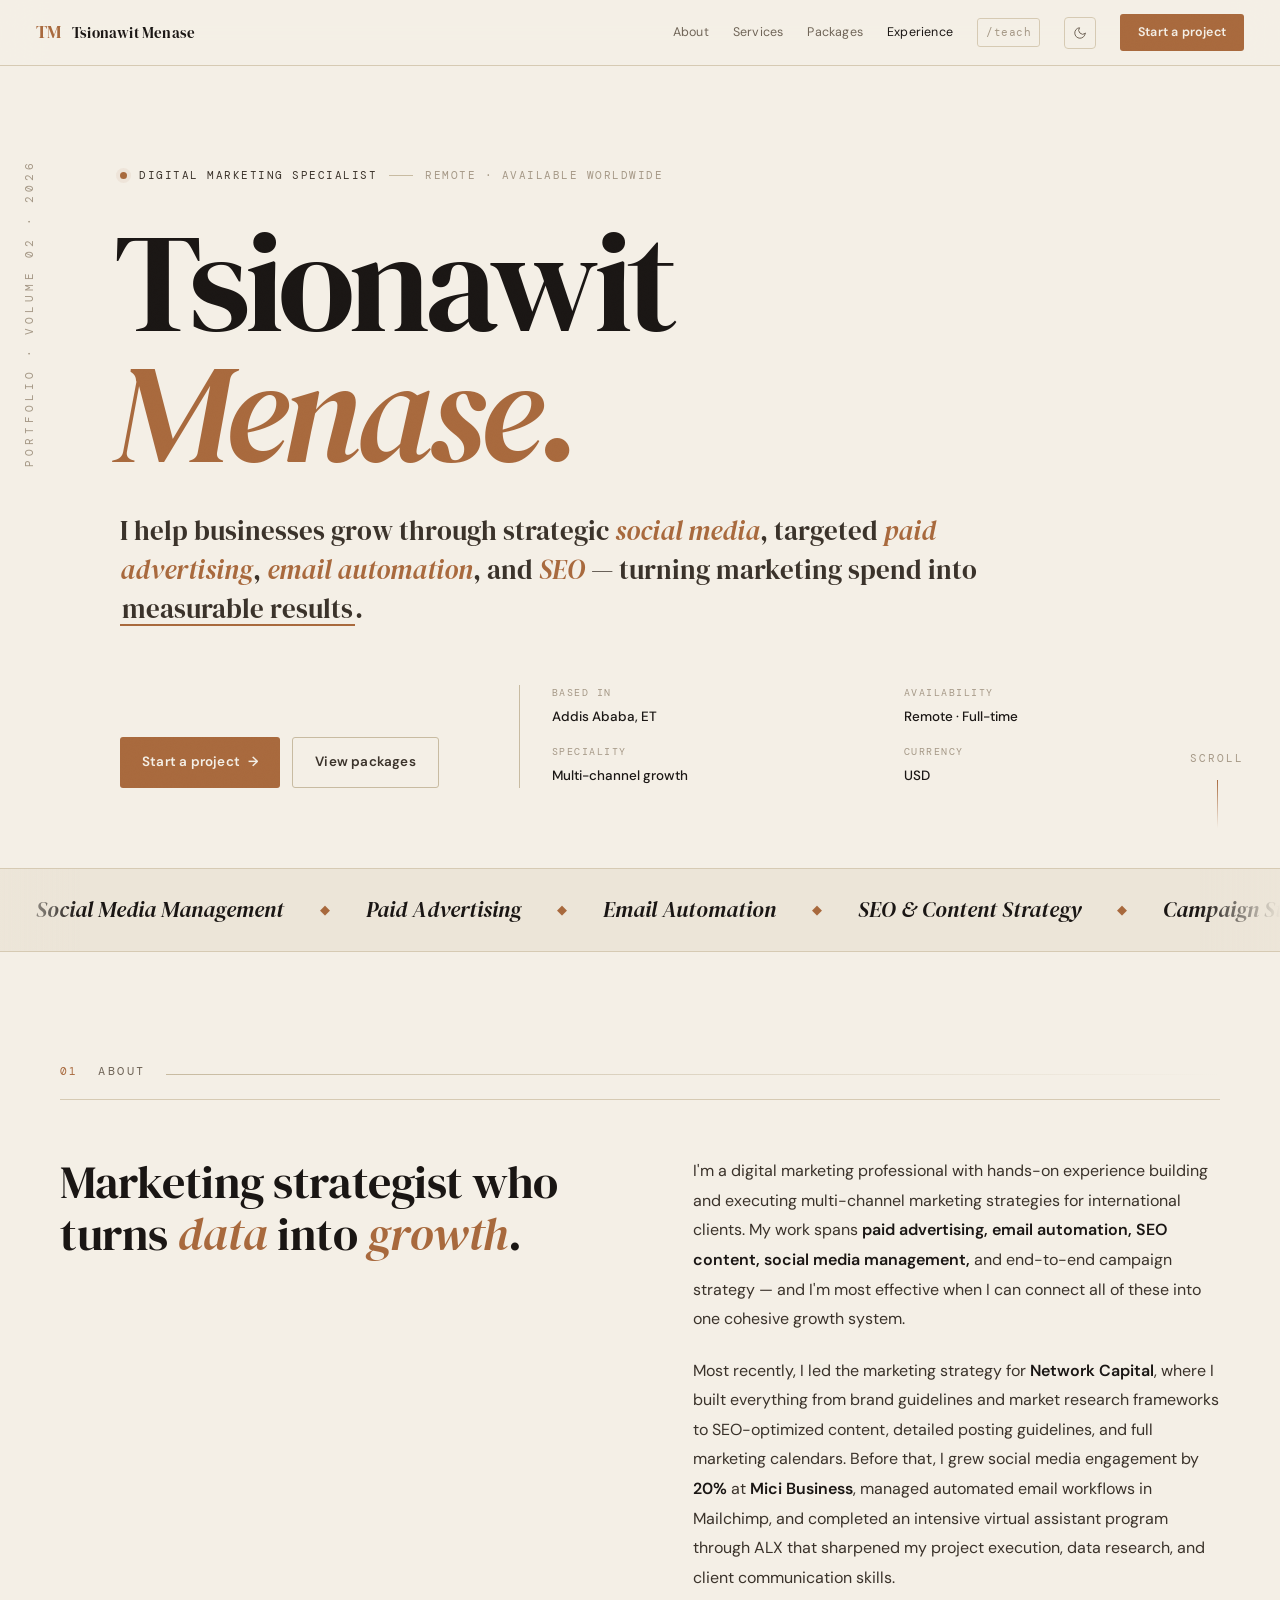
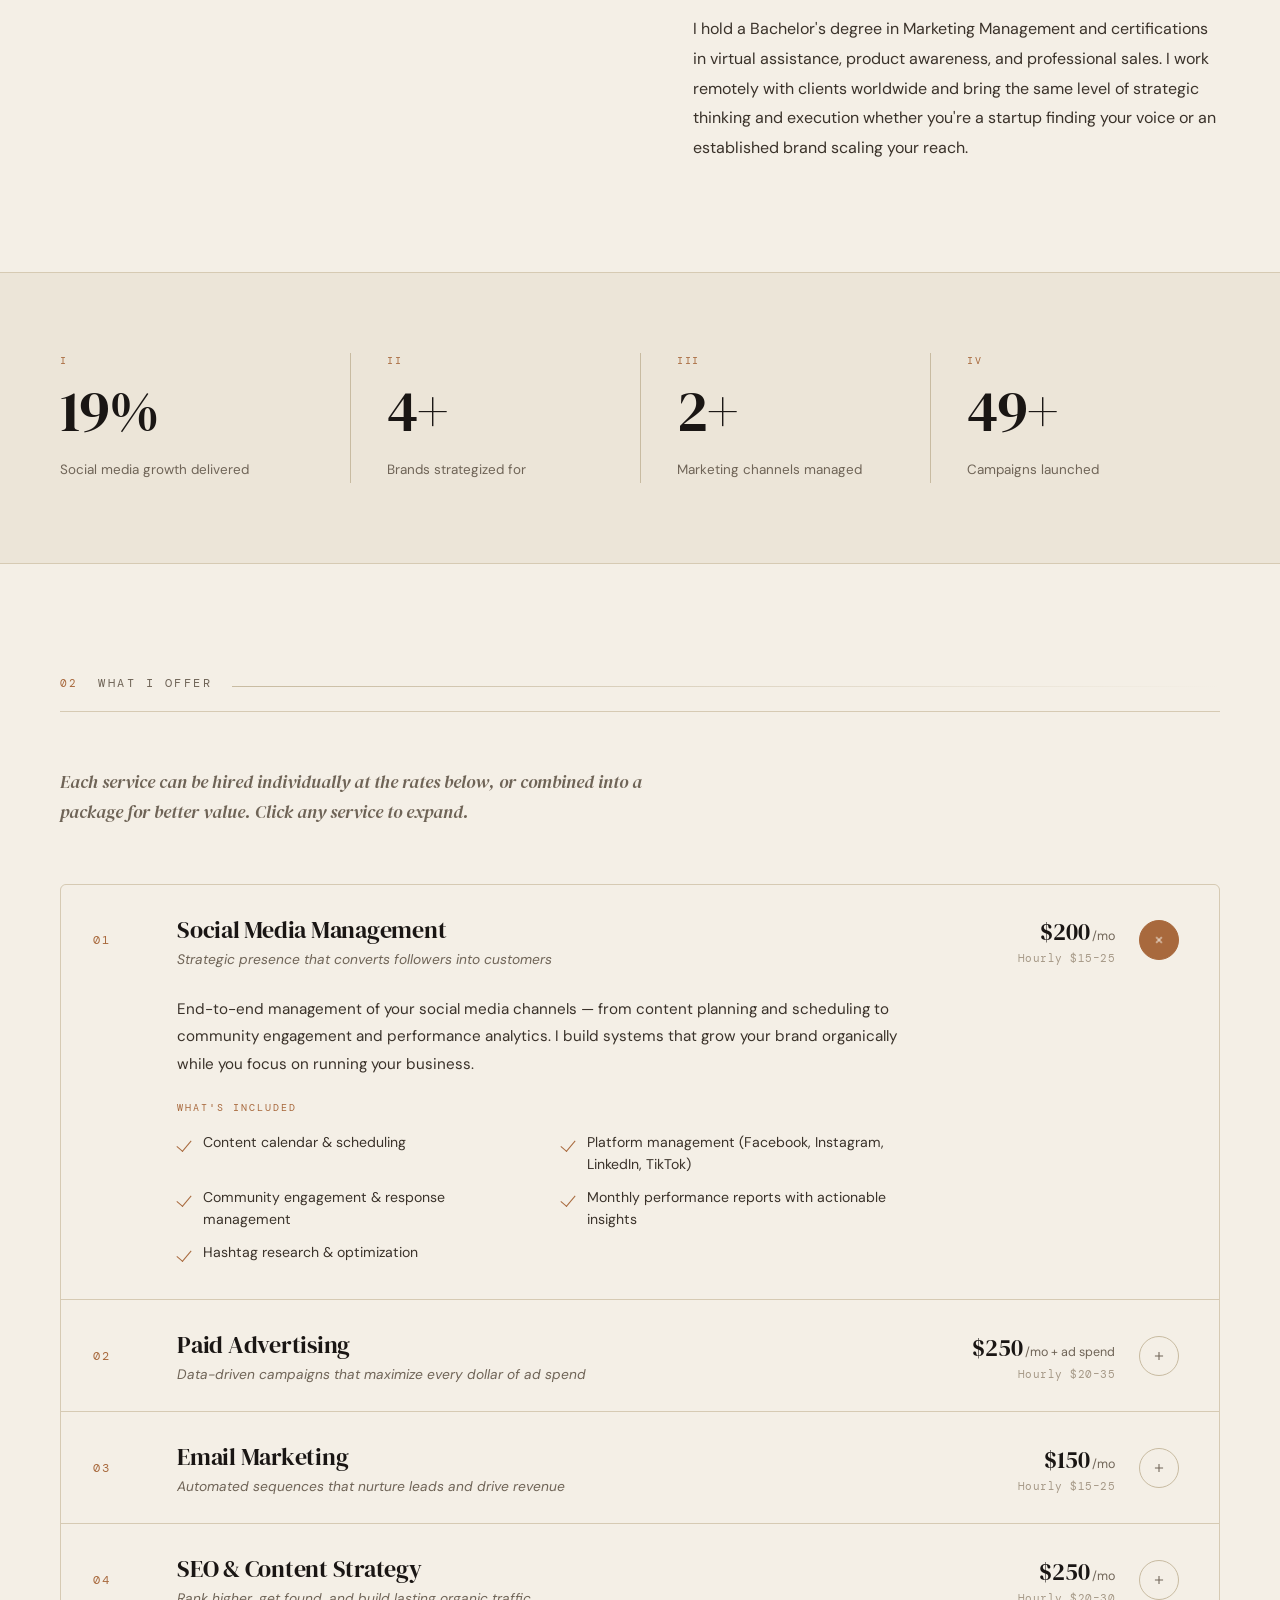
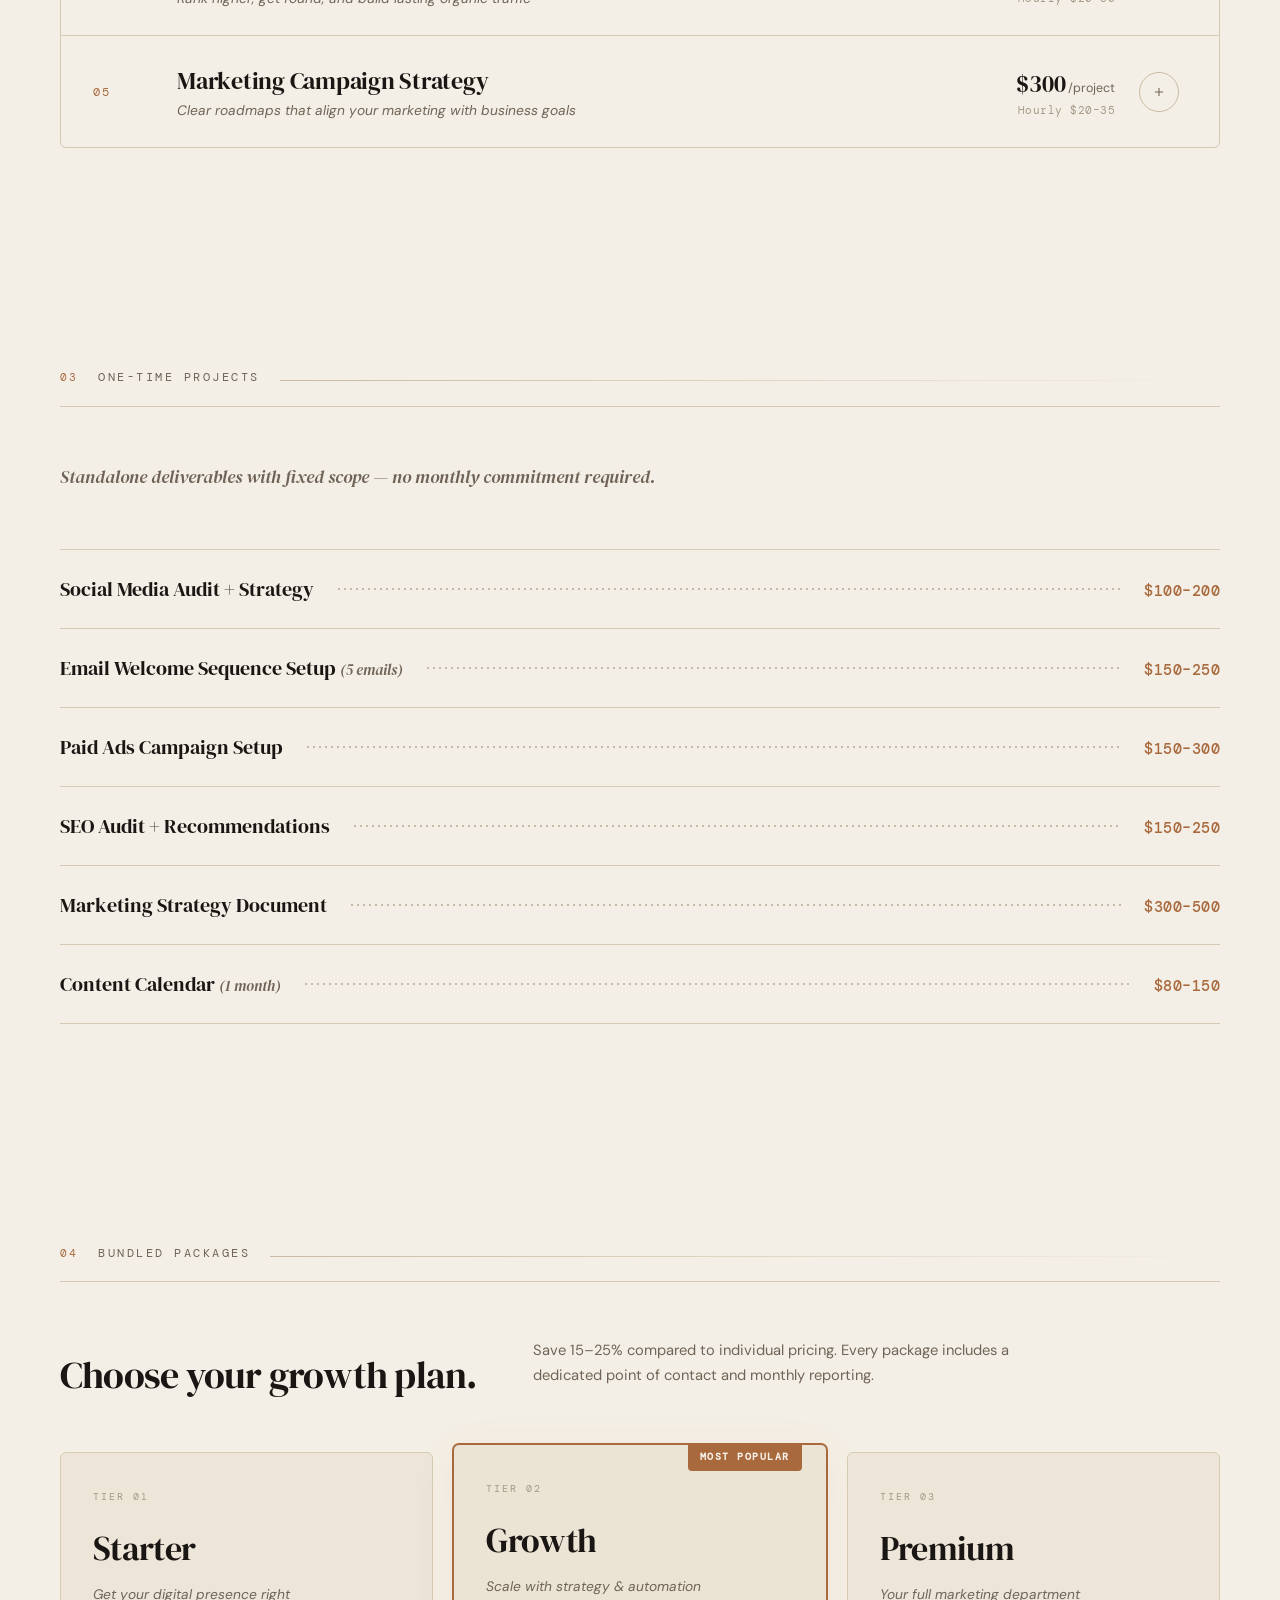
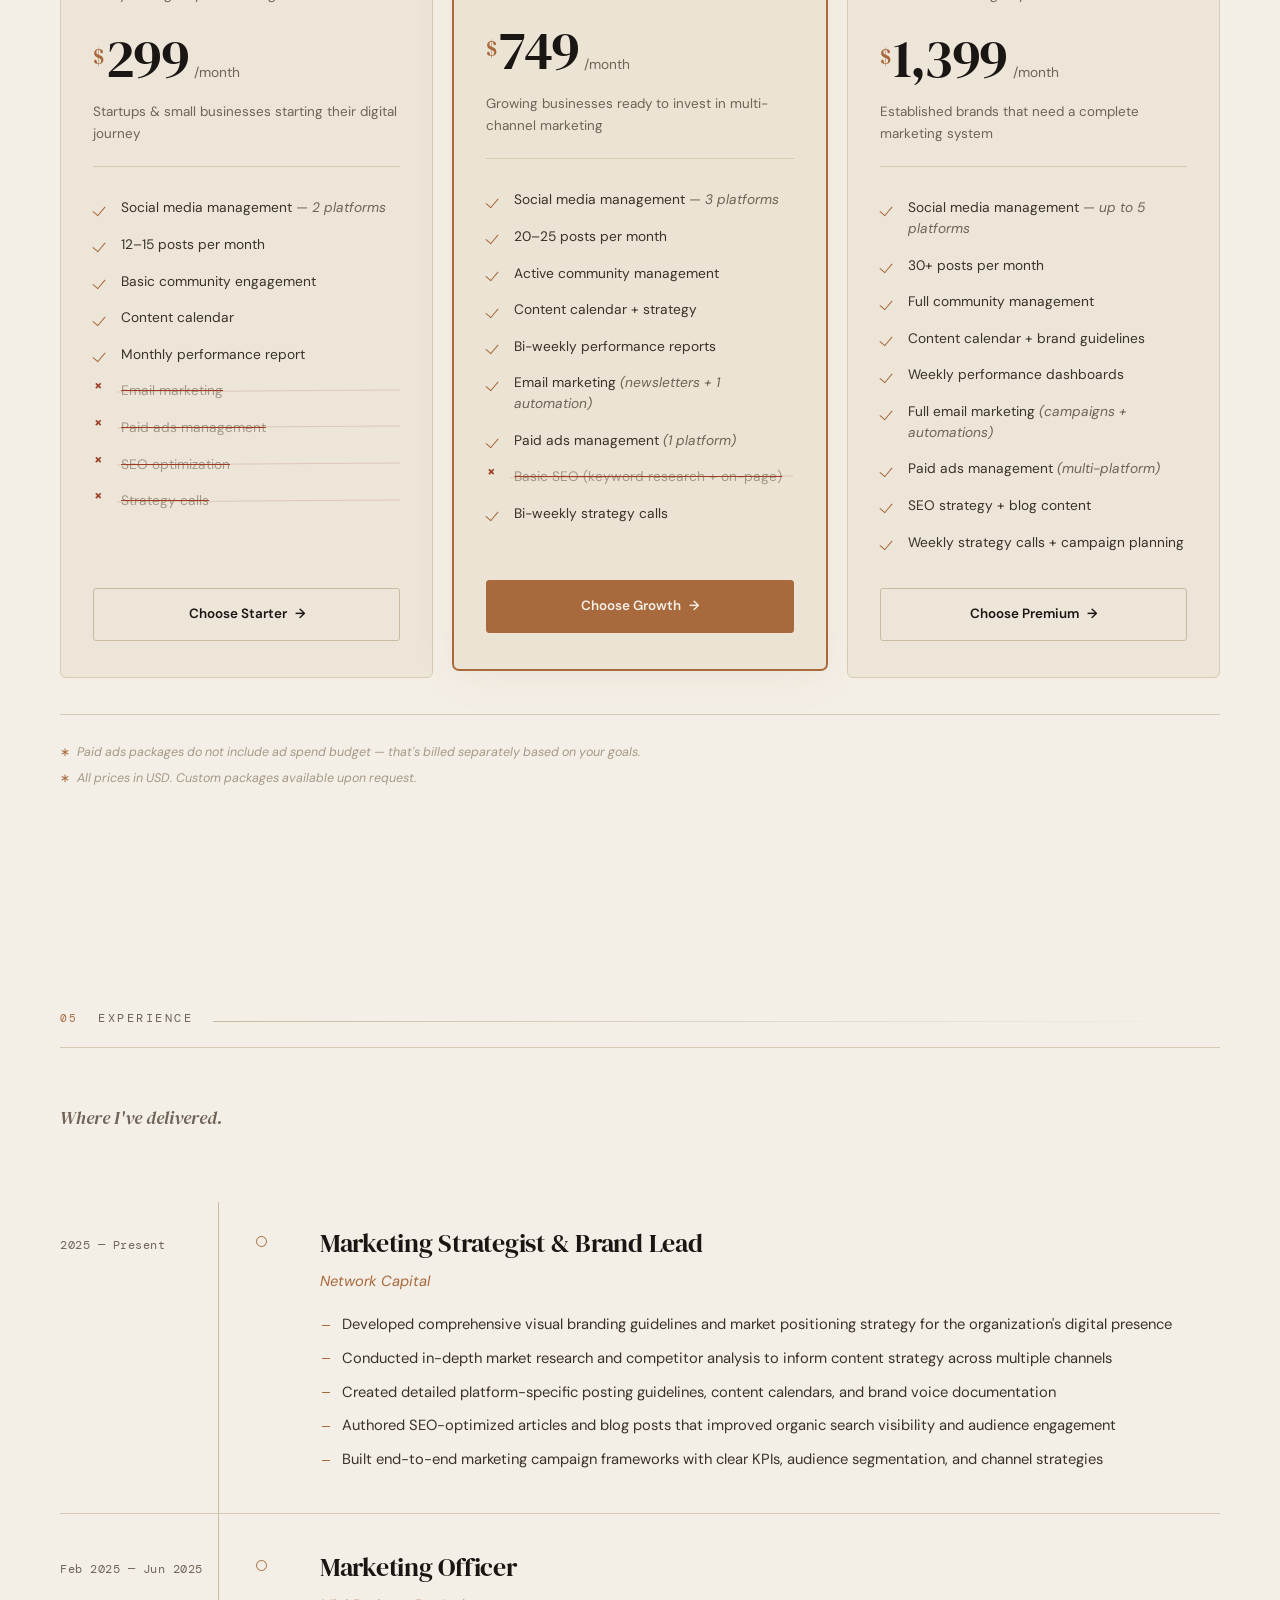
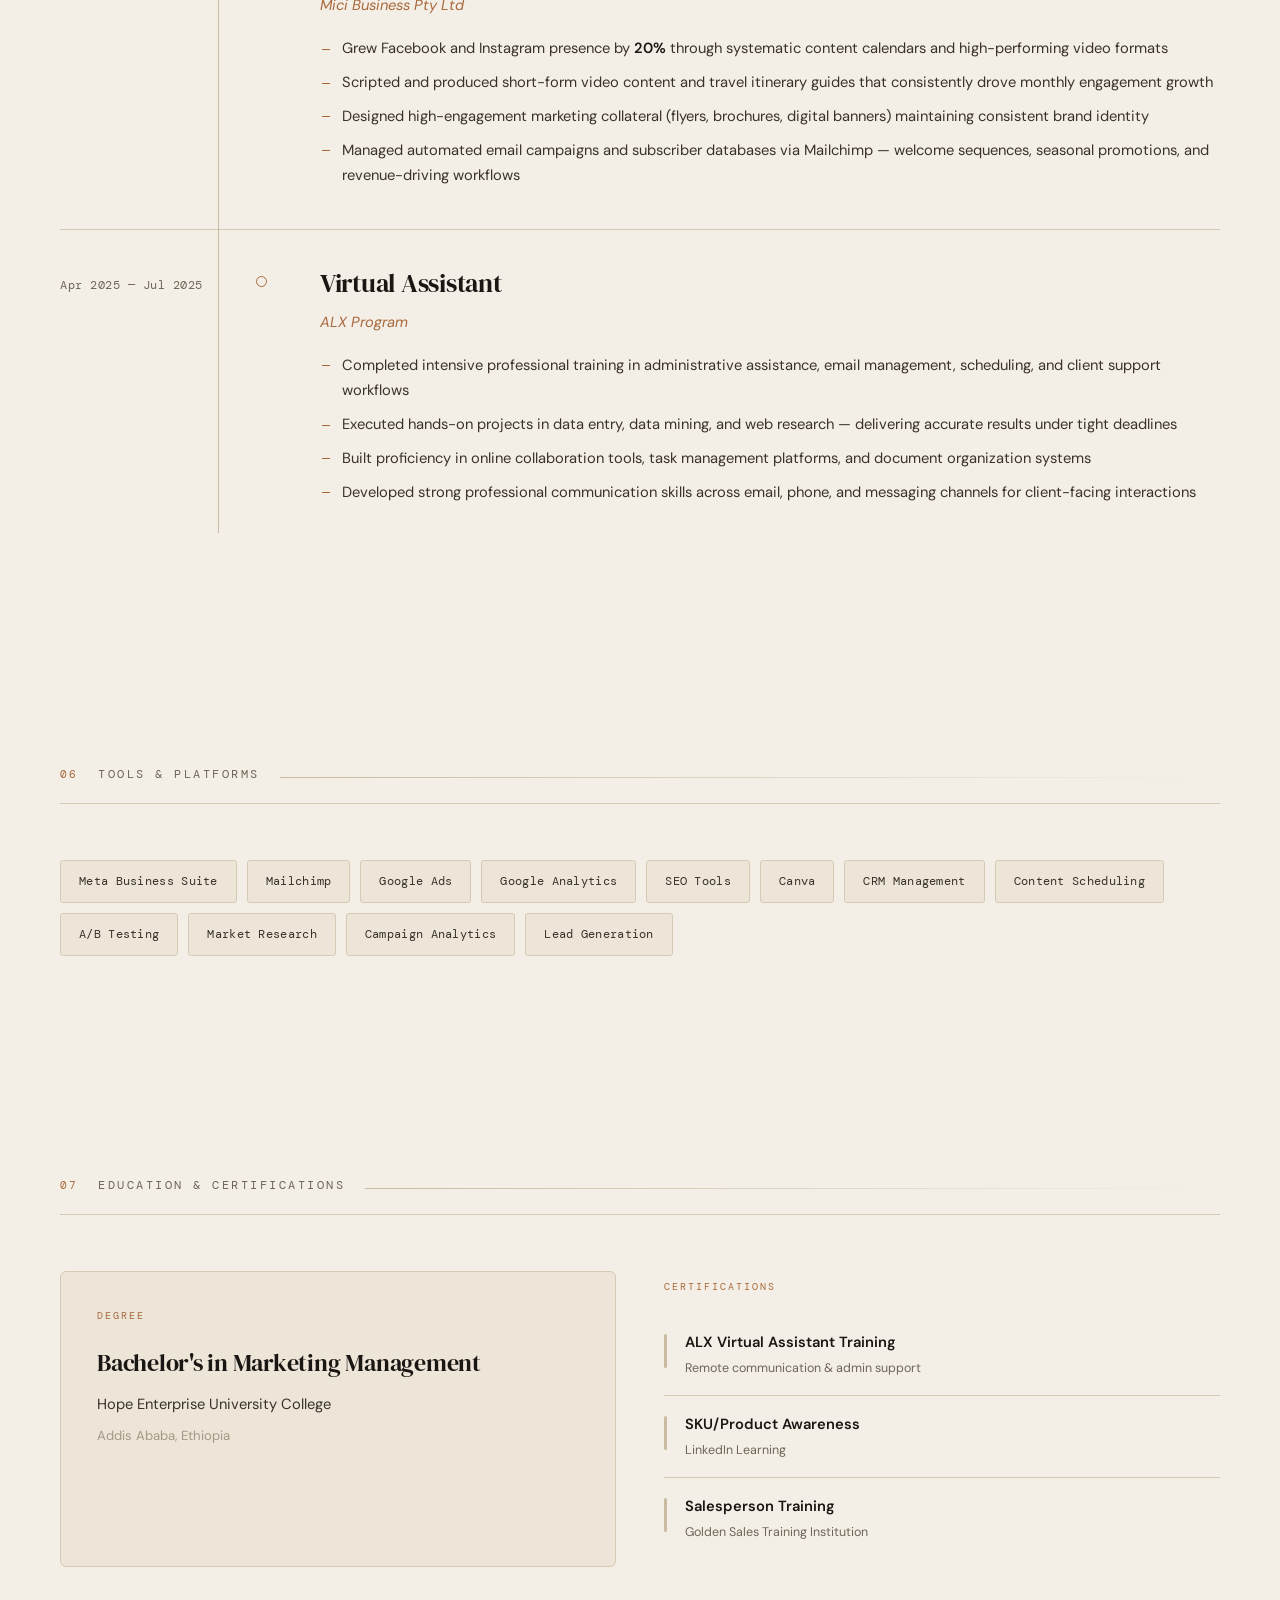
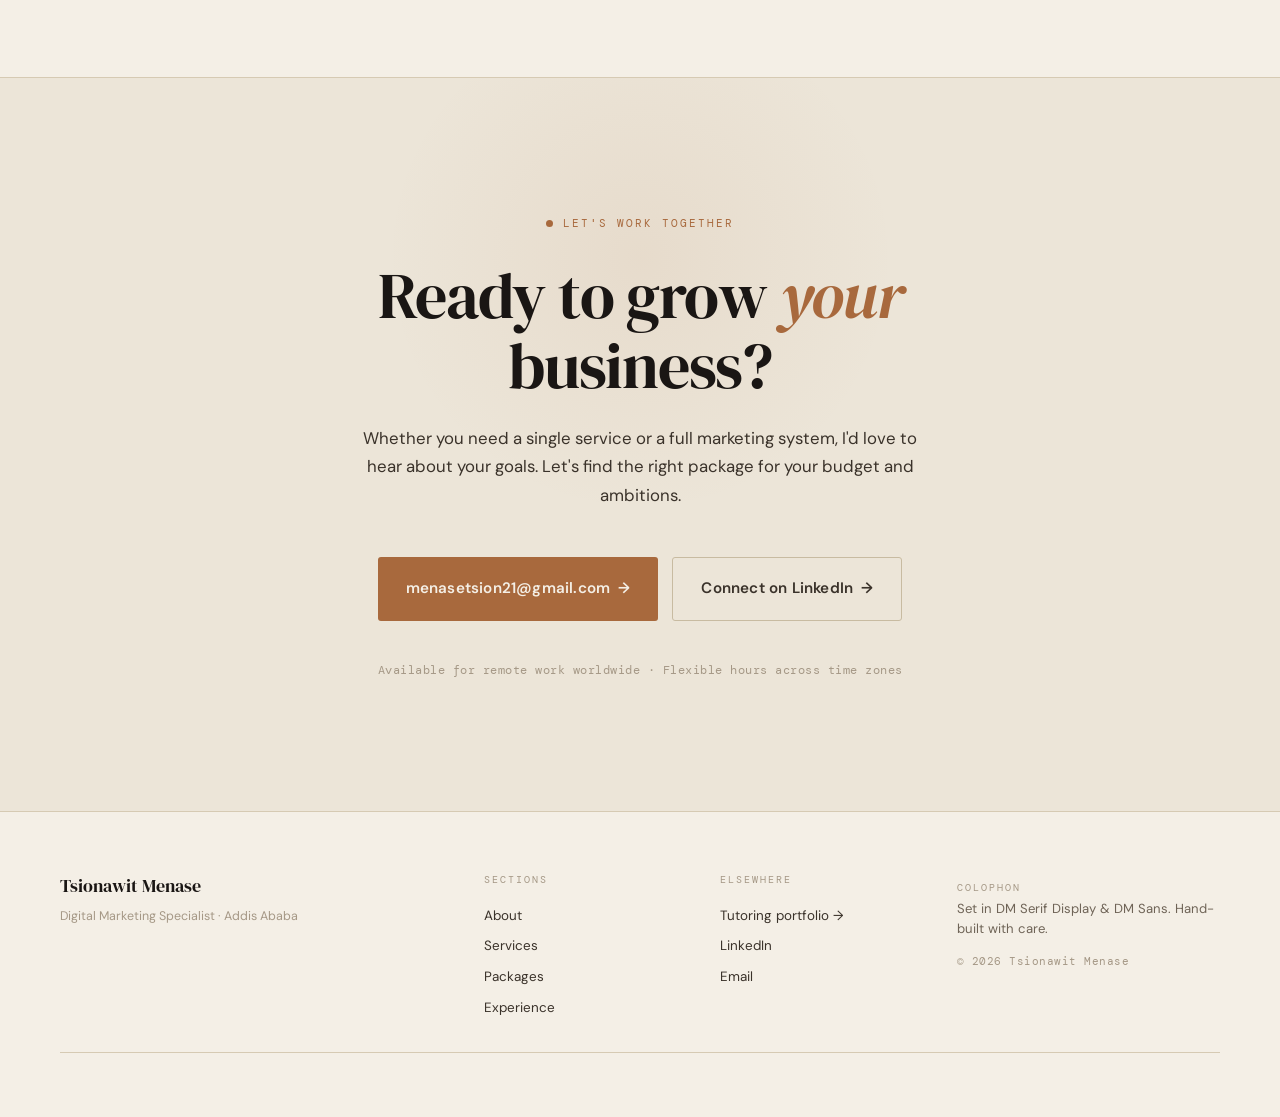
==== commit eb967919: "add Digital Marketing Specialist landing, move tutoring portfolio to /teach Root index becomes edito" ====
--- a/index.html
+++ b/index.html
@@ -1,254 +1,664 @@
 <!DOCTYPE html>
-<html lang="en">
+<html lang="en" data-theme="dark">
 <head>
     <meta charset="UTF-8">
     <meta name="viewport" content="width=device-width, initial-scale=1.0">
-    <title>Tsionawit Menase</title>
+    <title>Tsionawit Menase — Digital Marketing Specialist</title>
+    <meta name="description" content="Digital marketing specialist building multi-channel growth systems — paid ads, email automation, SEO, and social media strategy.">
     <link rel="stylesheet" href="style.css">
     <link rel="preconnect" href="https://fonts.googleapis.com">
     <link rel="preconnect" href="https://fonts.gstatic.com" crossorigin>
-    <link href="https://fonts.googleapis.com/css2?family=DM+Sans:ital,wght@0,400;0,500;0,700;1,400&family=DM+Serif+Display&display=swap" rel="stylesheet">
+    <link href="https://fonts.googleapis.com/css2?family=DM+Mono:ital,wght@0,300;0,400;0,500;1,400&family=DM+Sans:ital,wght@0,400;0,500;0,600;0,700;1,400&family=DM+Serif+Display:ital@0;1&display=swap" rel="stylesheet">
 </head>
 <body>
 
-<nav>
-    <a href="#" class="logo">Tsionawit</a>
-    <div class="nav-right">
-        <a href="#work">Work</a>
-        <a href="#skills">Skills</a>
-        <a href="#education">Education</a>
-        <a href="mailto:menasetsion21@gmail.com" class="cta">Get in touch</a>
-    </div>
-    <button class="burger" onclick="this.classList.toggle('on');document.querySelector('.nav-right').classList.toggle('show')">
+<nav class="topbar">
+    <a href="#top" class="brand">
+        <span class="brand-mark">TM</span>
+        <span class="brand-name">Tsionawit Menase</span>
+    </a>
+    <div class="topbar-right">
+        <a href="#about" class="topbar-link">About</a>
+        <a href="#services" class="topbar-link">Services</a>
+        <a href="#packages" class="topbar-link">Packages</a>
+        <a href="#experience" class="topbar-link">Experience</a>
+        <a href="teach/" class="topbar-alt" title="View tutoring portfolio">/teach</a>
+        <button class="theme-toggle" aria-label="Toggle theme" title="Toggle theme">
+            <svg class="theme-sun" width="14" height="14" viewBox="0 0 24 24" fill="none" stroke="currentColor" stroke-width="1.7" stroke-linecap="round"><circle cx="12" cy="12" r="4"/><path d="M12 2v2M12 20v2M4.93 4.93l1.41 1.41M17.66 17.66l1.41 1.41M2 12h2M20 12h2M4.93 19.07l1.41-1.41M17.66 6.34l1.41-1.41"/></svg>
+            <svg class="theme-moon" width="14" height="14" viewBox="0 0 24 24" fill="none" stroke="currentColor" stroke-width="1.7" stroke-linecap="round" stroke-linejoin="round"><path d="M21 12.79A9 9 0 1 1 11.21 3 7 7 0 0 0 21 12.79z"/></svg>
+        </button>
+        <a href="mailto:menasetsion21@gmail.com" class="cta">Start a project</a>
+    </div>
+    <button class="burger" aria-label="Menu">
         <span></span><span></span>
     </button>
 </nav>
 
+<a id="top"></a>
+
+<!-- ======================== HERO ======================== -->
 <section class="hero">
+    <span class="vertical-label">Portfolio &middot; Volume 02 &middot; 2026</span>
+
     <div class="hero-inner">
-        <span class="eyebrow">Marketing &amp; Communications</span>
-        <h1>Tsionawit Menase</h1>
-        <p class="hero-sub">Marketing Officer based in Addis Ababa, working remotely.</p>
-
-        <div class="hero-grid">
-            <div class="hero-about">
-                <p>I build brand presence through content strategy, visual design, and email campaigns. I've managed social accounts, produced video content, run Mailchimp automations, and handled 100+ client interactions daily. I care about work that's clear and gets results.</p>
-            </div>
-            <div class="hero-details">
-                <div class="detail">
-                    <span class="detail-label">Location</span>
-                    <span class="detail-val">Addis Ababa, Ethiopia</span>
-                </div>
-                <div class="detail">
-                    <span class="detail-label">Availability</span>
-                    <span class="detail-val">Remote, Full-time</span>
-                </div>
-                <div class="detail">
-                    <span class="detail-label">Email</span>
-                    <a href="mailto:menasetsion21@gmail.com" class="detail-val detail-link">menasetsion21@gmail.com</a>
-                </div>
-                <div class="detail">
-                    <span class="detail-label">LinkedIn</span>
-                    <a href="https://www.linkedin.com/in/tsionawitmenase/" target="_blank" rel="noopener" class="detail-val detail-link">tsionawitmenase</a>
-                </div>
-            </div>
-        </div>
-    </div>
-</section>
-
-<section class="numbers">
-    <div class="numbers-inner">
-        <div class="num">
-            <strong>20<span class="num-unit">%</span></strong>
-            <p>Social media growth at Mici Business through content strategy and consistent posting</p>
-        </div>
-        <div class="num">
-            <strong>100<span class="num-unit">+</span></strong>
-            <p>Daily client interactions managed across phone, email, and WhatsApp at Zewd</p>
-        </div>
-        <div class="num">
-            <strong>85<span class="num-unit">%+</span></strong>
-            <p>Client satisfaction rate maintained through proactive support and follow-through</p>
-        </div>
-        <div class="num">
-            <strong>30<span class="num-unit">%</span></strong>
-            <p>Reduction in response times after building FAQ workflows and quick-reply templates</p>
-        </div>
-    </div>
-</section>
-
-<section class="work" id="work">
-    <div class="wrap">
-        <h2>Experience</h2>
-
-        <article class="role">
-            <div class="role-accent"></div>
-            <div class="role-content">
-                <div class="role-header">
-                    <div>
-                        <h3>Marketing Officer</h3>
-                        <p class="where">Mici Business Pty Ltd</p>
-                    </div>
-                    <time>Feb &ndash; Jun 2025</time>
-                </div>
-                <p class="role-desc">Owned the content calendar and social strategy across Facebook and Instagram. Grew presence by 20% through short-form video, travel guides, and consistent posting. Handled all visual design in Canva and ran email campaigns in Mailchimp end-to-end.</p>
-                <div class="role-pills">
-                    <span>Content Strategy</span>
-                    <span>Canva</span>
-                    <span>Mailchimp</span>
-                    <span>Social Media</span>
-                    <span>Video Production</span>
-                </div>
-            </div>
-        </article>
-
-        <article class="role">
-            <div class="role-accent"></div>
-            <div class="role-content">
-                <div class="role-header">
-                    <div>
-                        <h3>Virtual Assistant</h3>
-                        <p class="where">ALX Program</p>
-                    </div>
-                    <time>Apr &ndash; Jul 2025</time>
-                </div>
-                <p class="role-desc">Completed professional training in administrative support, client communication, and remote workflows. Hands-on projects in data entry, web research, and document management.</p>
-                <div class="role-pills">
-                    <span>Admin Support</span>
-                    <span>Data Entry</span>
-                    <span>Research</span>
-                    <span>Remote Work</span>
-                </div>
-            </div>
-        </article>
-
-        <article class="role">
-            <div class="role-accent"></div>
-            <div class="role-content">
-                <div class="role-header">
-                    <div>
-                        <h3>Customer Support Representative</h3>
-                        <p class="where">Zewd Business Group <span class="remote-tag">Remote</span></p>
-                    </div>
-                    <time>Jul 2024 &ndash; Jan 2025</time>
-                </div>
-                <p class="role-desc">Frontline support for 100+ daily conversations across phone, email, and WhatsApp. Resolved 90% of technical issues solo and built the FAQ system that cut response times by 30%. Kept satisfaction above 85%.</p>
-                <div class="role-pills">
-                    <span>Customer Support</span>
-                    <span>WhatsApp</span>
-                    <span>FAQ Systems</span>
-                    <span>Troubleshooting</span>
-                </div>
-            </div>
-        </article>
-    </div>
-</section>
-
-<section class="skills" id="skills">
-    <div class="wrap">
-        <h2>Skills</h2>
-        <div class="skills-grid">
-
-            <div class="skill-card">
-                <div class="skill-bar" style="--w:90%"></div>
-                <h4>Canva</h4>
-                <p>Flyers, brochures, banners, social posts</p>
-            </div>
-            <div class="skill-card">
-                <div class="skill-bar" style="--w:80%"></div>
-                <h4>Mailchimp</h4>
-                <p>Email automation, welcome sequences, list management</p>
-            </div>
-            <div class="skill-card">
-                <div class="skill-bar" style="--w:85%"></div>
-                <h4>Meta Business Suite</h4>
-                <p>Facebook &amp; Instagram scheduling, analytics</p>
-            </div>
-            <div class="skill-card">
-                <div class="skill-bar" style="--w:75%"></div>
-                <h4>DaVinci Resolve</h4>
-                <p>Video editing, short-form content production</p>
-            </div>
-            <div class="skill-card">
-                <div class="skill-bar" style="--w:85%"></div>
-                <h4>SEO Copywriting</h4>
-                <p>Blog posts, captions, ad copy</p>
-            </div>
-            <div class="skill-card">
-                <div class="skill-bar" style="--w:90%"></div>
-                <h4>Client Communication</h4>
-                <p>Phone, email, WhatsApp, conflict resolution</p>
-            </div>
-            <div class="skill-card">
-                <div class="skill-bar" style="--w:80%"></div>
-                <h4>CRM Systems</h4>
-                <p>Lead tracking, subscriber databases, pipeline management</p>
-            </div>
-            <div class="skill-card">
-                <div class="skill-bar" style="--w:75%"></div>
-                <h4>Lead Generation</h4>
-                <p>Conversion funnels, inquiry management</p>
-            </div>
-
-        </div>
-    </div>
-</section>
-
-<section class="education" id="education">
-    <div class="wrap">
-        <h2>Education &amp; Certifications</h2>
-
-        <div class="edu-grid">
-            <div class="edu-main">
-                <div class="edu-icon">
-                    <svg width="28" height="28" viewBox="0 0 24 24" fill="none" stroke="currentColor" stroke-width="1.5"><path d="M22 10v6M2 10l10-5 10 5-10 5z"/><path d="M6 12v5c0 1.66 2.69 3 6 3s6-1.34 6-3v-5"/></svg>
-                </div>
+        <div class="hero-eyebrow reveal">
+            <span class="dot"></span>
+            <span class="eyebrow-text">Digital Marketing Specialist</span>
+            <span class="bar"></span>
+            <span class="eyebrow-text muted">Remote &middot; Available worldwide</span>
+        </div>
+
+        <h1 class="hero-name reveal">
+            <span class="name-line">Tsionawit</span>
+            <span class="name-line italic">Menase<span class="name-period">.</span></span>
+        </h1>
+
+        <p class="hero-tag reveal">
+            I help businesses grow through strategic <em>social media</em>, targeted <em>paid advertising</em>, <em>email automation</em>, and <em>SEO</em> &mdash; turning marketing spend into <span class="underlined">measurable results</span>.
+        </p>
+
+        <div class="hero-bottom reveal">
+            <div class="hero-cta-group">
+                <a href="mailto:menasetsion21@gmail.com" class="btn btn-primary">
+                    <span>Start a project</span>
+                    <span class="arrow">&rarr;</span>
+                </a>
+                <a href="#packages" class="btn btn-ghost">View packages</a>
+            </div>
+
+            <div class="hero-meta">
+                <div class="meta-cell">
+                    <span class="meta-key">Based in</span>
+                    <span class="meta-val">Addis Ababa, ET</span>
+                </div>
+                <div class="meta-cell">
+                    <span class="meta-key">Availability</span>
+                    <span class="meta-val">Remote &middot; Full-time</span>
+                </div>
+                <div class="meta-cell">
+                    <span class="meta-key">Speciality</span>
+                    <span class="meta-val">Multi-channel growth</span>
+                </div>
+                <div class="meta-cell">
+                    <span class="meta-key">Currency</span>
+                    <span class="meta-val">USD</span>
+                </div>
+            </div>
+        </div>
+    </div>
+
+    <div class="scroll-cue">
+        <span>Scroll</span>
+        <span class="scroll-line"></span>
+    </div>
+</section>
+
+<!-- ======================== MARQUEE ======================== -->
+<div class="marquee" aria-hidden="true">
+    <div class="marquee-track">
+        <span>Social Media Management</span><span class="sep">&#9670;</span>
+        <span>Paid Advertising</span><span class="sep">&#9670;</span>
+        <span>Email Automation</span><span class="sep">&#9670;</span>
+        <span>SEO &amp; Content Strategy</span><span class="sep">&#9670;</span>
+        <span>Campaign Strategy</span><span class="sep">&#9670;</span>
+        <span>Brand Positioning</span><span class="sep">&#9670;</span>
+        <span>Social Media Management</span><span class="sep">&#9670;</span>
+        <span>Paid Advertising</span><span class="sep">&#9670;</span>
+        <span>Email Automation</span><span class="sep">&#9670;</span>
+        <span>SEO &amp; Content Strategy</span><span class="sep">&#9670;</span>
+        <span>Campaign Strategy</span><span class="sep">&#9670;</span>
+        <span>Brand Positioning</span><span class="sep">&#9670;</span>
+    </div>
+</div>
+
+<!-- ======================== ABOUT ======================== -->
+<section class="about section" id="about">
+    <header class="section-head">
+        <span class="section-num">01</span>
+        <span class="section-label">About</span>
+        <span class="section-rule"></span>
+    </header>
+
+    <div class="about-grid">
+        <h2 class="about-headline reveal">
+            Marketing strategist who turns <em>data</em> into <em>growth</em>.
+        </h2>
+
+        <div class="about-body reveal">
+            <p>I'm a digital marketing professional with hands-on experience building and executing multi-channel marketing strategies for international clients. My work spans <strong>paid advertising, email automation, SEO content, social media management,</strong> and end-to-end campaign strategy &mdash; and I'm most effective when I can connect all of these into one cohesive growth system.</p>
+
+            <p>Most recently, I led the marketing strategy for <strong>Network Capital</strong>, where I built everything from brand guidelines and market research frameworks to SEO-optimized content, detailed posting guidelines, and full marketing calendars. Before that, I grew social media engagement by <strong>20%</strong> at <strong>Mici Business</strong>, managed automated email workflows in Mailchimp, and completed an intensive virtual assistant program through ALX that sharpened my project execution, data research, and client communication skills.</p>
+
+            <p>I hold a Bachelor's degree in Marketing Management and certifications in virtual assistance, product awareness, and professional sales. I work remotely with clients worldwide and bring the same level of strategic thinking and execution whether you're a startup finding your voice or an established brand scaling your reach.</p>
+        </div>
+    </div>
+</section>
+
+<!-- ======================== STATS ======================== -->
+<section class="stats">
+    <div class="stats-inner">
+        <div class="stat reveal">
+            <span class="stat-idx">i</span>
+            <strong class="stat-num" data-target="20" data-suffix="%">0</strong>
+            <span class="stat-label">Social media growth delivered</span>
+        </div>
+        <div class="stat reveal">
+            <span class="stat-idx">ii</span>
+            <strong class="stat-num" data-target="5" data-suffix="+">0</strong>
+            <span class="stat-label">Brands strategized for</span>
+        </div>
+        <div class="stat reveal">
+            <span class="stat-idx">iii</span>
+            <strong class="stat-num" data-target="3" data-suffix="+">0</strong>
+            <span class="stat-label">Marketing channels managed</span>
+        </div>
+        <div class="stat reveal">
+            <span class="stat-idx">iv</span>
+            <strong class="stat-num" data-target="50" data-suffix="+">0</strong>
+            <span class="stat-label">Campaigns launched</span>
+        </div>
+    </div>
+</section>
+
+<!-- ======================== SERVICES ======================== -->
+<section class="services section" id="services">
+    <header class="section-head">
+        <span class="section-num">02</span>
+        <span class="section-label">What I offer</span>
+        <span class="section-rule"></span>
+    </header>
+
+    <p class="section-lede reveal">Each service can be hired individually at the rates below, or combined into a package for better value. Click any service to expand.</p>
+
+    <div class="service-list">
+        <article class="service reveal" data-open="true">
+            <button class="service-head">
+                <span class="service-num">01</span>
+                <div class="service-title">
+                    <h3>Social Media Management</h3>
+                    <p>Strategic presence that converts followers into customers</p>
+                </div>
+                <div class="service-price">
+                    <strong>$200<span>/mo</span></strong>
+                    <span class="hourly">Hourly $15&ndash;25</span>
+                </div>
+                <span class="service-toggle" aria-hidden="true">
+                    <svg width="14" height="14" viewBox="0 0 24 24" fill="none" stroke="currentColor" stroke-width="1.8"><path d="M12 5v14M5 12h14"/></svg>
+                </span>
+            </button>
+            <div class="service-body">
+                <p class="service-desc">End-to-end management of your social media channels &mdash; from content planning and scheduling to community engagement and performance analytics. I build systems that grow your brand organically while you focus on running your business.</p>
+                <span class="checklist-label">What's included</span>
+                <ul class="checklist">
+                    <li>Content calendar &amp; scheduling</li>
+                    <li>Platform management (Facebook, Instagram, LinkedIn, TikTok)</li>
+                    <li>Community engagement &amp; response management</li>
+                    <li>Monthly performance reports with actionable insights</li>
+                    <li>Hashtag research &amp; optimization</li>
+                </ul>
+            </div>
+        </article>
+
+        <article class="service reveal">
+            <button class="service-head">
+                <span class="service-num">02</span>
+                <div class="service-title">
+                    <h3>Paid Advertising</h3>
+                    <p>Data-driven campaigns that maximize every dollar of ad spend</p>
+                </div>
+                <div class="service-price">
+                    <strong>$250<span>/mo + ad spend</span></strong>
+                    <span class="hourly">Hourly $20&ndash;35</span>
+                </div>
+                <span class="service-toggle" aria-hidden="true">
+                    <svg width="14" height="14" viewBox="0 0 24 24" fill="none" stroke="currentColor" stroke-width="1.8"><path d="M12 5v14M5 12h14"/></svg>
+                </span>
+            </button>
+            <div class="service-body">
+                <p class="service-desc">Strategic paid campaign management across Meta (Facebook &amp; Instagram), Google, and LinkedIn. I handle audience targeting, ad creative direction, A/B testing, and continuous optimization to drive leads and sales at the lowest possible cost per acquisition.</p>
+                <span class="checklist-label">What's included</span>
+                <ul class="checklist">
+                    <li>Campaign strategy &amp; setup</li>
+                    <li>Audience research &amp; targeting</li>
+                    <li>Ad copywriting &amp; creative direction</li>
+                    <li>A/B testing &amp; optimization</li>
+                    <li>Budget management &amp; bid strategy</li>
+                    <li>Conversion tracking setup</li>
+                    <li>Weekly performance reports</li>
+                </ul>
+            </div>
+        </article>
+
+        <article class="service reveal">
+            <button class="service-head">
+                <span class="service-num">03</span>
+                <div class="service-title">
+                    <h3>Email Marketing</h3>
+                    <p>Automated sequences that nurture leads and drive revenue</p>
+                </div>
+                <div class="service-price">
+                    <strong>$150<span>/mo</span></strong>
+                    <span class="hourly">Hourly $15&ndash;25</span>
+                </div>
+                <span class="service-toggle" aria-hidden="true">
+                    <svg width="14" height="14" viewBox="0 0 24 24" fill="none" stroke="currentColor" stroke-width="1.8"><path d="M12 5v14M5 12h14"/></svg>
+                </span>
+            </button>
+            <div class="service-body">
+                <p class="service-desc">From welcome sequences to seasonal promotions, I design and manage email campaigns that keep your audience engaged and your revenue growing. Experienced with Mailchimp and other major platforms, including automation workflows, list segmentation, and deliverability optimization.</p>
+                <span class="checklist-label">What's included</span>
+                <ul class="checklist">
+                    <li>Email strategy &amp; campaign planning</li>
+                    <li>Automated sequence design (welcome, nurture, re-engagement)</li>
+                    <li>Newsletter creation &amp; management</li>
+                    <li>List segmentation &amp; hygiene</li>
+                    <li>A/B testing (subject lines, CTAs, send times)</li>
+                    <li>Performance analytics &amp; optimization</li>
+                </ul>
+            </div>
+        </article>
+
+        <article class="service reveal">
+            <button class="service-head">
+                <span class="service-num">04</span>
+                <div class="service-title">
+                    <h3>SEO &amp; Content Strategy</h3>
+                    <p>Rank higher, get found, and build lasting organic traffic</p>
+                </div>
+                <div class="service-price">
+                    <strong>$250<span>/mo</span></strong>
+                    <span class="hourly">Hourly $20&ndash;30</span>
+                </div>
+                <span class="service-toggle" aria-hidden="true">
+                    <svg width="14" height="14" viewBox="0 0 24 24" fill="none" stroke="currentColor" stroke-width="1.8"><path d="M12 5v14M5 12h14"/></svg>
+                </span>
+            </button>
+            <div class="service-body">
+                <p class="service-desc">I help businesses improve their search visibility through keyword research, on-page optimization, SEO-driven blog content, and technical audits. My approach combines data analysis with compelling content that both search engines and humans love.</p>
+                <span class="checklist-label">What's included</span>
+                <ul class="checklist">
+                    <li>Keyword research &amp; competitor analysis</li>
+                    <li>On-page SEO optimization</li>
+                    <li>SEO blog articles &amp; content briefs</li>
+                    <li>Technical SEO audit &amp; recommendations</li>
+                    <li>Monthly rank tracking &amp; reporting</li>
+                    <li>Content calendar for organic growth</li>
+                </ul>
+            </div>
+        </article>
+
+        <article class="service reveal">
+            <button class="service-head">
+                <span class="service-num">05</span>
+                <div class="service-title">
+                    <h3>Marketing Campaign Strategy</h3>
+                    <p>Clear roadmaps that align your marketing with business goals</p>
+                </div>
+                <div class="service-price">
+                    <strong>$300<span>/project</span></strong>
+                    <span class="hourly">Hourly $20&ndash;35</span>
+                </div>
+                <span class="service-toggle" aria-hidden="true">
+                    <svg width="14" height="14" viewBox="0 0 24 24" fill="none" stroke="currentColor" stroke-width="1.8"><path d="M12 5v14M5 12h14"/></svg>
+                </span>
+            </button>
+            <div class="service-body">
+                <p class="service-desc">Comprehensive marketing strategy development from market research and audience analysis to channel selection and campaign planning. I create detailed, actionable marketing roadmaps with clear KPIs, timelines, and brand guidelines that your team can execute with confidence.</p>
+                <span class="checklist-label">What's included</span>
+                <ul class="checklist">
+                    <li>Market &amp; competitor research</li>
+                    <li>Target audience profiling</li>
+                    <li>Channel strategy &amp; recommendations</li>
+                    <li>Campaign planning with KPIs &amp; timelines</li>
+                    <li>Brand positioning &amp; messaging guidelines</li>
+                    <li>Content &amp; posting guidelines by platform</li>
+                    <li>Monthly strategy reviews</li>
+                </ul>
+            </div>
+        </article>
+    </div>
+</section>
+
+<!-- ======================== ONE-TIME PROJECTS ======================== -->
+<section class="one-time section">
+    <header class="section-head">
+        <span class="section-num">03</span>
+        <span class="section-label">One-time projects</span>
+        <span class="section-rule"></span>
+    </header>
+
+    <p class="section-lede reveal">Standalone deliverables with fixed scope &mdash; no monthly commitment required.</p>
+
+    <ul class="menu-list reveal">
+        <li>
+            <span class="item">Social Media Audit + Strategy</span>
+            <span class="dots"></span>
+            <strong class="price">$100&ndash;200</strong>
+        </li>
+        <li>
+            <span class="item">Email Welcome Sequence Setup <em>(5 emails)</em></span>
+            <span class="dots"></span>
+            <strong class="price">$150&ndash;250</strong>
+        </li>
+        <li>
+            <span class="item">Paid Ads Campaign Setup</span>
+            <span class="dots"></span>
+            <strong class="price">$150&ndash;300</strong>
+        </li>
+        <li>
+            <span class="item">SEO Audit + Recommendations</span>
+            <span class="dots"></span>
+            <strong class="price">$150&ndash;250</strong>
+        </li>
+        <li>
+            <span class="item">Marketing Strategy Document</span>
+            <span class="dots"></span>
+            <strong class="price">$300&ndash;500</strong>
+        </li>
+        <li>
+            <span class="item">Content Calendar <em>(1 month)</em></span>
+            <span class="dots"></span>
+            <strong class="price">$80&ndash;150</strong>
+        </li>
+    </ul>
+</section>
+
+<!-- ======================== PACKAGES ======================== -->
+<section class="packages section" id="packages">
+    <header class="section-head">
+        <span class="section-num">04</span>
+        <span class="section-label">Bundled packages</span>
+        <span class="section-rule"></span>
+    </header>
+
+    <div class="packages-intro reveal">
+        <h3>Choose your growth plan.</h3>
+        <p>Save 15&ndash;25% compared to individual pricing. Every package includes a dedicated point of contact and monthly reporting.</p>
+    </div>
+
+    <div class="package-grid">
+        <!-- STARTER -->
+        <article class="package reveal" data-plan="starter">
+            <header class="package-head">
+                <span class="package-tier">Tier 01</span>
+                <h4>Starter</h4>
+                <p class="package-sub">Get your digital presence right</p>
+                <div class="package-price">
+                    <span class="dollar">$</span>
+                    <strong>299</strong>
+                    <span class="period">/month</span>
+                </div>
+                <p class="package-aud">Startups &amp; small businesses starting their digital journey</p>
+            </header>
+            <div class="package-rule"></div>
+            <ul class="package-features">
+                <li class="feat incl">Social media management <em>&mdash; 2 platforms</em></li>
+                <li class="feat incl">12&ndash;15 posts per month</li>
+                <li class="feat incl">Basic community engagement</li>
+                <li class="feat incl">Content calendar</li>
+                <li class="feat incl">Monthly performance report</li>
+                <li class="feat excl">Email marketing</li>
+                <li class="feat excl">Paid ads management</li>
+                <li class="feat excl">SEO optimization</li>
+                <li class="feat excl">Strategy calls</li>
+            </ul>
+            <a href="mailto:menasetsion21@gmail.com?subject=Starter%20Package%20Inquiry" class="package-cta">
+                <span>Choose Starter</span><span class="arrow">&rarr;</span>
+            </a>
+        </article>
+
+        <!-- GROWTH (featured) -->
+        <article class="package featured reveal" data-plan="growth">
+            <span class="ribbon">Most Popular</span>
+            <header class="package-head">
+                <span class="package-tier">Tier 02</span>
+                <h4>Growth</h4>
+                <p class="package-sub">Scale with strategy &amp; automation</p>
+                <div class="package-price">
+                    <span class="dollar">$</span>
+                    <strong>749</strong>
+                    <span class="period">/month</span>
+                </div>
+                <p class="package-aud">Growing businesses ready to invest in multi-channel marketing</p>
+            </header>
+            <div class="package-rule"></div>
+            <ul class="package-features">
+                <li class="feat incl">Social media management <em>&mdash; 3 platforms</em></li>
+                <li class="feat incl">20&ndash;25 posts per month</li>
+                <li class="feat incl">Active community management</li>
+                <li class="feat incl">Content calendar + strategy</li>
+                <li class="feat incl">Bi-weekly performance reports</li>
+                <li class="feat incl">Email marketing <em>(newsletters + 1 automation)</em></li>
+                <li class="feat incl">Paid ads management <em>(1 platform)</em></li>
+                <li class="feat excl">Basic SEO (keyword research + on-page)</li>
+                <li class="feat incl">Bi-weekly strategy calls</li>
+            </ul>
+            <a href="mailto:menasetsion21@gmail.com?subject=Growth%20Package%20Inquiry" class="package-cta">
+                <span>Choose Growth</span><span class="arrow">&rarr;</span>
+            </a>
+        </article>
+
+        <!-- PREMIUM -->
+        <article class="package reveal" data-plan="premium">
+            <header class="package-head">
+                <span class="package-tier">Tier 03</span>
+                <h4>Premium</h4>
+                <p class="package-sub">Your full marketing department</p>
+                <div class="package-price">
+                    <span class="dollar">$</span>
+                    <strong>1,399</strong>
+                    <span class="period">/month</span>
+                </div>
+                <p class="package-aud">Established brands that need a complete marketing system</p>
+            </header>
+            <div class="package-rule"></div>
+            <ul class="package-features">
+                <li class="feat incl">Social media management <em>&mdash; up to 5 platforms</em></li>
+                <li class="feat incl">30+ posts per month</li>
+                <li class="feat incl">Full community management</li>
+                <li class="feat incl">Content calendar + brand guidelines</li>
+                <li class="feat incl">Weekly performance dashboards</li>
+                <li class="feat incl">Full email marketing <em>(campaigns + automations)</em></li>
+                <li class="feat incl">Paid ads management <em>(multi-platform)</em></li>
+                <li class="feat incl">SEO strategy + blog content</li>
+                <li class="feat incl">Weekly strategy calls + campaign planning</li>
+            </ul>
+            <a href="mailto:menasetsion21@gmail.com?subject=Premium%20Package%20Inquiry" class="package-cta">
+                <span>Choose Premium</span><span class="arrow">&rarr;</span>
+            </a>
+        </article>
+    </div>
+
+    <div class="disclaimers reveal">
+        <p><span class="asterisk">&lowast;</span> Paid ads packages do not include ad spend budget &mdash; that's billed separately based on your goals.</p>
+        <p><span class="asterisk">&lowast;</span> All prices in USD. Custom packages available upon request.</p>
+    </div>
+</section>
+
+<!-- ======================== EXPERIENCE ======================== -->
+<section class="experience section" id="experience">
+    <header class="section-head">
+        <span class="section-num">05</span>
+        <span class="section-label">Experience</span>
+        <span class="section-rule"></span>
+    </header>
+
+    <p class="section-lede reveal">Where I've delivered.</p>
+
+    <div class="timeline">
+        <article class="role reveal">
+            <div class="role-meta">
+                <span class="role-dot"></span>
+                <time>2025 &mdash; Present</time>
+            </div>
+            <div class="role-body">
+                <h3>Marketing Strategist &amp; Brand Lead</h3>
+                <p class="where">Network Capital</p>
+                <ul class="bullets">
+                    <li>Developed comprehensive visual branding guidelines and market positioning strategy for the organization's digital presence</li>
+                    <li>Conducted in-depth market research and competitor analysis to inform content strategy across multiple channels</li>
+                    <li>Created detailed platform-specific posting guidelines, content calendars, and brand voice documentation</li>
+                    <li>Authored SEO-optimized articles and blog posts that improved organic search visibility and audience engagement</li>
+                    <li>Built end-to-end marketing campaign frameworks with clear KPIs, audience segmentation, and channel strategies</li>
+                </ul>
+            </div>
+        </article>
+
+        <article class="role reveal">
+            <div class="role-meta">
+                <span class="role-dot"></span>
+                <time>Feb 2025 &mdash; Jun 2025</time>
+            </div>
+            <div class="role-body">
+                <h3>Marketing Officer</h3>
+                <p class="where">Mici Business Pty Ltd</p>
+                <ul class="bullets">
+                    <li>Grew Facebook and Instagram presence by <strong>20%</strong> through systematic content calendars and high-performing video formats</li>
+                    <li>Scripted and produced short-form video content and travel itinerary guides that consistently drove monthly engagement growth</li>
+                    <li>Designed high-engagement marketing collateral (flyers, brochures, digital banners) maintaining consistent brand identity</li>
+                    <li>Managed automated email campaigns and subscriber databases via Mailchimp &mdash; welcome sequences, seasonal promotions, and revenue-driving workflows</li>
+                </ul>
+            </div>
+        </article>
+
+        <article class="role reveal">
+            <div class="role-meta">
+                <span class="role-dot"></span>
+                <time>Apr 2025 &mdash; Jul 2025</time>
+            </div>
+            <div class="role-body">
+                <h3>Virtual Assistant</h3>
+                <p class="where">ALX Program</p>
+                <ul class="bullets">
+                    <li>Completed intensive professional training in administrative assistance, email management, scheduling, and client support workflows</li>
+                    <li>Executed hands-on projects in data entry, data mining, and web research &mdash; delivering accurate results under tight deadlines</li>
+                    <li>Built proficiency in online collaboration tools, task management platforms, and document organization systems</li>
+                    <li>Developed strong professional communication skills across email, phone, and messaging channels for client-facing interactions</li>
+                </ul>
+            </div>
+        </article>
+    </div>
+</section>
+
+<!-- ======================== TOOLS ======================== -->
+<section class="tools section">
+    <header class="section-head">
+        <span class="section-num">06</span>
+        <span class="section-label">Tools &amp; platforms</span>
+        <span class="section-rule"></span>
+    </header>
+
+    <div class="tools-grid reveal">
+        <span class="tool">Meta Business Suite</span>
+        <span class="tool">Mailchimp</span>
+        <span class="tool">Google Ads</span>
+        <span class="tool">Google Analytics</span>
+        <span class="tool">SEO Tools</span>
+        <span class="tool">Canva</span>
+        <span class="tool">CRM Management</span>
+        <span class="tool">Content Scheduling</span>
+        <span class="tool">A/B Testing</span>
+        <span class="tool">Market Research</span>
+        <span class="tool">Campaign Analytics</span>
+        <span class="tool">Lead Generation</span>
+    </div>
+</section>
+
+<!-- ======================== EDUCATION ======================== -->
+<section class="education section">
+    <header class="section-head">
+        <span class="section-num">07</span>
+        <span class="section-label">Education &amp; certifications</span>
+        <span class="section-rule"></span>
+    </header>
+
+    <div class="edu-layout">
+        <div class="edu-main reveal">
+            <span class="edu-tag">Degree</span>
+            <h3>Bachelor's in Marketing Management</h3>
+            <p>Hope Enterprise University College</p>
+            <span class="edu-loc">Addis Ababa, Ethiopia</span>
+        </div>
+
+        <div class="cert-list reveal">
+            <span class="edu-tag">Certifications</span>
+            <div class="cert">
+                <div class="cert-line"></div>
                 <div>
-                    <h3>Bachelor's in Marketing Management</h3>
-                    <p>Hope Enterprise University College</p>
-                    <span>Addis Ababa, Ethiopia</span>
-                </div>
-            </div>
-
-            <div class="certs">
-                <div class="cert">
-                    <div class="cert-line"></div>
-                    <div>
-                        <h4>ALX Virtual Assistant Training</h4>
-                        <p>Remote communication &amp; admin support</p>
-                    </div>
-                </div>
-                <div class="cert">
-                    <div class="cert-line"></div>
-                    <div>
-                        <h4>SKU/Product Awareness</h4>
-                        <p>LinkedIn Learning</p>
-                    </div>
-                </div>
-                <div class="cert">
-                    <div class="cert-line"></div>
-                    <div>
-                        <h4>Salesperson Training</h4>
-                        <p>Golden Sales Training Institution</p>
-                    </div>
-                </div>
-            </div>
-        </div>
-    </div>
-</section>
-
+                    <h4>ALX Virtual Assistant Training</h4>
+                    <p>Remote communication &amp; admin support</p>
+                </div>
+            </div>
+            <div class="cert">
+                <div class="cert-line"></div>
+                <div>
+                    <h4>SKU/Product Awareness</h4>
+                    <p>LinkedIn Learning</p>
+                </div>
+            </div>
+            <div class="cert">
+                <div class="cert-line"></div>
+                <div>
+                    <h4>Salesperson Training</h4>
+                    <p>Golden Sales Training Institution</p>
+                </div>
+            </div>
+        </div>
+    </div>
+</section>
+
+<!-- ======================== CTA FINAL ======================== -->
+<section class="cta-final">
+    <div class="cta-inner reveal">
+        <span class="cta-eyebrow">
+            <span class="dot"></span>Let's work together
+        </span>
+        <h2>Ready to grow <em>your</em> business?</h2>
+        <p>Whether you need a single service or a full marketing system, I'd love to hear about your goals. Let's find the right package for your budget and ambitions.</p>
+
+        <div class="cta-actions">
+            <a href="mailto:menasetsion21@gmail.com" class="btn btn-primary btn-large">
+                <span>menasetsion21@gmail.com</span>
+                <span class="arrow">&rarr;</span>
+            </a>
+            <a href="https://www.linkedin.com/in/tsionawitmenase/" target="_blank" rel="noopener" class="btn btn-ghost btn-large">
+                <span>Connect on LinkedIn</span>
+                <span class="arrow">&rarr;</span>
+            </a>
+        </div>
+
+        <span class="cta-foot">Available for remote work worldwide &middot; Flexible hours across time zones</span>
+    </div>
+</section>
+
+<!-- ======================== FOOTER ======================== -->
 <footer>
-    <div class="footer-inner">
-        <div class="footer-left">
-            <span class="footer-name">Tsionawit Menase</span>
-            <span class="footer-role">Marketing &amp; Communications</span>
-        </div>
-        <div class="footer-right">
+    <div class="footer-grid">
+        <div class="footer-brand">
+            <span class="footer-mark">Tsionawit Menase</span>
+            <span class="footer-role">Digital Marketing Specialist &middot; Addis Ababa</span>
+        </div>
+        <div class="footer-nav">
+            <span class="footer-label">Sections</span>
+            <a href="#about">About</a>
+            <a href="#services">Services</a>
+            <a href="#packages">Packages</a>
+            <a href="#experience">Experience</a>
+        </div>
+        <div class="footer-nav">
+            <span class="footer-label">Elsewhere</span>
+            <a href="teach/">Tutoring portfolio &rarr;</a>
+            <a href="https://www.linkedin.com/in/tsionawitmenase/" target="_blank" rel="noopener">LinkedIn</a>
             <a href="mailto:menasetsion21@gmail.com">Email</a>
-            <a href="https://www.linkedin.com/in/tsionawitmenase/" target="_blank" rel="noopener">LinkedIn</a>
+        </div>
+        <div class="footer-meta">
+            <span class="footer-label">Colophon</span>
+            <p>Set in DM Serif Display &amp; DM Sans. Hand-built with care.</p>
+            <span class="footer-copy">&copy; 2026 Tsionawit Menase</span>
         </div>
     </div>
 </footer>
 
+<script src="script.js"></script>
 </body>
-</html>+</html>
--- a/style.css
+++ b/style.css
@@ -1,470 +1,1588 @@
-* { margin: 0; padding: 0; box-sizing: border-box; }
-
-html { scroll-behavior: smooth; scroll-padding-top: 72px; }
+/* ============================================================
+   Tsionawit Menase — Digital Marketing Portfolio
+   Editorial-magazine aesthetic · Dark + Light theme
+   ============================================================ */
+
+*, *::before, *::after { margin: 0; padding: 0; box-sizing: border-box; }
+
+html { scroll-behavior: smooth; scroll-padding-top: 80px; }
+
+:root, [data-theme="dark"] {
+    --bg:           #0a0a0a;
+    --bg-2:         #111111;
+    --bg-3:         #161616;
+    --bg-elev:      #131313;
+    --ink:          #f5f5f5;
+    --ink-2:        #d4d4d4;
+    --ink-3:        #888888;
+    --ink-4:        #555555;
+    --ink-5:        #333333;
+    --line:         #1e1e1e;
+    --line-2:       #262626;
+    --accent:       #d4a373;
+    --accent-2:     #e2bb8a;
+    --accent-3:     #8b6942;
+    --accent-soft:  rgba(212, 163, 115, 0.10);
+    --accent-glow:  rgba(212, 163, 115, 0.20);
+    --strike:       #c0573e;
+    --strike-soft:  rgba(192, 87, 62, 0.12);
+    --grain-op:     0.03;
+    --nav-bg:       rgba(10, 10, 10, 0.78);
+    --selection-bg: var(--accent);
+    --selection-fg: #0a0a0a;
+}
+
+[data-theme="light"] {
+    --bg:           #f4efe6;
+    --bg-2:         #ece5d8;
+    --bg-3:         #e0d6c2;
+    --bg-elev:      #ebe3d3;
+    --ink:          #1a1614;
+    --ink-2:        #3a322a;
+    --ink-3:        #6f6457;
+    --ink-4:        #a59886;
+    --ink-5:        #c5b9a7;
+    --line:         #d6cab3;
+    --line-2:       #c8bba1;
+    --accent:       #a8693d;
+    --accent-2:     #c08358;
+    --accent-3:     #7a4824;
+    --accent-soft:  rgba(168, 105, 61, 0.08);
+    --accent-glow:  rgba(168, 105, 61, 0.16);
+    --strike:       #9c3e26;
+    --strike-soft:  rgba(156, 62, 38, 0.10);
+    --grain-op:     0.025;
+    --nav-bg:       rgba(244, 239, 230, 0.82);
+    --selection-bg: var(--accent);
+    --selection-fg: #f4efe6;
+}
+
+@media (prefers-reduced-motion: reduce) {
+    *, *::before, *::after { animation-duration: 0.01ms !important; animation-iteration-count: 1 !important; transition-duration: 0.01ms !important; scroll-behavior: auto !important; }
+}
 
 body {
     font-family: 'DM Sans', sans-serif;
-    background: #0a0a0a;
-    color: #c8c8c8;
+    background: var(--bg);
+    color: var(--ink-2);
     line-height: 1.7;
     -webkit-font-smoothing: antialiased;
-}
-
-::selection { background: #d4a373; color: #0a0a0a; }
-a { color: #d4a373; text-decoration: none; }
-a:hover { color: #e2bb8a; }
-
-.wrap {
-    max-width: 960px;
-    margin: 0 auto;
-    padding: 0 40px;
-}
-
-/* ======================== NAV ======================== */
-nav {
+    overflow-x: hidden;
+    transition: background 0.3s ease, color 0.3s ease;
+    position: relative;
+}
+
+/* film grain texture overlay */
+body::before {
+    content: '';
+    position: fixed;
+    inset: 0;
+    pointer-events: none;
+    z-index: 1000;
+    opacity: var(--grain-op);
+    background-image: url("data:image/svg+xml;utf8,<svg xmlns='http://www.w3.org/2000/svg' width='180' height='180'><filter id='n'><feTurbulence type='fractalNoise' baseFrequency='0.9' numOctaves='2' stitchTiles='stitch'/></filter><rect width='100%25' height='100%25' filter='url(%23n)'/></svg>");
+    mix-blend-mode: overlay;
+}
+
+::selection { background: var(--selection-bg); color: var(--selection-fg); }
+
+a { color: var(--accent); text-decoration: none; transition: color 0.2s; }
+a:hover { color: var(--accent-2); }
+
+em { color: var(--accent); font-style: italic; }
+strong { color: var(--ink); font-weight: 600; }
+
+.italic { font-style: italic; }
+
+/* ======================== TOPBAR ======================== */
+.topbar {
     position: sticky;
     top: 0;
     z-index: 100;
     display: flex;
     justify-content: space-between;
     align-items: center;
-    padding: 16px 40px;
-    background: rgba(10, 10, 10, 0.9);
-    backdrop-filter: blur(16px);
-    border-bottom: 1px solid #161616;
-}
-
-.logo {
-    font-family: 'DM Serif Display', serif;
-    font-size: 1rem;
-    color: #fff;
-}
-
-.nav-right { display: flex; gap: 28px; align-items: center; }
-.nav-right a { font-size: 0.78rem; color: #555; letter-spacing: 0.3px; transition: color 0.2s; }
-.nav-right a:hover { color: #ccc; }
+    padding: 14px 36px;
+    background: var(--nav-bg);
+    backdrop-filter: blur(20px);
+    -webkit-backdrop-filter: blur(20px);
+    border-bottom: 1px solid var(--line);
+    transition: background 0.3s ease, border-color 0.3s ease;
+}
+
+.brand {
+    display: flex;
+    align-items: baseline;
+    gap: 12px;
+    color: var(--ink);
+}
+
+.brand-mark {
+    font-family: 'DM Serif Display', serif;
+    font-size: 1.1rem;
+    color: var(--accent);
+    letter-spacing: -0.5px;
+}
+
+.brand-name {
+    font-family: 'DM Serif Display', serif;
+    font-size: 0.95rem;
+    color: var(--ink);
+    letter-spacing: 0.2px;
+}
+
+.topbar-right {
+    display: flex;
+    gap: 24px;
+    align-items: center;
+}
+
+.topbar-link {
+    font-size: 0.78rem;
+    color: var(--ink-3);
+    letter-spacing: 0.2px;
+    position: relative;
+}
+
+.topbar-link:hover { color: var(--ink); }
+
+.topbar-link::after {
+    content: '';
+    position: absolute;
+    left: 0; right: 0; bottom: -4px;
+    height: 1px;
+    background: var(--accent);
+    transform: scaleX(0);
+    transform-origin: left;
+    transition: transform 0.3s cubic-bezier(0.4, 0, 0.2, 1);
+}
+
+.topbar-link:hover::after { transform: scaleX(1); }
+
+.topbar-alt {
+    font-family: 'DM Mono', monospace;
+    font-size: 0.7rem;
+    color: var(--ink-4);
+    letter-spacing: 0.5px;
+    padding: 4px 8px;
+    border: 1px solid var(--line);
+    border-radius: 3px;
+    transition: all 0.2s;
+}
+
+.topbar-alt:hover {
+    color: var(--accent);
+    border-color: var(--accent);
+}
+
+.theme-toggle {
+    background: none;
+    border: 1px solid var(--line);
+    width: 32px;
+    height: 32px;
+    border-radius: 4px;
+    color: var(--ink-3);
+    cursor: pointer;
+    display: flex;
+    align-items: center;
+    justify-content: center;
+    transition: all 0.2s;
+    position: relative;
+}
+
+.theme-toggle:hover {
+    color: var(--accent);
+    border-color: var(--accent);
+}
+
+.theme-sun, .theme-moon {
+    position: absolute;
+    transition: opacity 0.3s ease, transform 0.3s ease;
+}
+
+[data-theme="dark"] .theme-sun { opacity: 1; transform: rotate(0); }
+[data-theme="dark"] .theme-moon { opacity: 0; transform: rotate(90deg); }
+[data-theme="light"] .theme-sun { opacity: 0; transform: rotate(-90deg); }
+[data-theme="light"] .theme-moon { opacity: 1; transform: rotate(0); }
 
 .cta {
-    color: #0a0a0a !important;
-    background: #d4a373;
-    padding: 7px 18px;
-    border-radius: 4px;
+    color: var(--bg) !important;
+    background: var(--accent);
+    padding: 8px 18px;
+    border-radius: 3px;
     font-weight: 600;
-    font-size: 0.78rem !important;
-    transition: background 0.2s;
-}
-.cta:hover { background: #e2bb8a; color: #0a0a0a !important; }
-
-.burger { display: none; background: none; border: none; cursor: pointer; flex-direction: column; gap: 5px; padding: 4px; }
-.burger span { display: block; width: 20px; height: 1.5px; background: #666; }
+    font-size: 0.78rem;
+    letter-spacing: 0.2px;
+    transition: background 0.2s, transform 0.2s;
+}
+
+.cta:hover {
+    background: var(--accent-2);
+    color: var(--bg) !important;
+    transform: translateY(-1px);
+}
+
+.burger {
+    display: none;
+    background: none;
+    border: none;
+    cursor: pointer;
+    flex-direction: column;
+    gap: 5px;
+    padding: 6px;
+}
+
+.burger span {
+    display: block;
+    width: 22px;
+    height: 1.5px;
+    background: var(--ink-3);
+    transition: transform 0.3s, opacity 0.3s;
+}
+
+.burger.on span:nth-child(1) { transform: translateY(3.5px) rotate(45deg); }
+.burger.on span:nth-child(2) { transform: translateY(-3.5px) rotate(-45deg); }
+
+/* ======================== REVEAL ======================== */
+.reveal {
+    opacity: 0;
+    transform: translateY(24px);
+    transition: opacity 0.9s cubic-bezier(0.16, 1, 0.3, 1), transform 0.9s cubic-bezier(0.16, 1, 0.3, 1);
+}
+.reveal.in {
+    opacity: 1;
+    transform: none;
+}
 
 /* ======================== HERO ======================== */
 .hero {
-    padding: 80px 40px 72px;
-    max-width: 960px;
+    position: relative;
+    padding: 100px 60px 80px;
+    max-width: 1280px;
     margin: 0 auto;
-}
-
-.eyebrow {
-    display: inline-block;
-    font-size: 0.68rem;
-    letter-spacing: 2.5px;
+    min-height: 88vh;
+    display: flex;
+    align-items: center;
+}
+
+.vertical-label {
+    position: absolute;
+    left: 30px;
+    top: 50%;
+    transform: translateY(-50%) rotate(-90deg);
+    transform-origin: left center;
+    font-family: 'DM Mono', monospace;
+    font-size: 0.66rem;
+    letter-spacing: 4px;
     text-transform: uppercase;
-    color: #d4a373;
-    margin-bottom: 20px;
-}
-
-.hero h1 {
-    font-family: 'DM Serif Display', serif;
-    font-size: clamp(2.4rem, 5vw, 3.6rem);
-    color: #f5f5f5;
-    line-height: 1.1;
+    color: var(--ink-4);
+    white-space: nowrap;
+}
+
+.hero-inner {
+    width: 100%;
+    max-width: 1100px;
+    margin-left: 60px;
+}
+
+.hero-eyebrow {
+    display: flex;
+    align-items: center;
+    gap: 12px;
+    margin-bottom: 32px;
+    font-family: 'DM Mono', monospace;
+    font-size: 0.7rem;
+    letter-spacing: 1.5px;
+    text-transform: uppercase;
+    color: var(--ink-3);
+}
+
+.hero-eyebrow .dot {
+    width: 7px;
+    height: 7px;
+    background: var(--accent);
+    border-radius: 50%;
+    box-shadow: 0 0 0 4px var(--accent-soft);
+    animation: pulse 2.4s ease-in-out infinite;
+}
+
+@keyframes pulse {
+    0%, 100% { box-shadow: 0 0 0 0 var(--accent-glow); }
+    50% { box-shadow: 0 0 0 8px transparent; }
+}
+
+.hero-eyebrow .eyebrow-text { color: var(--ink-2); }
+.hero-eyebrow .eyebrow-text.muted { color: var(--ink-4); }
+.hero-eyebrow .bar { width: 24px; height: 1px; background: var(--line-2); }
+
+.hero-name {
+    font-family: 'DM Serif Display', serif;
+    font-size: clamp(3.5rem, 11vw, 9.5rem);
+    line-height: 0.92;
+    color: var(--ink);
     font-weight: 400;
-    margin-bottom: 10px;
-}
-
-.hero-sub {
-    font-size: 0.95rem;
-    color: #666;
-    margin-bottom: 44px;
-}
-
-.hero-grid {
+    letter-spacing: -0.04em;
+    margin-bottom: 36px;
+    margin-left: -6px;
+}
+
+.name-line { display: block; }
+.name-line.italic { font-style: italic; color: var(--accent); }
+
+.name-period {
+    color: var(--accent);
+    font-style: normal;
+}
+
+.hero-tag {
+    font-family: 'DM Serif Display', serif;
+    font-size: clamp(1.2rem, 2.1vw, 1.7rem);
+    line-height: 1.45;
+    color: var(--ink-2);
+    max-width: 880px;
+    margin-bottom: 56px;
+    font-weight: 400;
+}
+
+.hero-tag em {
+    font-style: italic;
+    color: var(--accent);
+}
+
+.underlined {
+    background-image: linear-gradient(transparent 92%, var(--accent) 92%, var(--accent) 98%, transparent 98%);
+    background-size: 100% 100%;
+    padding: 0 2px;
+}
+
+.hero-bottom {
     display: grid;
-    grid-template-columns: 1.2fr 1fr;
-    gap: 56px;
-}
-
-.hero-about p {
-    font-size: 0.9rem;
-    color: #888;
-    line-height: 1.9;
-}
-
-.hero-details {
+    grid-template-columns: auto 1fr;
+    gap: 80px;
+    align-items: end;
+}
+
+.hero-cta-group {
+    display: flex;
+    gap: 12px;
+    flex-wrap: wrap;
+}
+
+.btn {
+    display: inline-flex;
+    align-items: center;
+    gap: 8px;
+    padding: 13px 22px;
+    border-radius: 3px;
+    font-size: 0.84rem;
+    font-weight: 600;
+    letter-spacing: 0.2px;
+    transition: all 0.25s cubic-bezier(0.4, 0, 0.2, 1);
+    cursor: pointer;
+    border: none;
+}
+
+.btn .arrow { transition: transform 0.25s; }
+.btn:hover .arrow { transform: translateX(4px); }
+
+.btn-primary {
+    background: var(--accent);
+    color: var(--bg);
+}
+.btn-primary:hover {
+    background: var(--accent-2);
+    color: var(--bg);
+    transform: translateY(-1px);
+    box-shadow: 0 6px 20px var(--accent-glow);
+}
+
+.btn-ghost {
+    background: transparent;
+    color: var(--ink-2);
+    border: 1px solid var(--line-2);
+}
+.btn-ghost:hover {
+    color: var(--ink);
+    border-color: var(--accent);
+}
+
+.btn-large { padding: 18px 28px; font-size: 0.95rem; }
+
+.hero-meta {
     display: grid;
-    grid-template-columns: 1fr 1fr;
-    gap: 0;
-}
-
-.detail {
-    padding: 16px 0;
-    border-bottom: 1px solid #161616;
-}
-
-.detail:nth-child(odd) { padding-right: 20px; }
-.detail:nth-child(even) { padding-left: 20px; border-left: 1px solid #161616; }
-.detail:nth-child(1), .detail:nth-child(2) { padding-top: 0; }
-.detail:nth-last-child(1), .detail:nth-last-child(2) { border-bottom: none; }
-
-.detail-label {
-    display: block;
+    grid-template-columns: repeat(2, 1fr);
+    gap: 16px 36px;
+    border-left: 1px solid var(--line-2);
+    padding-left: 32px;
+}
+
+.meta-cell { display: flex; flex-direction: column; }
+
+.meta-key {
+    font-family: 'DM Mono', monospace;
     font-size: 0.6rem;
     text-transform: uppercase;
     letter-spacing: 1.5px;
-    color: #444;
+    color: var(--ink-4);
     margin-bottom: 4px;
 }
 
-.detail-val {
+.meta-val {
     font-size: 0.84rem;
-    color: #ccc;
+    color: var(--ink);
     font-weight: 500;
 }
 
-.detail-link { color: #d4a373; font-weight: 500; }
-
-/* ======================== NUMBERS ======================== */
-.numbers {
-    background: #0f0f0f;
-    border-top: 1px solid #161616;
-    border-bottom: 1px solid #161616;
-    padding: 56px 0;
-}
-
-.numbers-inner {
-    max-width: 960px;
+.scroll-cue {
+    position: absolute;
+    right: 36px;
+    bottom: 40px;
+    display: flex;
+    flex-direction: column;
+    align-items: center;
+    gap: 12px;
+    font-family: 'DM Mono', monospace;
+    font-size: 0.66rem;
+    letter-spacing: 2px;
+    text-transform: uppercase;
+    color: var(--ink-4);
+}
+
+.scroll-line {
+    width: 1px;
+    height: 48px;
+    background: linear-gradient(to bottom, var(--accent), transparent);
+    position: relative;
+    overflow: hidden;
+}
+
+.scroll-line::after {
+    content: '';
+    position: absolute;
+    top: -8px;
+    left: 0;
+    width: 100%;
+    height: 8px;
+    background: var(--accent);
+    animation: scrollDown 2.2s cubic-bezier(0.65, 0, 0.35, 1) infinite;
+}
+
+@keyframes scrollDown {
+    0% { top: -8px; opacity: 0; }
+    30% { opacity: 1; }
+    70% { opacity: 1; }
+    100% { top: 48px; opacity: 0; }
+}
+
+/* ======================== MARQUEE ======================== */
+.marquee {
+    overflow: hidden;
+    border-top: 1px solid var(--line);
+    border-bottom: 1px solid var(--line);
+    background: var(--bg-2);
+    padding: 22px 0;
+    position: relative;
+}
+
+.marquee::before, .marquee::after {
+    content: '';
+    position: absolute;
+    top: 0; bottom: 0;
+    width: 80px;
+    z-index: 2;
+    pointer-events: none;
+}
+.marquee::before { left: 0; background: linear-gradient(to right, var(--bg-2), transparent); }
+.marquee::after { right: 0; background: linear-gradient(to left, var(--bg-2), transparent); }
+
+.marquee-track {
+    display: flex;
+    align-items: center;
+    gap: 36px;
+    white-space: nowrap;
+    animation: marquee 38s linear infinite;
+    font-family: 'DM Serif Display', serif;
+    font-size: 1.4rem;
+    color: var(--ink);
+    font-style: italic;
+    padding-left: 36px;
+}
+
+.marquee-track .sep {
+    color: var(--accent);
+    font-size: 0.8rem;
+    font-style: normal;
+}
+
+@keyframes marquee {
+    from { transform: translateX(0); }
+    to { transform: translateX(-50%); }
+}
+
+/* ======================== SECTIONS ======================== */
+.section {
+    padding: 110px 60px;
+    max-width: 1280px;
     margin: 0 auto;
-    padding: 0 40px;
+}
+
+.section-head {
+    display: flex;
+    align-items: baseline;
+    gap: 20px;
+    margin-bottom: 56px;
+    padding-bottom: 18px;
+    border-bottom: 1px solid var(--line);
+}
+
+.section-num {
+    font-family: 'DM Mono', monospace;
+    font-size: 0.7rem;
+    letter-spacing: 2px;
+    color: var(--accent);
+}
+
+.section-label {
+    font-family: 'DM Mono', monospace;
+    font-size: 0.72rem;
+    text-transform: uppercase;
+    letter-spacing: 2.5px;
+    color: var(--ink-3);
+}
+
+.section-rule {
+    flex: 1;
+    height: 1px;
+    background: linear-gradient(to right, var(--line-2), transparent);
+}
+
+.section-lede {
+    font-family: 'DM Serif Display', serif;
+    font-style: italic;
+    font-size: 1.1rem;
+    color: var(--ink-3);
+    max-width: 620px;
+    margin-bottom: 56px;
+}
+
+/* ======================== ABOUT ======================== */
+.about-grid {
+    display: grid;
+    grid-template-columns: 1.05fr 1fr;
+    gap: 80px;
+    align-items: start;
+}
+
+.about-headline {
+    font-family: 'DM Serif Display', serif;
+    font-size: clamp(2rem, 3.6vw, 3rem);
+    line-height: 1.12;
+    color: var(--ink);
+    font-weight: 400;
+    letter-spacing: -0.01em;
+    position: sticky;
+    top: 100px;
+}
+
+.about-headline em {
+    font-style: italic;
+    color: var(--accent);
+}
+
+.about-body p {
+    font-size: 1rem;
+    color: var(--ink-2);
+    line-height: 1.85;
+    margin-bottom: 22px;
+}
+
+.about-body p:last-child { margin-bottom: 0; }
+
+.about-body strong {
+    color: var(--ink);
+    font-weight: 600;
+}
+
+/* ======================== STATS ======================== */
+.stats {
+    background: var(--bg-2);
+    border-top: 1px solid var(--line);
+    border-bottom: 1px solid var(--line);
+    padding: 80px 60px;
+}
+
+.stats-inner {
+    max-width: 1280px;
+    margin: 0 auto;
     display: grid;
     grid-template-columns: repeat(4, 1fr);
-    gap: 32px;
-}
-
-.num strong {
+    gap: 0;
+}
+
+.stat {
+    padding: 0 36px;
+    border-left: 1px solid var(--line-2);
+    position: relative;
+}
+
+.stat:first-child { padding-left: 0; border-left: none; }
+.stat:last-child { padding-right: 0; }
+
+.stat-idx {
+    font-family: 'DM Mono', monospace;
+    font-size: 0.6rem;
+    letter-spacing: 1.5px;
+    text-transform: uppercase;
+    color: var(--accent);
     display: block;
-    font-family: 'DM Serif Display', serif;
-    font-size: 2.8rem;
+    margin-bottom: 12px;
+}
+
+.stat-num {
+    display: block;
+    font-family: 'DM Serif Display', serif;
+    font-size: clamp(2.8rem, 4.5vw, 4.2rem);
     font-weight: 400;
-    color: #f5f5f5;
+    color: var(--ink);
     line-height: 1;
-    margin-bottom: 10px;
-}
-
-.num-unit {
-    font-size: 1.4rem;
-    color: #d4a373;
-}
-
-.num p {
-    font-size: 0.76rem;
-    color: #555;
-    line-height: 1.6;
-}
-
-/* ======================== WORK ======================== */
-.work {
-    padding: 80px 0;
-}
-
-.work h2, .skills h2, .education h2 {
+    margin-bottom: 16px;
+    letter-spacing: -0.02em;
+    font-variant-numeric: tabular-nums;
+}
+
+.stat-label {
+    font-size: 0.84rem;
+    color: var(--ink-3);
+    line-height: 1.5;
+}
+
+/* ======================== SERVICES (Accordion) ======================== */
+.service-list {
+    display: flex;
+    flex-direction: column;
+    gap: 1px;
+    background: var(--line);
+    border: 1px solid var(--line);
+    border-radius: 6px;
+    overflow: hidden;
+}
+
+.service {
+    background: var(--bg);
+    transition: background 0.3s ease;
+}
+
+.service:hover { background: var(--bg-elev); }
+
+.service-head {
+    width: 100%;
+    display: grid;
+    grid-template-columns: 60px 1fr auto 48px;
+    gap: 24px;
+    align-items: center;
+    padding: 28px 32px;
+    background: none;
+    border: none;
+    text-align: left;
+    cursor: pointer;
+    color: inherit;
+    font-family: inherit;
+    transition: background 0.2s;
+}
+
+.service-num {
+    font-family: 'DM Mono', monospace;
+    font-size: 0.74rem;
+    color: var(--accent);
+    letter-spacing: 1.5px;
+}
+
+.service-title h3 {
     font-family: 'DM Serif Display', serif;
     font-size: 1.5rem;
     font-weight: 400;
-    color: #f5f5f5;
-    margin-bottom: 40px;
-}
-
-.role {
-    display: flex;
-    margin-bottom: 3px;
-    border-radius: 6px;
+    color: var(--ink);
+    margin-bottom: 4px;
+    letter-spacing: -0.01em;
+}
+
+.service-title p {
+    font-size: 0.86rem;
+    color: var(--ink-3);
+    font-style: italic;
+}
+
+.service-price {
+    text-align: right;
+    display: flex;
+    flex-direction: column;
+    align-items: flex-end;
+    gap: 4px;
+}
+
+.service-price strong {
+    font-family: 'DM Serif Display', serif;
+    font-size: 1.5rem;
+    font-weight: 400;
+    color: var(--ink);
+}
+
+.service-price strong span {
+    font-family: 'DM Sans', sans-serif;
+    font-size: 0.78rem;
+    color: var(--ink-3);
+    margin-left: 2px;
+    font-weight: 400;
+}
+
+.service-price .hourly {
+    font-family: 'DM Mono', monospace;
+    font-size: 0.66rem;
+    color: var(--ink-4);
+    letter-spacing: 0.5px;
+}
+
+.service-toggle {
+    width: 40px;
+    height: 40px;
+    border: 1px solid var(--line-2);
+    border-radius: 50%;
+    display: flex;
+    align-items: center;
+    justify-content: center;
+    color: var(--ink-3);
+    transition: all 0.3s cubic-bezier(0.4, 0, 0.2, 1);
+}
+
+.service:hover .service-toggle {
+    border-color: var(--accent);
+    color: var(--accent);
+}
+
+.service-toggle svg {
+    transition: transform 0.4s cubic-bezier(0.4, 0, 0.2, 1);
+}
+
+.service[data-open="true"] .service-toggle svg {
+    transform: rotate(45deg);
+}
+
+.service[data-open="true"] .service-toggle {
+    background: var(--accent);
+    border-color: var(--accent);
+    color: var(--bg);
+}
+
+.service-body {
+    max-height: 0;
     overflow: hidden;
-    background: #111;
-    transition: background 0.2s;
-}
-
-.role:hover { background: #141414; }
-
-.role-accent {
-    width: 3px;
-    background: #1e1e1e;
-    flex-shrink: 0;
-    transition: background 0.3s;
-}
-
-.role:hover .role-accent { background: #d4a373; }
-
-.role-content {
-    padding: 24px 28px;
-    flex: 1;
-}
-
-.role-header {
-    display: flex;
-    justify-content: space-between;
-    align-items: flex-start;
-    margin-bottom: 12px;
-}
-
-.role-header h3 {
+    transition: max-height 0.5s cubic-bezier(0.4, 0, 0.2, 1);
+}
+
+.service[data-open="true"] .service-body {
+    max-height: 800px;
+}
+
+.service-body > * {
+    padding-left: 32px;
+    padding-right: 32px;
+}
+
+.service-body > *:first-child { padding-top: 0; }
+.service-body > *:last-child { padding-bottom: 36px; }
+
+.service-desc {
     font-size: 0.95rem;
-    font-weight: 700;
-    color: #e4e4e4;
-    margin-bottom: 2px;
-}
-
-.where {
-    font-size: 0.8rem;
-    color: #666;
-}
-
-.remote-tag {
-    display: inline-block;
-    font-size: 0.55rem;
+    color: var(--ink-2);
+    line-height: 1.8;
+    margin-bottom: 22px;
+    padding-left: 116px !important;
+    max-width: 880px;
+}
+
+.checklist-label {
+    display: block;
+    font-family: 'DM Mono', monospace;
+    font-size: 0.62rem;
     text-transform: uppercase;
-    letter-spacing: 1px;
-    color: #d4a373;
-    border: 1px solid #2a2218;
-    border-radius: 3px;
-    padding: 1px 6px;
-    margin-left: 6px;
-    vertical-align: middle;
-}
-
-.role-header time {
-    font-size: 0.72rem;
-    color: #444;
-    white-space: nowrap;
-    padding-top: 3px;
-}
-
-.role-desc {
-    font-size: 0.84rem;
-    color: #888;
-    line-height: 1.8;
+    letter-spacing: 2px;
+    color: var(--accent);
     margin-bottom: 14px;
-}
-
-.role-pills { display: flex; flex-wrap: wrap; gap: 5px; }
-
-.role-pills span {
-    font-size: 0.66rem;
-    color: #777;
-    padding: 4px 10px;
-    border: 1px solid #1e1e1e;
-    border-radius: 3px;
-    background: rgba(255,255,255,0.01);
-    letter-spacing: 0.2px;
-    transition: all 0.2s;
-}
-
-.role-pills span:hover {
-    border-color: #d4a373;
-    color: #d4a373;
-}
-
-/* ======================== SKILLS ======================== */
-.skills {
-    background: #0f0f0f;
-    border-top: 1px solid #161616;
-    padding: 80px 0;
-}
-
-.skills-grid {
+    padding-left: 116px !important;
+}
+
+.checklist {
+    list-style: none;
+    padding-left: 116px !important;
     display: grid;
     grid-template-columns: 1fr 1fr;
+    gap: 10px 36px;
+    max-width: 880px;
+}
+
+.checklist li {
+    position: relative;
+    padding-left: 26px;
+    font-size: 0.88rem;
+    color: var(--ink-2);
+    line-height: 1.6;
+}
+
+.checklist li::before {
+    content: '';
+    position: absolute;
+    left: 0;
+    top: 0.65em;
+    width: 14px;
+    height: 8px;
+    border-left: 1.5px solid var(--accent);
+    border-bottom: 1.5px solid var(--accent);
+    transform: rotate(-50deg);
+}
+
+/* ======================== ONE-TIME ======================== */
+.menu-list {
+    list-style: none;
+    border-top: 1px solid var(--line);
+}
+
+.menu-list li {
+    display: flex;
+    align-items: baseline;
     gap: 16px;
-}
-
-.skill-card {
-    background: #111;
+    padding: 22px 0;
+    border-bottom: 1px solid var(--line);
+    transition: padding-left 0.3s cubic-bezier(0.4, 0, 0.2, 1);
+}
+
+.menu-list li:hover { padding-left: 14px; }
+
+.menu-list .item {
+    font-family: 'DM Serif Display', serif;
+    font-size: 1.25rem;
+    color: var(--ink);
+    flex-shrink: 0;
+}
+
+.menu-list .item em {
+    font-style: italic;
+    color: var(--ink-3);
+    font-size: 0.92rem;
+}
+
+.menu-list .dots {
+    flex: 1;
+    background-image: radial-gradient(circle, var(--ink-5) 1px, transparent 1.4px);
+    background-size: 6px 6px;
+    background-repeat: repeat-x;
+    background-position: 0 center;
+    height: 2px;
+    align-self: center;
+    margin: 0 6px;
+}
+
+.menu-list .price {
+    font-family: 'DM Mono', monospace;
+    font-size: 0.92rem;
+    color: var(--accent);
+    font-weight: 500;
+    letter-spacing: 0.5px;
+    flex-shrink: 0;
+}
+
+/* ======================== PACKAGES ======================== */
+.packages-intro {
+    display: grid;
+    grid-template-columns: auto 1fr;
+    align-items: end;
+    gap: 56px;
+    margin-bottom: 56px;
+}
+
+.packages-intro h3 {
+    font-family: 'DM Serif Display', serif;
+    font-size: 2.4rem;
+    font-weight: 400;
+    color: var(--ink);
+    line-height: 1.1;
+    letter-spacing: -0.02em;
+    flex-shrink: 0;
+}
+
+.packages-intro p {
+    font-size: 0.92rem;
+    color: var(--ink-3);
+    line-height: 1.7;
+    max-width: 480px;
+    padding-bottom: 8px;
+}
+
+.package-grid {
+    display: grid;
+    grid-template-columns: repeat(3, 1fr);
+    gap: 20px;
+    margin-bottom: 36px;
+}
+
+.package {
+    position: relative;
+    background: var(--bg-2);
+    border: 1px solid var(--line);
     border-radius: 6px;
-    padding: 22px 24px;
+    padding: 36px 32px;
+    display: flex;
+    flex-direction: column;
+    transition: transform 0.4s cubic-bezier(0.16, 1, 0.3, 1), border-color 0.3s, box-shadow 0.3s;
+}
+
+.package:hover {
+    transform: translateY(-4px);
+    border-color: var(--line-2);
+}
+
+.package.featured {
+    background: var(--bg-elev);
+    border: 1px solid var(--accent);
+    box-shadow: 0 0 0 1px var(--accent), 0 8px 40px var(--accent-soft);
+    transform: translateY(-8px);
+}
+
+.package.featured:hover { transform: translateY(-12px); }
+
+.ribbon {
+    position: absolute;
+    top: -1px;
+    right: 24px;
+    background: var(--accent);
+    color: var(--bg);
+    font-family: 'DM Mono', monospace;
+    font-size: 0.62rem;
+    text-transform: uppercase;
+    letter-spacing: 1.5px;
+    padding: 5px 12px;
+    border-radius: 0 0 4px 4px;
+    font-weight: 600;
+}
+
+.package-tier {
+    font-family: 'DM Mono', monospace;
+    font-size: 0.62rem;
+    letter-spacing: 2px;
+    text-transform: uppercase;
+    color: var(--ink-4);
+    margin-bottom: 14px;
+    display: block;
+}
+
+.package h4 {
+    font-family: 'DM Serif Display', serif;
+    font-size: 2.1rem;
+    font-weight: 400;
+    color: var(--ink);
+    letter-spacing: -0.02em;
+    margin-bottom: 6px;
+}
+
+.package-sub {
+    font-size: 0.86rem;
+    color: var(--ink-3);
+    font-style: italic;
+    margin-bottom: 24px;
+}
+
+.package-price {
+    display: flex;
+    align-items: baseline;
+    gap: 2px;
+    margin-bottom: 16px;
+}
+
+.package-price .dollar {
+    font-family: 'DM Serif Display', serif;
+    font-size: 1.3rem;
+    color: var(--accent);
+    align-self: flex-start;
+    padding-top: 8px;
+}
+
+.package-price strong {
+    font-family: 'DM Serif Display', serif;
+    font-size: 3.4rem;
+    font-weight: 400;
+    color: var(--ink);
+    line-height: 1;
+    letter-spacing: -0.03em;
+}
+
+.package-price .period {
+    font-size: 0.86rem;
+    color: var(--ink-3);
+    margin-left: 4px;
+}
+
+.package-aud {
+    font-size: 0.84rem;
+    color: var(--ink-3);
+    line-height: 1.6;
+    margin-bottom: 4px;
+    min-height: 3.2em;
+}
+
+.package-rule {
+    height: 1px;
+    background: var(--line);
+    margin: 18px 0 22px;
+}
+
+.package-features {
+    list-style: none;
+    flex: 1;
+    margin-bottom: 28px;
+}
+
+.feat {
+    position: relative;
+    padding: 8px 0 8px 28px;
+    font-size: 0.86rem;
+    line-height: 1.5;
+    transition: opacity 0.2s;
+}
+
+.feat em { color: var(--ink-3); font-style: italic; }
+
+.feat.incl {
+    color: var(--ink-2);
+}
+
+.feat.incl::before {
+    content: '';
+    position: absolute;
+    left: 0;
+    top: 1.2em;
+    width: 12px;
+    height: 7px;
+    border-left: 1.5px solid var(--accent);
+    border-bottom: 1.5px solid var(--accent);
+    transform: rotate(-50deg);
+}
+
+.feat.excl {
+    color: var(--ink-4);
+    text-decoration: line-through;
+    text-decoration-color: var(--strike);
+    text-decoration-thickness: 1.2px;
+}
+
+.feat.excl em { text-decoration: line-through; text-decoration-color: var(--strike); }
+
+.feat.excl::before {
+    content: '\00D7';
+    position: absolute;
+    left: 1px;
+    top: 6px;
+    width: 14px;
+    height: 14px;
+    color: var(--strike);
+    font-size: 0.92rem;
+    font-weight: 700;
+    line-height: 1;
+    text-decoration: none;
+    display: inline-block;
+}
+
+/* subtle redacted background for excluded items */
+.feat.excl::after {
+    content: '';
+    position: absolute;
+    left: 24px;
+    right: 0;
+    top: 50%;
+    height: 1px;
+    background: var(--strike);
+    opacity: 0.18;
+    transform: translateY(-50%) rotate(-0.4deg);
+    pointer-events: none;
+}
+
+.package-cta {
+    display: flex;
+    align-items: center;
+    justify-content: center;
+    gap: 8px;
+    padding: 14px 20px;
+    background: transparent;
+    border: 1px solid var(--line-2);
+    border-radius: 3px;
+    font-size: 0.84rem;
+    font-weight: 600;
+    color: var(--ink);
+    transition: all 0.25s;
+}
+
+.package-cta .arrow { transition: transform 0.25s; }
+.package-cta:hover {
+    background: var(--ink);
+    border-color: var(--ink);
+    color: var(--bg);
+}
+.package-cta:hover .arrow { transform: translateX(4px); }
+
+.package.featured .package-cta {
+    background: var(--accent);
+    color: var(--bg);
+    border-color: var(--accent);
+}
+
+.package.featured .package-cta:hover {
+    background: var(--accent-2);
+    border-color: var(--accent-2);
+    color: var(--bg);
+}
+
+.disclaimers {
+    padding-top: 28px;
+    border-top: 1px solid var(--line);
+    display: flex;
+    flex-direction: column;
+    gap: 6px;
+}
+
+.disclaimers p {
+    font-size: 0.78rem;
+    color: var(--ink-4);
+    font-style: italic;
+    line-height: 1.6;
+}
+
+.disclaimers .asterisk {
+    color: var(--accent);
+    font-style: normal;
+    margin-right: 4px;
+}
+
+/* ======================== EXPERIENCE ======================== */
+.timeline {
+    position: relative;
+    padding-left: 0;
+}
+
+.timeline::before {
+    content: '';
+    position: absolute;
+    left: 158px;
+    top: 12px;
+    bottom: 12px;
+    width: 1px;
+    background: var(--line-2);
+}
+
+.role {
+    display: grid;
+    grid-template-columns: 200px 1fr;
+    gap: 60px;
+    padding: 32px 0;
+    border-bottom: 1px solid var(--line);
+}
+
+.role:last-child { border-bottom: none; }
+
+.role-meta {
+    position: relative;
+    padding-top: 8px;
+}
+
+.role-dot {
+    position: absolute;
+    right: -7px;
+    top: 14px;
+    width: 11px;
+    height: 11px;
+    background: var(--bg);
+    border: 1.5px solid var(--accent);
+    border-radius: 50%;
+    z-index: 1;
+}
+
+.role:hover .role-dot {
+    background: var(--accent);
+    box-shadow: 0 0 0 4px var(--accent-soft);
+}
+
+.role-meta time {
+    font-family: 'DM Mono', monospace;
+    font-size: 0.72rem;
+    color: var(--ink-3);
+    letter-spacing: 0.5px;
+}
+
+.role-body h3 {
+    font-family: 'DM Serif Display', serif;
+    font-size: 1.6rem;
+    font-weight: 400;
+    color: var(--ink);
+    letter-spacing: -0.01em;
+    margin-bottom: 4px;
+}
+
+.role-body .where {
+    font-size: 0.92rem;
+    color: var(--accent);
+    margin-bottom: 18px;
+    font-style: italic;
+}
+
+.bullets {
+    list-style: none;
+}
+
+.bullets li {
+    position: relative;
+    padding-left: 22px;
+    font-size: 0.92rem;
+    color: var(--ink-2);
+    line-height: 1.75;
+    margin-bottom: 8px;
+}
+
+.bullets li::before {
+    content: '';
+    position: absolute;
+    left: 2px;
+    top: 0.85em;
+    width: 8px;
+    height: 1px;
+    background: var(--accent);
+}
+
+.bullets li strong { color: var(--ink); }
+
+/* ======================== TOOLS ======================== */
+.tools-grid {
+    display: flex;
+    flex-wrap: wrap;
+    gap: 10px;
+}
+
+.tool {
+    display: inline-flex;
+    align-items: center;
+    padding: 10px 18px;
+    background: var(--bg-2);
+    border: 1px solid var(--line);
+    border-radius: 3px;
+    font-family: 'DM Mono', monospace;
+    font-size: 0.78rem;
+    color: var(--ink-2);
+    letter-spacing: 0.3px;
+    transition: all 0.25s;
+    cursor: default;
+}
+
+.tool:hover {
+    background: var(--accent-soft);
+    border-color: var(--accent);
+    color: var(--accent);
+    transform: translateY(-2px);
+}
+
+/* ======================== EDUCATION ======================== */
+.edu-layout {
+    display: grid;
+    grid-template-columns: 1fr 1fr;
+    gap: 48px;
+}
+
+.edu-tag {
+    display: block;
+    font-family: 'DM Mono', monospace;
+    font-size: 0.62rem;
+    text-transform: uppercase;
+    letter-spacing: 2px;
+    color: var(--accent);
+    margin-bottom: 18px;
+}
+
+.edu-main {
+    background: var(--bg-2);
+    border: 1px solid var(--line);
+    border-radius: 6px;
+    padding: 36px;
+}
+
+.edu-main h3 {
+    font-family: 'DM Serif Display', serif;
+    font-size: 1.5rem;
+    font-weight: 400;
+    color: var(--ink);
+    letter-spacing: -0.01em;
+    margin-bottom: 8px;
+}
+
+.edu-main p {
+    font-size: 0.92rem;
+    color: var(--ink-2);
+    margin-bottom: 4px;
+}
+
+.edu-loc {
+    font-size: 0.82rem;
+    color: var(--ink-4);
+}
+
+.cert-list {
+    padding: 8px 0;
+}
+
+.cert {
+    display: flex;
+    align-items: flex-start;
+    gap: 18px;
+    padding: 16px 0;
+    border-bottom: 1px solid var(--line);
+}
+
+.cert:last-child { border-bottom: none; }
+
+.cert-line {
+    width: 3px;
+    height: 34px;
+    background: var(--line-2);
+    border-radius: 2px;
+    flex-shrink: 0;
+    margin-top: 4px;
+    transition: background 0.25s;
+}
+
+.cert:hover .cert-line { background: var(--accent); }
+
+.cert h4 {
+    font-size: 0.92rem;
+    font-weight: 600;
+    color: var(--ink);
+    margin-bottom: 3px;
+}
+
+.cert p {
+    font-size: 0.78rem;
+    color: var(--ink-3);
+}
+
+/* ======================== CTA FINAL ======================== */
+.cta-final {
+    padding: 130px 60px;
+    text-align: center;
+    background: var(--bg-2);
+    border-top: 1px solid var(--line);
+    border-bottom: 1px solid var(--line);
     position: relative;
     overflow: hidden;
-    transition: background 0.2s;
-}
-
-.skill-card:hover { background: #141414; }
-
-.skill-bar {
+}
+
+.cta-final::before {
+    content: '';
     position: absolute;
-    top: 0;
-    left: 0;
-    height: 2px;
-    width: var(--w, 50%);
-    background: linear-gradient(90deg, #d4a373, #8b6942);
-    border-radius: 0 1px 1px 0;
-}
-
-.skill-card h4 {
-    font-size: 0.88rem;
-    font-weight: 600;
-    color: #ddd;
-    margin-bottom: 4px;
-}
-
-.skill-card p {
-    font-size: 0.76rem;
-    color: #666;
-    line-height: 1.5;
-}
-
-/* ======================== EDUCATION ======================== */
-.education {
-    border-top: 1px solid #161616;
-    padding: 80px 0;
-}
-
-.edu-grid {
-    display: grid;
-    grid-template-columns: 1fr 1fr;
-    gap: 40px;
-}
-
-.edu-main {
-    display: flex;
-    gap: 20px;
-    align-items: flex-start;
-    background: #111;
-    border-radius: 6px;
-    padding: 28px;
-}
-
-.edu-icon {
-    color: #d4a373;
-    flex-shrink: 0;
-    padding-top: 2px;
-}
-
-.edu-main h3 {
-    font-size: 0.95rem;
-    font-weight: 700;
-    color: #e4e4e4;
-    margin-bottom: 4px;
-}
-
-.edu-main p {
-    font-size: 0.82rem;
-    color: #777;
-}
-
-.edu-main span {
-    font-size: 0.75rem;
-    color: #555;
-}
-
-.certs {
-    display: flex;
-    flex-direction: column;
-    gap: 0;
-}
-
-.cert {
-    display: flex;
-    align-items: flex-start;
-    gap: 16px;
-    padding: 16px 0;
-    border-bottom: 1px solid #161616;
-}
-
-.cert:last-child { border-bottom: none; }
-
-.cert-line {
-    width: 3px;
-    height: 32px;
-    background: #1e1e1e;
-    border-radius: 2px;
-    flex-shrink: 0;
-    margin-top: 2px;
-    transition: background 0.2s;
-}
-
-.cert:hover .cert-line { background: #d4a373; }
-
-.cert h4 {
-    font-size: 0.84rem;
-    font-weight: 600;
-    color: #ccc;
-    margin-bottom: 2px;
-}
-
-.cert p {
+    top: -120px;
+    left: 50%;
+    transform: translateX(-50%);
+    width: 600px;
+    height: 600px;
+    background: radial-gradient(circle, var(--accent-soft), transparent 60%);
+    pointer-events: none;
+}
+
+.cta-inner {
+    position: relative;
+    max-width: 800px;
+    margin: 0 auto;
+}
+
+.cta-eyebrow {
+    display: inline-flex;
+    align-items: center;
+    gap: 10px;
+    font-family: 'DM Mono', monospace;
+    font-size: 0.7rem;
+    text-transform: uppercase;
+    letter-spacing: 2px;
+    color: var(--accent);
+    margin-bottom: 28px;
+}
+
+.cta-eyebrow .dot {
+    width: 7px;
+    height: 7px;
+    background: var(--accent);
+    border-radius: 50%;
+    animation: pulse 2.4s ease-in-out infinite;
+}
+
+.cta-final h2 {
+    font-family: 'DM Serif Display', serif;
+    font-size: clamp(2.4rem, 5vw, 4.2rem);
+    font-weight: 400;
+    color: var(--ink);
+    line-height: 1.08;
+    letter-spacing: -0.02em;
+    margin-bottom: 24px;
+}
+
+.cta-final h2 em {
+    font-style: italic;
+    color: var(--accent);
+}
+
+.cta-final p {
+    font-size: 1.05rem;
+    color: var(--ink-2);
+    max-width: 580px;
+    margin: 0 auto 48px;
+    line-height: 1.7;
+}
+
+.cta-actions {
+    display: flex;
+    gap: 14px;
+    justify-content: center;
+    flex-wrap: wrap;
+    margin-bottom: 40px;
+}
+
+.cta-foot {
+    display: block;
+    font-family: 'DM Mono', monospace;
     font-size: 0.72rem;
-    color: #555;
+    color: var(--ink-4);
+    letter-spacing: 0.5px;
 }
 
 /* ======================== FOOTER ======================== */
 footer {
-    border-top: 1px solid #161616;
-}
-
-.footer-inner {
-    max-width: 960px;
+    padding: 60px 60px 40px;
+    max-width: 1280px;
     margin: 0 auto;
-    padding: 24px 40px;
-    display: flex;
-    justify-content: space-between;
-    align-items: center;
-}
-
-.footer-name {
+}
+
+.footer-grid {
+    display: grid;
+    grid-template-columns: 2fr 1fr 1fr 1.4fr;
+    gap: 48px;
+    padding-bottom: 32px;
+    border-bottom: 1px solid var(--line);
+    margin-bottom: 24px;
+}
+
+.footer-brand { display: flex; flex-direction: column; gap: 4px; }
+
+.footer-mark {
+    font-family: 'DM Serif Display', serif;
+    font-size: 1.1rem;
+    color: var(--ink);
+}
+
+.footer-role {
+    font-size: 0.78rem;
+    color: var(--ink-4);
+}
+
+.footer-nav { display: flex; flex-direction: column; gap: 8px; }
+.footer-nav a { font-size: 0.84rem; color: var(--ink-2); }
+.footer-nav a:hover { color: var(--accent); }
+
+.footer-label {
+    font-family: 'DM Mono', monospace;
+    font-size: 0.62rem;
+    text-transform: uppercase;
+    letter-spacing: 2px;
+    color: var(--ink-4);
+    margin-bottom: 8px;
+}
+
+.footer-meta p {
     font-size: 0.82rem;
-    color: #999;
-    font-weight: 500;
-}
-
-.footer-role {
-    display: block;
+    color: var(--ink-3);
+    margin-bottom: 8px;
+    line-height: 1.5;
+}
+
+.footer-copy {
+    font-family: 'DM Mono', monospace;
     font-size: 0.7rem;
-    color: #444;
-    margin-top: 2px;
-}
-
-.footer-right { display: flex; gap: 20px; }
-.footer-right a { font-size: 0.78rem; color: #555; }
-.footer-right a:hover { color: #d4a373; }
-
-/* ======================== MOBILE ======================== */
-@media (max-width: 700px) {
-    nav { padding: 14px 20px; }
-    .nav-right {
-        display: none; position: absolute; top: 52px; left: 0; right: 0;
-        flex-direction: column; background: rgba(10,10,10,0.97); padding: 20px; gap: 14px;
-        border-bottom: 1px solid #161616;
-    }
-    .nav-right.show { display: flex; }
+    color: var(--ink-4);
+    letter-spacing: 0.5px;
+}
+
+/* ======================== RESPONSIVE ======================== */
+@media (max-width: 960px) {
+    .topbar { padding: 14px 24px; }
+    .topbar-right { gap: 18px; }
+    .topbar-link { display: none; }
+    .topbar-alt { display: none; }
+
+    .hero { padding: 70px 24px 60px; min-height: 0; }
+    .vertical-label { display: none; }
+    .hero-inner { margin-left: 0; }
+    .hero-name { font-size: clamp(3rem, 14vw, 5.5rem); }
+    .hero-bottom { grid-template-columns: 1fr; gap: 40px; }
+    .hero-meta { border-left: none; padding-left: 0; padding-top: 28px; border-top: 1px solid var(--line-2); }
+    .scroll-cue { display: none; }
+
+    .marquee-track { font-size: 1.1rem; gap: 24px; padding-left: 24px; }
+
+    .section { padding: 70px 24px; }
+    .section-head { margin-bottom: 36px; gap: 14px; }
+
+    .about-grid { grid-template-columns: 1fr; gap: 40px; }
+    .about-headline { position: static; font-size: 1.8rem; }
+
+    .stats { padding: 50px 24px; }
+    .stats-inner { grid-template-columns: repeat(2, 1fr); gap: 32px 24px; }
+    .stat { padding: 0; border-left: none; }
+    .stat:nth-child(3), .stat:nth-child(4) { padding-top: 24px; border-top: 1px solid var(--line); }
+
+    .service-head { grid-template-columns: 36px 1fr 40px; gap: 14px; padding: 22px 20px; }
+    .service-num { font-size: 0.66rem; }
+    .service-title h3 { font-size: 1.15rem; }
+    .service-title p { font-size: 0.78rem; }
+    .service-price { grid-column: 2 / -1; text-align: left; flex-direction: row; align-items: baseline; gap: 12px; margin-top: 6px; }
+    .service-price strong { font-size: 1.2rem; }
+
+    .service-desc, .checklist-label, .checklist { padding-left: 20px !important; padding-right: 20px !important; }
+    .checklist { grid-template-columns: 1fr; gap: 8px; }
+
+    .menu-list li { flex-wrap: wrap; }
+    .menu-list .item { font-size: 1.05rem; }
+    .menu-list .dots { display: none; }
+    .menu-list .price { margin-left: auto; }
+
+    .packages-intro { grid-template-columns: 1fr; gap: 16px; }
+    .packages-intro h3 { font-size: 1.8rem; }
+
+    .package-grid { grid-template-columns: 1fr; gap: 16px; }
+    .package.featured { transform: none; }
+    .package.featured:hover { transform: translateY(-4px); }
+
+    .timeline::before { display: none; }
+    .role { grid-template-columns: 1fr; gap: 12px; padding: 24px 0; }
+    .role-dot { display: none; }
+    .role-meta time { font-size: 0.68rem; }
+    .role-body h3 { font-size: 1.25rem; }
+
+    .edu-layout { grid-template-columns: 1fr; gap: 28px; }
+
+    .cta-final { padding: 80px 24px; }
+    .cta-actions { flex-direction: column; align-items: stretch; }
+    .cta-actions .btn { justify-content: center; }
+
+    footer { padding: 40px 24px; }
+    .footer-grid { grid-template-columns: 1fr 1fr; gap: 32px 24px; }
+
     .burger { display: flex; }
-
-    .hero { padding: 56px 20px 48px; }
-    .hero h1 { font-size: 2rem; }
-    .hero-grid { grid-template-columns: 1fr; gap: 32px; }
-    .hero-details { grid-template-columns: 1fr; }
-    .detail:nth-child(even) { padding-left: 0; border-left: none; }
-    .detail:nth-child(odd) { padding-right: 0; }
-
-    .numbers-inner { grid-template-columns: 1fr 1fr; }
-    .num strong { font-size: 2rem; }
-
-    .wrap { padding: 0 20px; }
-    .work, .skills, .education { padding: 56px 0; }
-
-    .role-header { flex-direction: column; gap: 4px; }
-    .role-header time { padding-top: 0; }
-
-    .skills-grid { grid-template-columns: 1fr; }
-    .edu-grid { grid-template-columns: 1fr; }
-
-    .footer-inner { flex-direction: column; gap: 12px; text-align: center; padding: 20px; }
-}+    .topbar-right { gap: 12px; }
+}
+
+@media (max-width: 560px) {
+    .brand-name { display: none; }
+    .stats-inner { grid-template-columns: 1fr; gap: 24px; }
+    .stat:nth-child(n+2) { padding-top: 24px; border-top: 1px solid var(--line); }
+    .footer-grid { grid-template-columns: 1fr; gap: 28px; }
+}
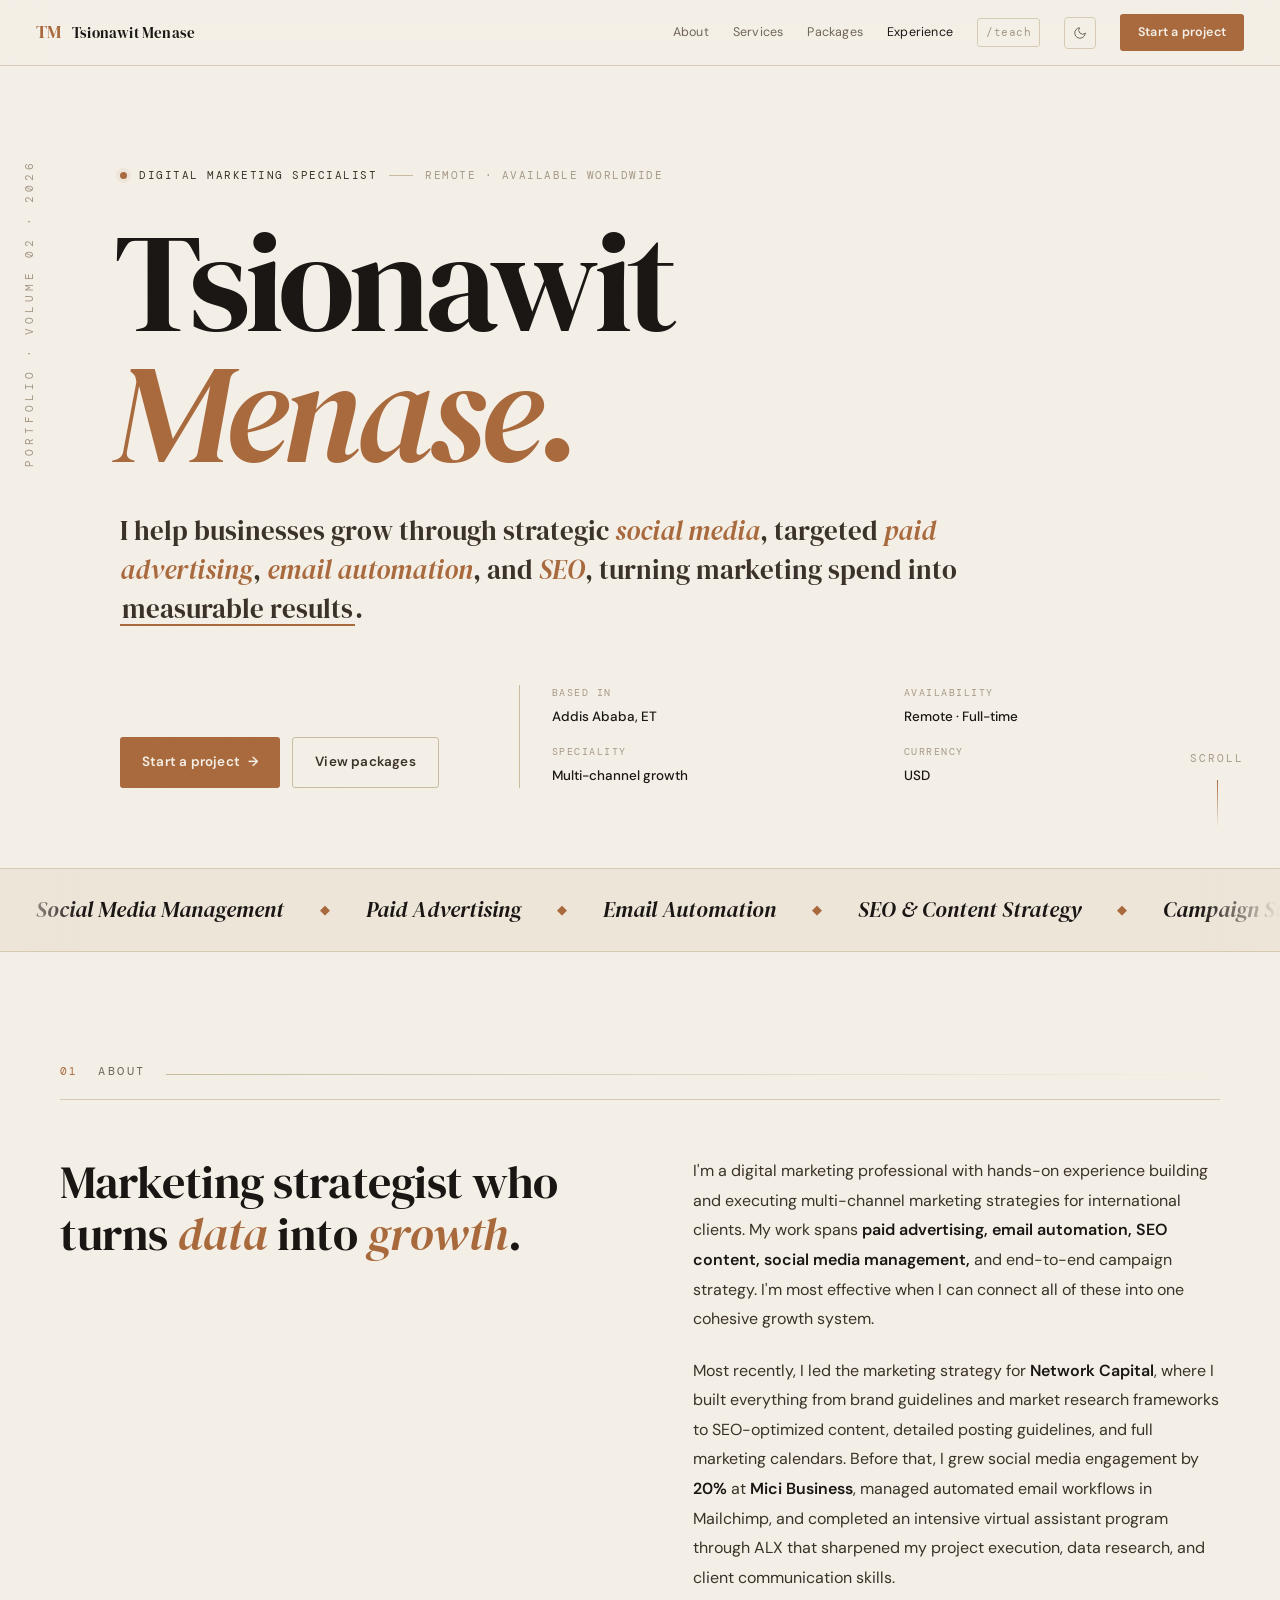
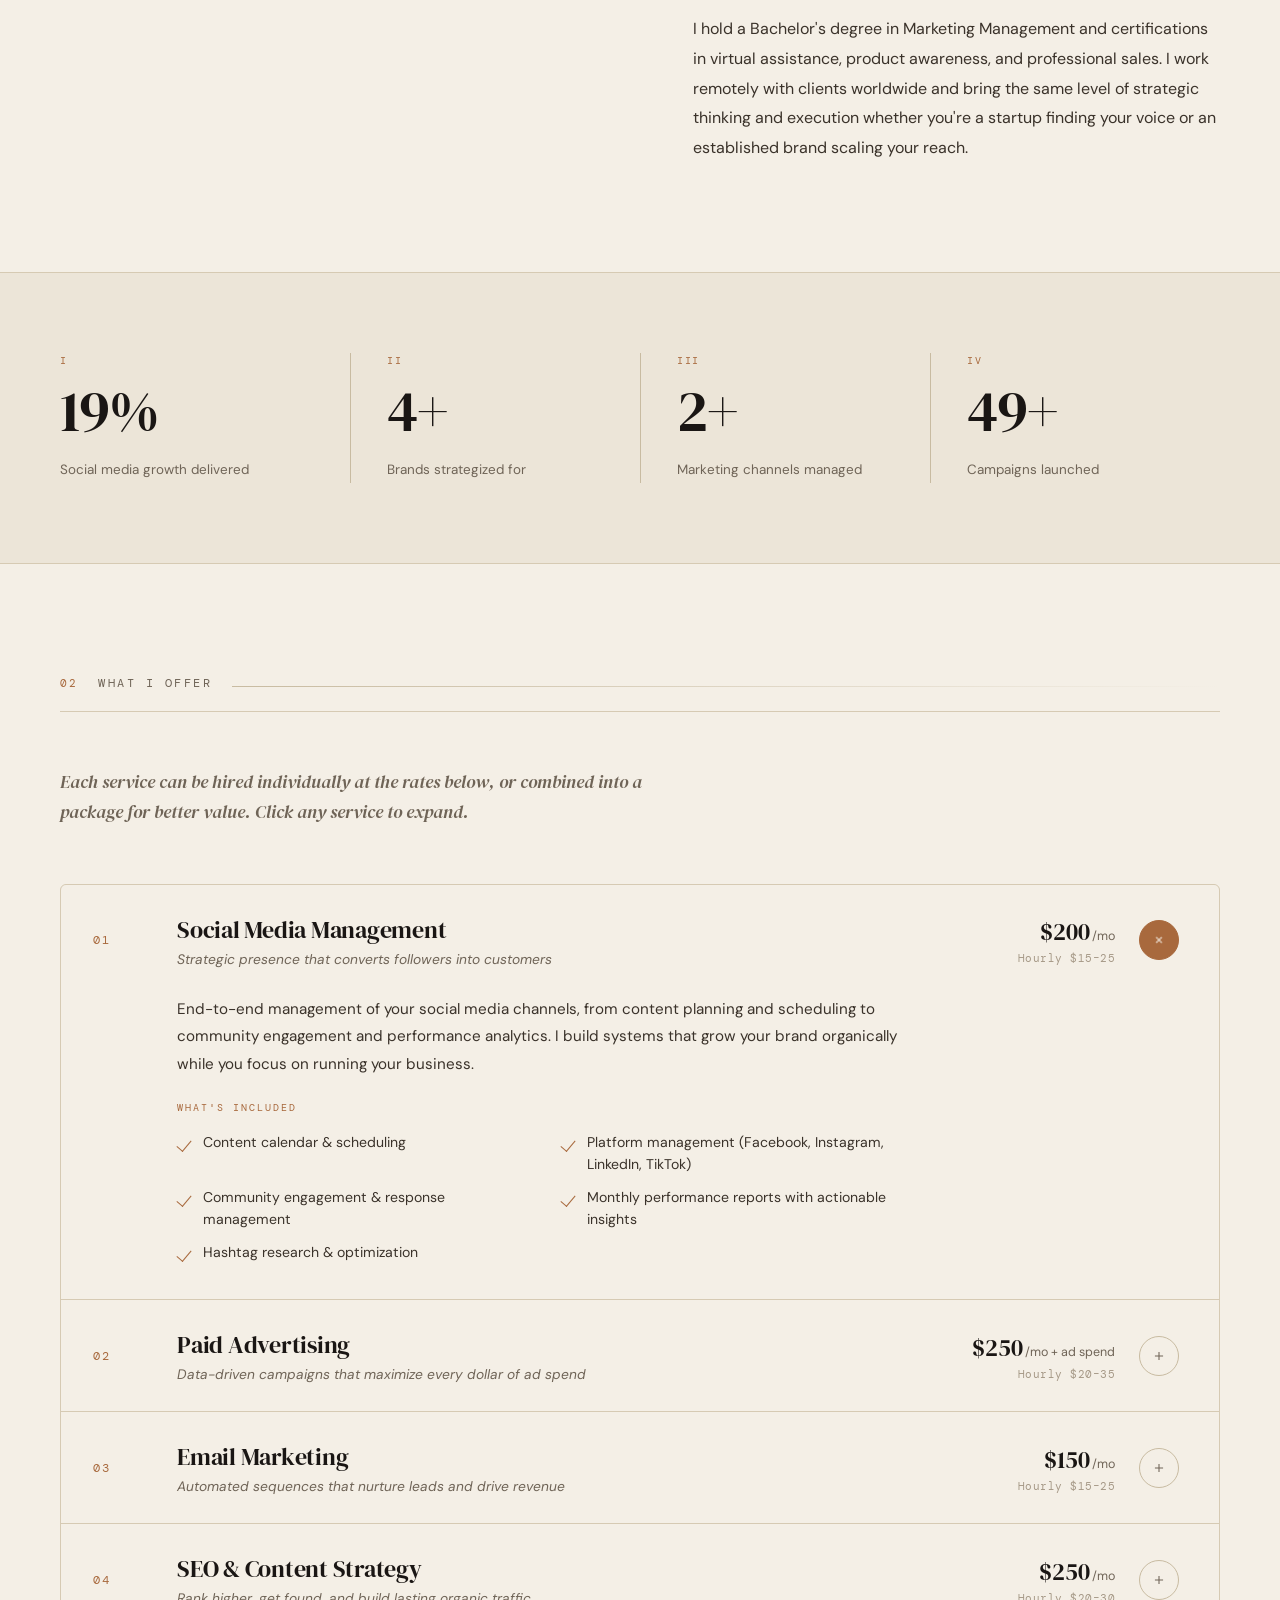
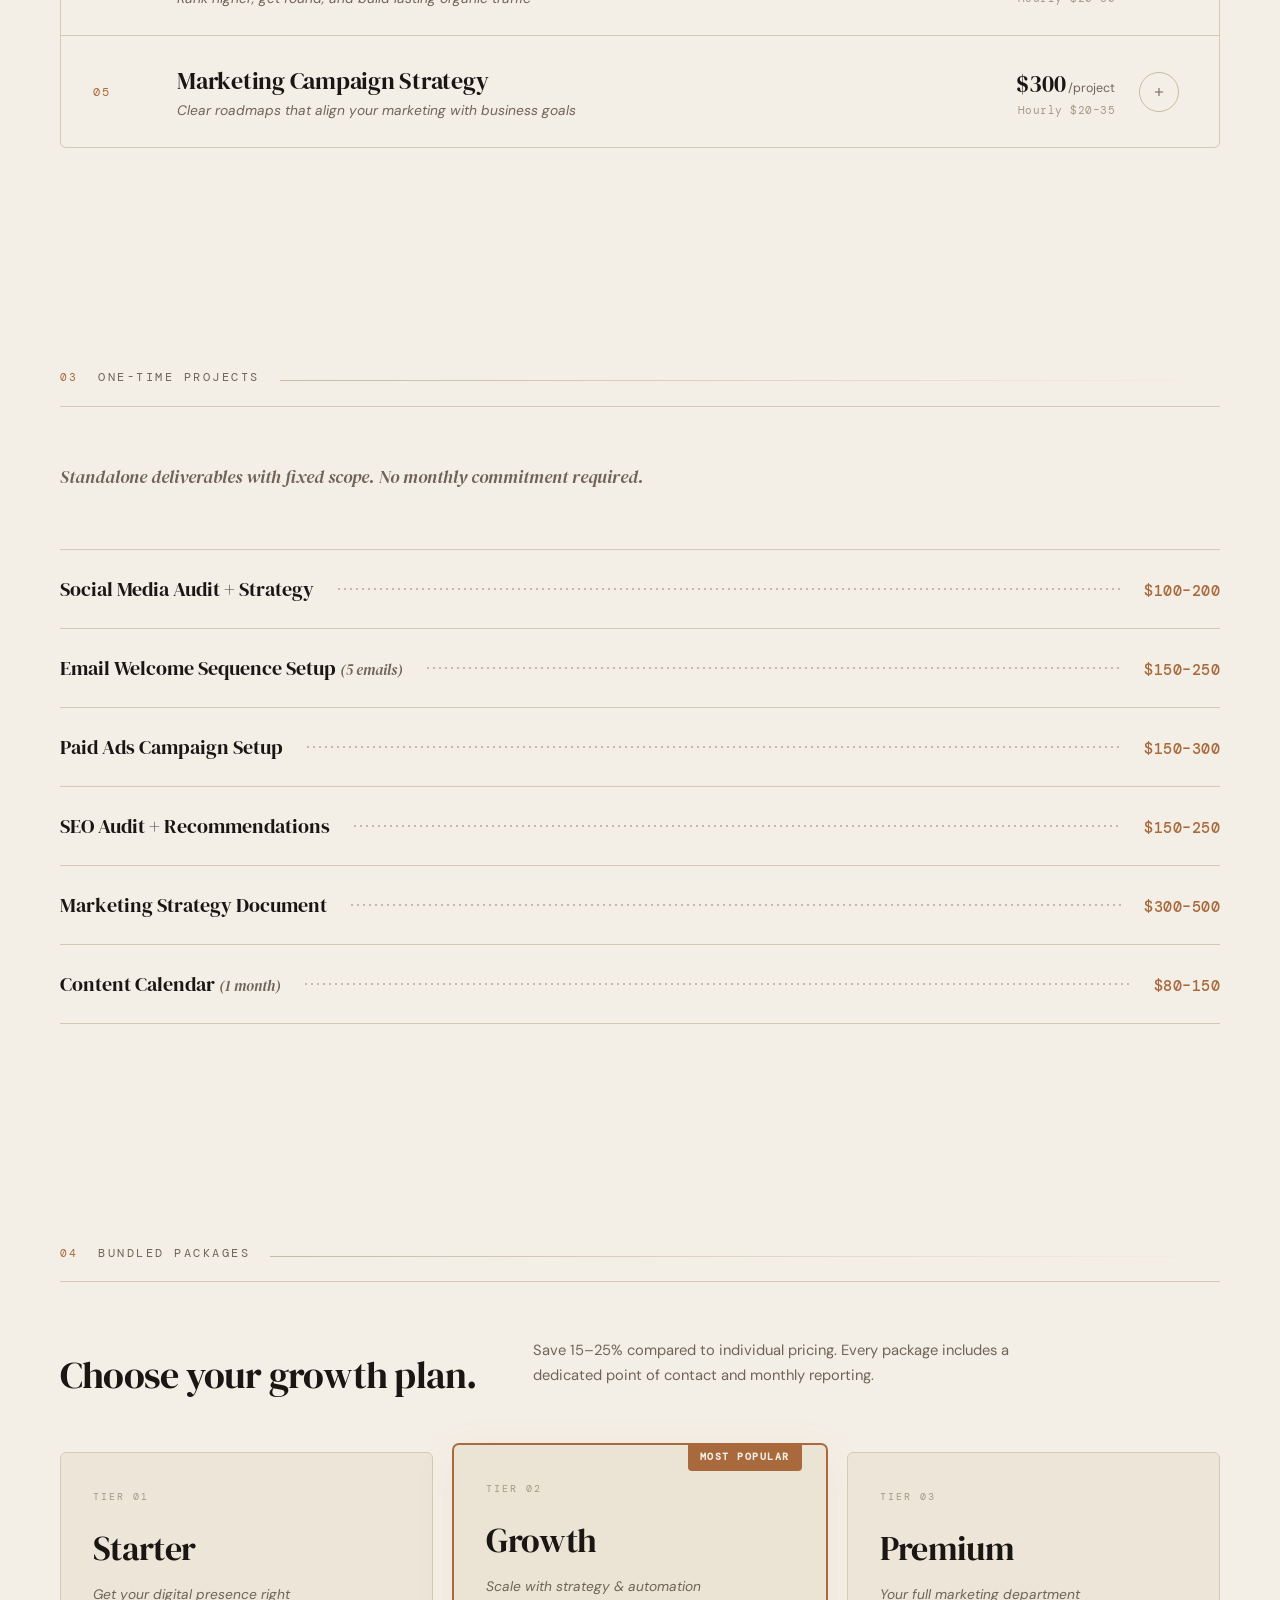
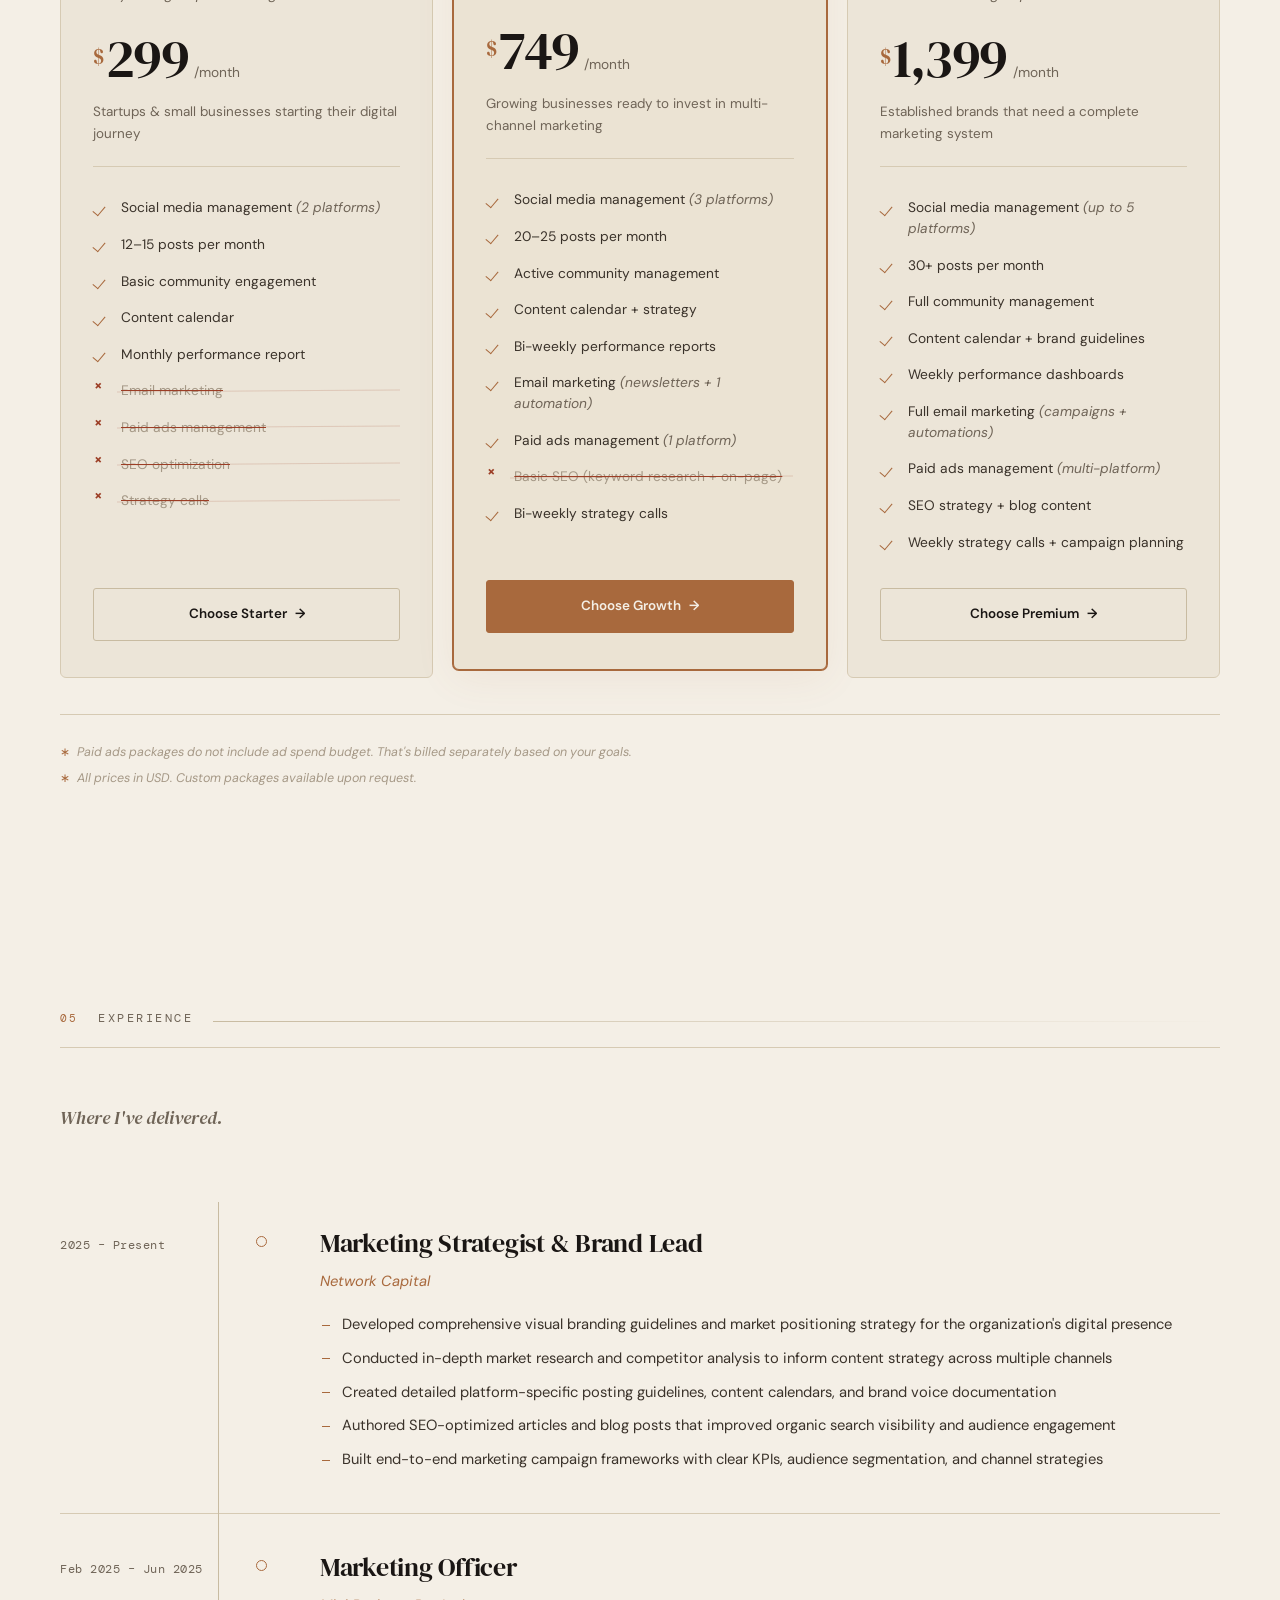
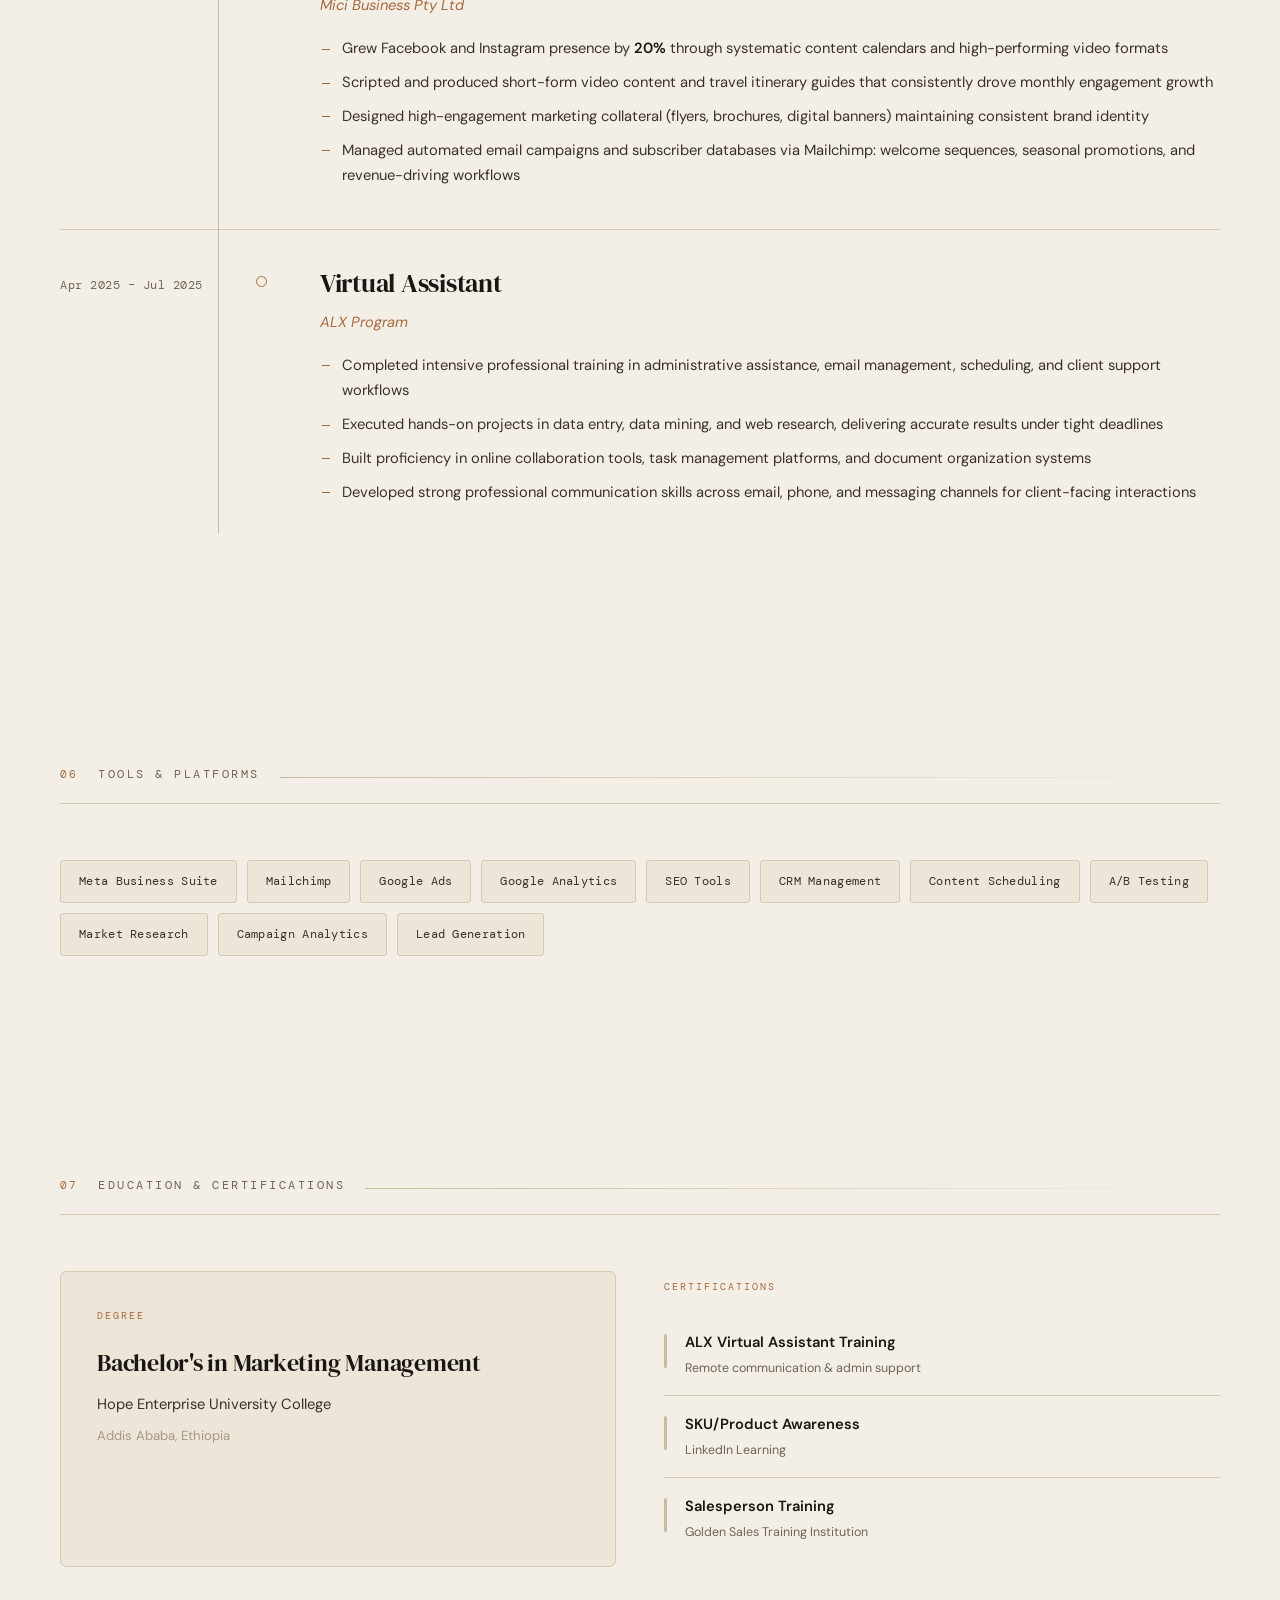
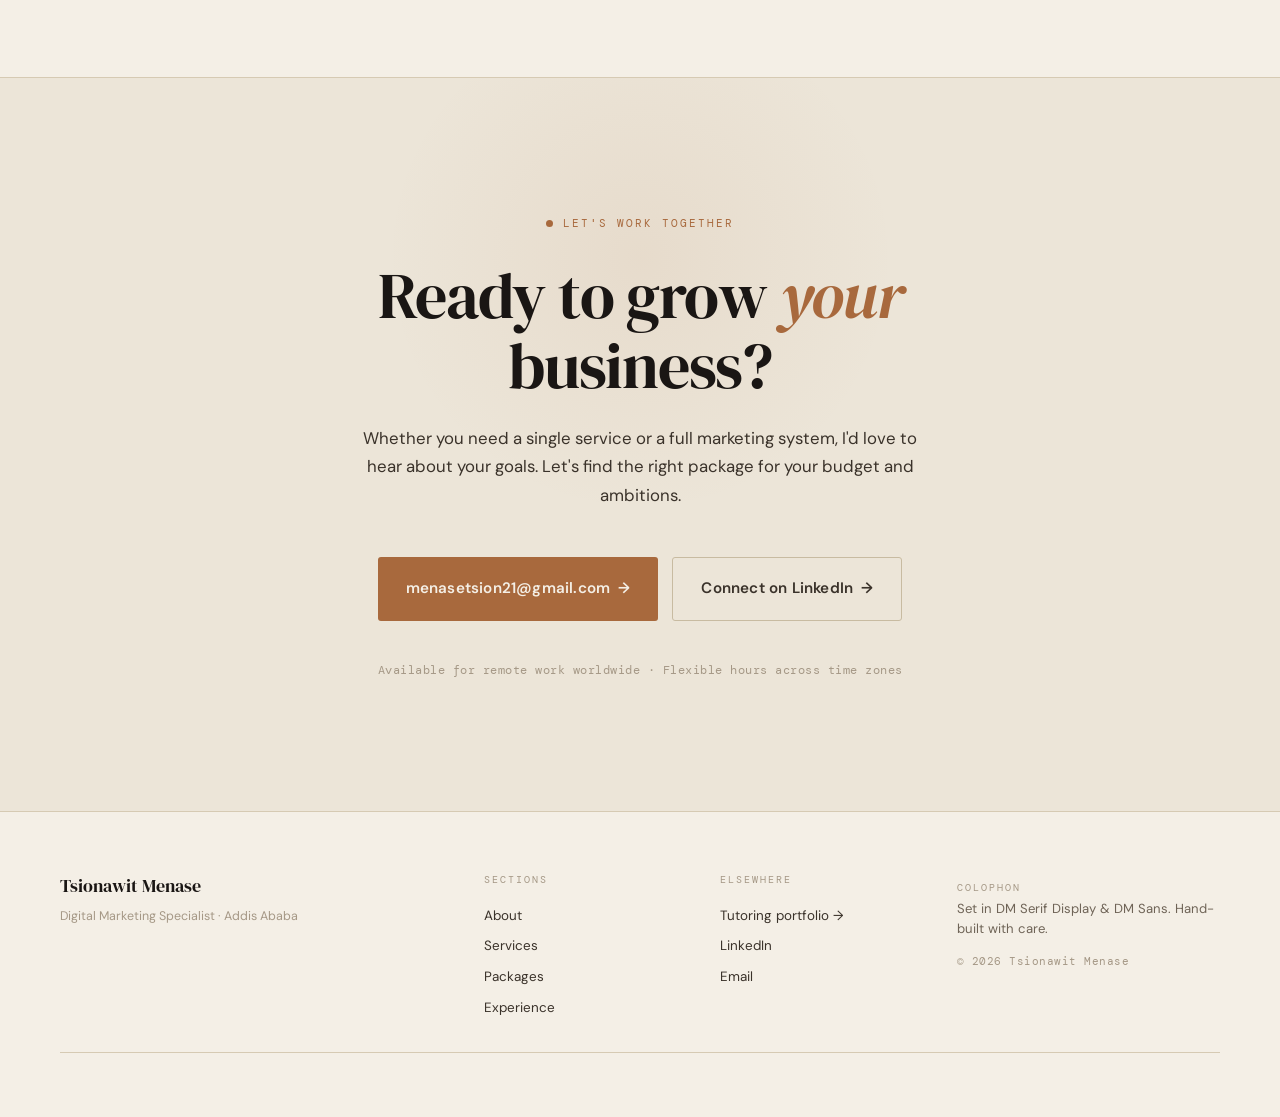
==== commit deaf9f24: "remove em dashes from copy, drop Canva references Em dashes replaced with context-appropriate punctu" ====
--- a/index.html
+++ b/index.html
@@ -3,8 +3,8 @@
 <head>
     <meta charset="UTF-8">
     <meta name="viewport" content="width=device-width, initial-scale=1.0">
-    <title>Tsionawit Menase — Digital Marketing Specialist</title>
-    <meta name="description" content="Digital marketing specialist building multi-channel growth systems — paid ads, email automation, SEO, and social media strategy.">
+    <title>Tsionawit Menase · Digital Marketing Specialist</title>
+    <meta name="description" content="Digital marketing specialist building multi-channel growth systems: paid ads, email automation, SEO, and social media strategy.">
     <link rel="stylesheet" href="style.css">
     <link rel="preconnect" href="https://fonts.googleapis.com">
     <link rel="preconnect" href="https://fonts.gstatic.com" crossorigin>
@@ -54,7 +54,7 @@
         </h1>
 
         <p class="hero-tag reveal">
-            I help businesses grow through strategic <em>social media</em>, targeted <em>paid advertising</em>, <em>email automation</em>, and <em>SEO</em> &mdash; turning marketing spend into <span class="underlined">measurable results</span>.
+            I help businesses grow through strategic <em>social media</em>, targeted <em>paid advertising</em>, <em>email automation</em>, and <em>SEO</em>, turning marketing spend into <span class="underlined">measurable results</span>.
         </p>
 
         <div class="hero-bottom reveal">
@@ -125,7 +125,7 @@
         </h2>
 
         <div class="about-body reveal">
-            <p>I'm a digital marketing professional with hands-on experience building and executing multi-channel marketing strategies for international clients. My work spans <strong>paid advertising, email automation, SEO content, social media management,</strong> and end-to-end campaign strategy &mdash; and I'm most effective when I can connect all of these into one cohesive growth system.</p>
+            <p>I'm a digital marketing professional with hands-on experience building and executing multi-channel marketing strategies for international clients. My work spans <strong>paid advertising, email automation, SEO content, social media management,</strong> and end-to-end campaign strategy. I'm most effective when I can connect all of these into one cohesive growth system.</p>
 
             <p>Most recently, I led the marketing strategy for <strong>Network Capital</strong>, where I built everything from brand guidelines and market research frameworks to SEO-optimized content, detailed posting guidelines, and full marketing calendars. Before that, I grew social media engagement by <strong>20%</strong> at <strong>Mici Business</strong>, managed automated email workflows in Mailchimp, and completed an intensive virtual assistant program through ALX that sharpened my project execution, data research, and client communication skills.</p>
 
@@ -187,7 +187,7 @@
                 </span>
             </button>
             <div class="service-body">
-                <p class="service-desc">End-to-end management of your social media channels &mdash; from content planning and scheduling to community engagement and performance analytics. I build systems that grow your brand organically while you focus on running your business.</p>
+                <p class="service-desc">End-to-end management of your social media channels, from content planning and scheduling to community engagement and performance analytics. I build systems that grow your brand organically while you focus on running your business.</p>
                 <span class="checklist-label">What's included</span>
                 <ul class="checklist">
                     <li>Content calendar &amp; scheduling</li>
@@ -327,7 +327,7 @@
         <span class="section-rule"></span>
     </header>
 
-    <p class="section-lede reveal">Standalone deliverables with fixed scope &mdash; no monthly commitment required.</p>
+    <p class="section-lede reveal">Standalone deliverables with fixed scope. No monthly commitment required.</p>
 
     <ul class="menu-list reveal">
         <li>
@@ -392,7 +392,7 @@
             </header>
             <div class="package-rule"></div>
             <ul class="package-features">
-                <li class="feat incl">Social media management <em>&mdash; 2 platforms</em></li>
+                <li class="feat incl">Social media management <em>(2 platforms)</em></li>
                 <li class="feat incl">12&ndash;15 posts per month</li>
                 <li class="feat incl">Basic community engagement</li>
                 <li class="feat incl">Content calendar</li>
@@ -423,7 +423,7 @@
             </header>
             <div class="package-rule"></div>
             <ul class="package-features">
-                <li class="feat incl">Social media management <em>&mdash; 3 platforms</em></li>
+                <li class="feat incl">Social media management <em>(3 platforms)</em></li>
                 <li class="feat incl">20&ndash;25 posts per month</li>
                 <li class="feat incl">Active community management</li>
                 <li class="feat incl">Content calendar + strategy</li>
@@ -453,7 +453,7 @@
             </header>
             <div class="package-rule"></div>
             <ul class="package-features">
-                <li class="feat incl">Social media management <em>&mdash; up to 5 platforms</em></li>
+                <li class="feat incl">Social media management <em>(up to 5 platforms)</em></li>
                 <li class="feat incl">30+ posts per month</li>
                 <li class="feat incl">Full community management</li>
                 <li class="feat incl">Content calendar + brand guidelines</li>
@@ -470,7 +470,7 @@
     </div>
 
     <div class="disclaimers reveal">
-        <p><span class="asterisk">&lowast;</span> Paid ads packages do not include ad spend budget &mdash; that's billed separately based on your goals.</p>
+        <p><span class="asterisk">&lowast;</span> Paid ads packages do not include ad spend budget. That's billed separately based on your goals.</p>
         <p><span class="asterisk">&lowast;</span> All prices in USD. Custom packages available upon request.</p>
     </div>
 </section>
@@ -489,7 +489,7 @@
         <article class="role reveal">
             <div class="role-meta">
                 <span class="role-dot"></span>
-                <time>2025 &mdash; Present</time>
+                <time>2025 &ndash; Present</time>
             </div>
             <div class="role-body">
                 <h3>Marketing Strategist &amp; Brand Lead</h3>
@@ -507,7 +507,7 @@
         <article class="role reveal">
             <div class="role-meta">
                 <span class="role-dot"></span>
-                <time>Feb 2025 &mdash; Jun 2025</time>
+                <time>Feb 2025 &ndash; Jun 2025</time>
             </div>
             <div class="role-body">
                 <h3>Marketing Officer</h3>
@@ -516,7 +516,7 @@
                     <li>Grew Facebook and Instagram presence by <strong>20%</strong> through systematic content calendars and high-performing video formats</li>
                     <li>Scripted and produced short-form video content and travel itinerary guides that consistently drove monthly engagement growth</li>
                     <li>Designed high-engagement marketing collateral (flyers, brochures, digital banners) maintaining consistent brand identity</li>
-                    <li>Managed automated email campaigns and subscriber databases via Mailchimp &mdash; welcome sequences, seasonal promotions, and revenue-driving workflows</li>
+                    <li>Managed automated email campaigns and subscriber databases via Mailchimp: welcome sequences, seasonal promotions, and revenue-driving workflows</li>
                 </ul>
             </div>
         </article>
@@ -524,14 +524,14 @@
         <article class="role reveal">
             <div class="role-meta">
                 <span class="role-dot"></span>
-                <time>Apr 2025 &mdash; Jul 2025</time>
+                <time>Apr 2025 &ndash; Jul 2025</time>
             </div>
             <div class="role-body">
                 <h3>Virtual Assistant</h3>
                 <p class="where">ALX Program</p>
                 <ul class="bullets">
                     <li>Completed intensive professional training in administrative assistance, email management, scheduling, and client support workflows</li>
-                    <li>Executed hands-on projects in data entry, data mining, and web research &mdash; delivering accurate results under tight deadlines</li>
+                    <li>Executed hands-on projects in data entry, data mining, and web research, delivering accurate results under tight deadlines</li>
                     <li>Built proficiency in online collaboration tools, task management platforms, and document organization systems</li>
                     <li>Developed strong professional communication skills across email, phone, and messaging channels for client-facing interactions</li>
                 </ul>
@@ -554,7 +554,6 @@
         <span class="tool">Google Ads</span>
         <span class="tool">Google Analytics</span>
         <span class="tool">SEO Tools</span>
-        <span class="tool">Canva</span>
         <span class="tool">CRM Management</span>
         <span class="tool">Content Scheduling</span>
         <span class="tool">A/B Testing</span>
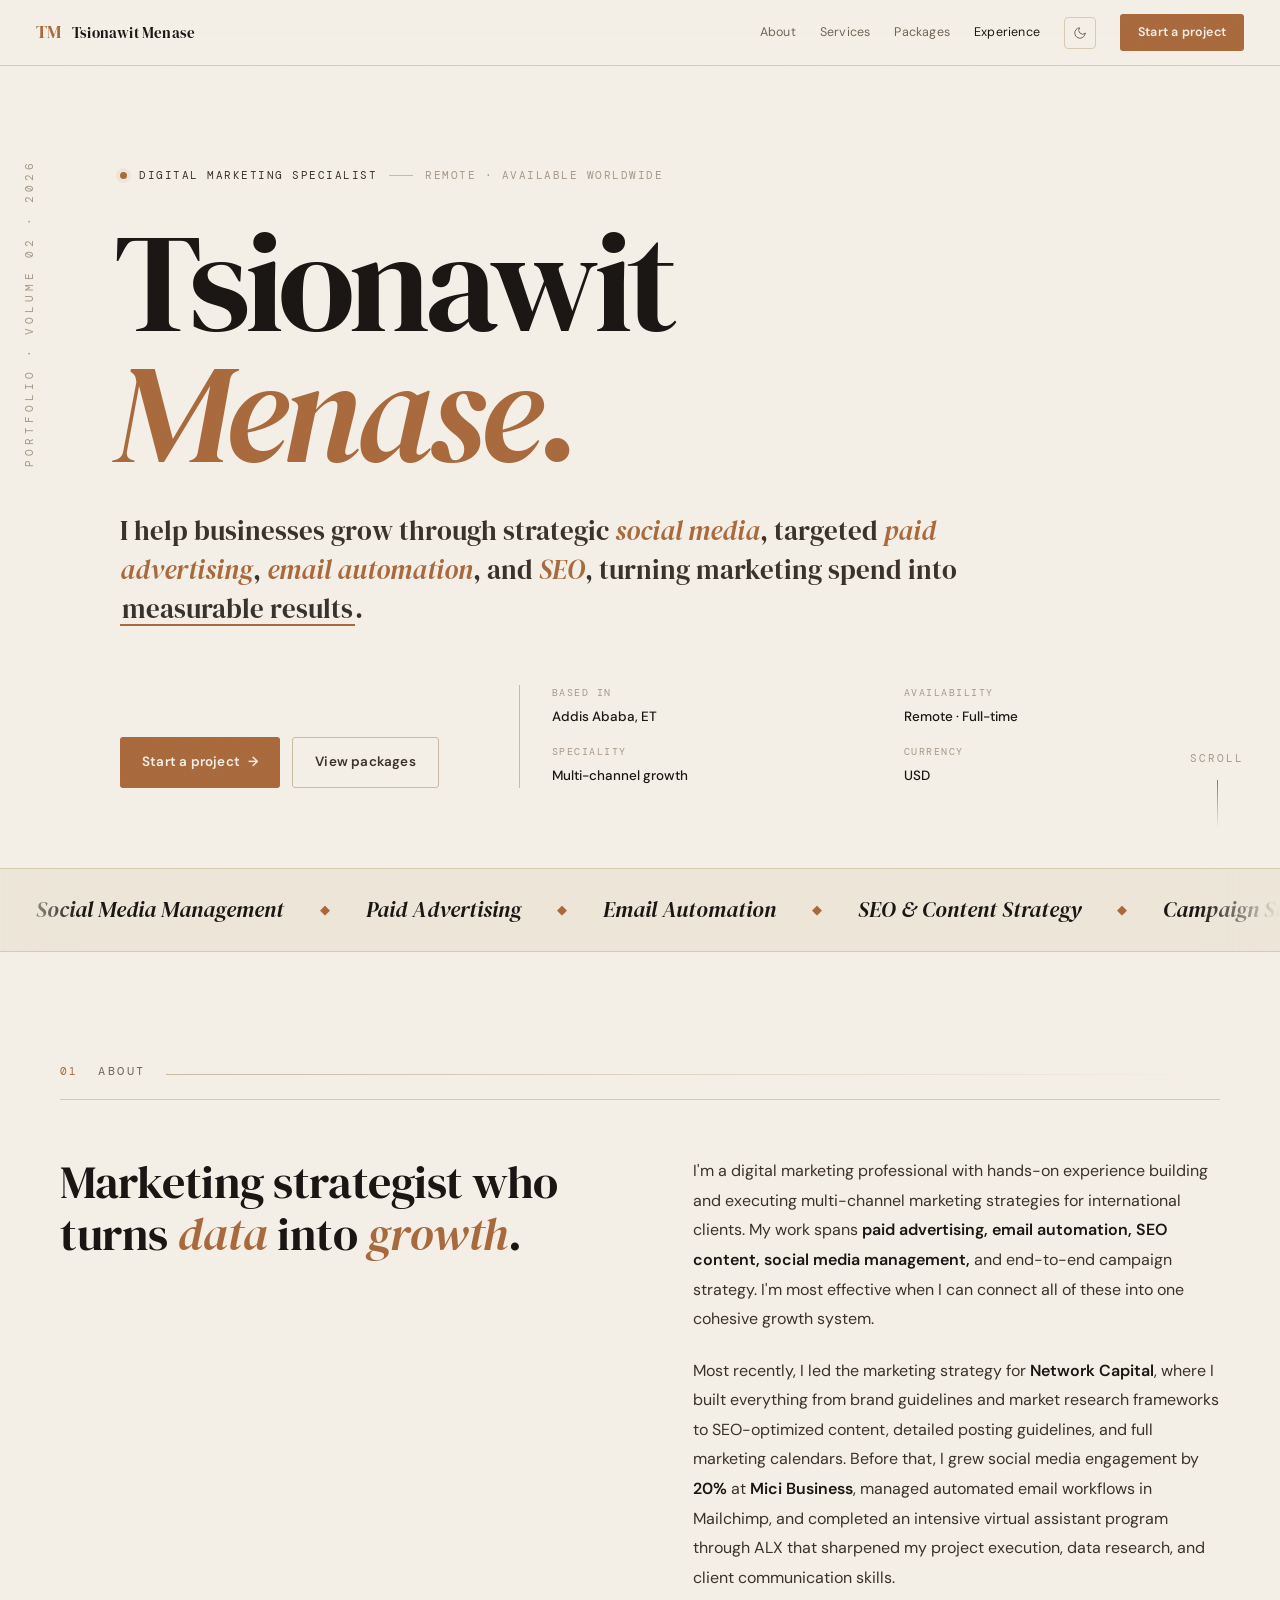
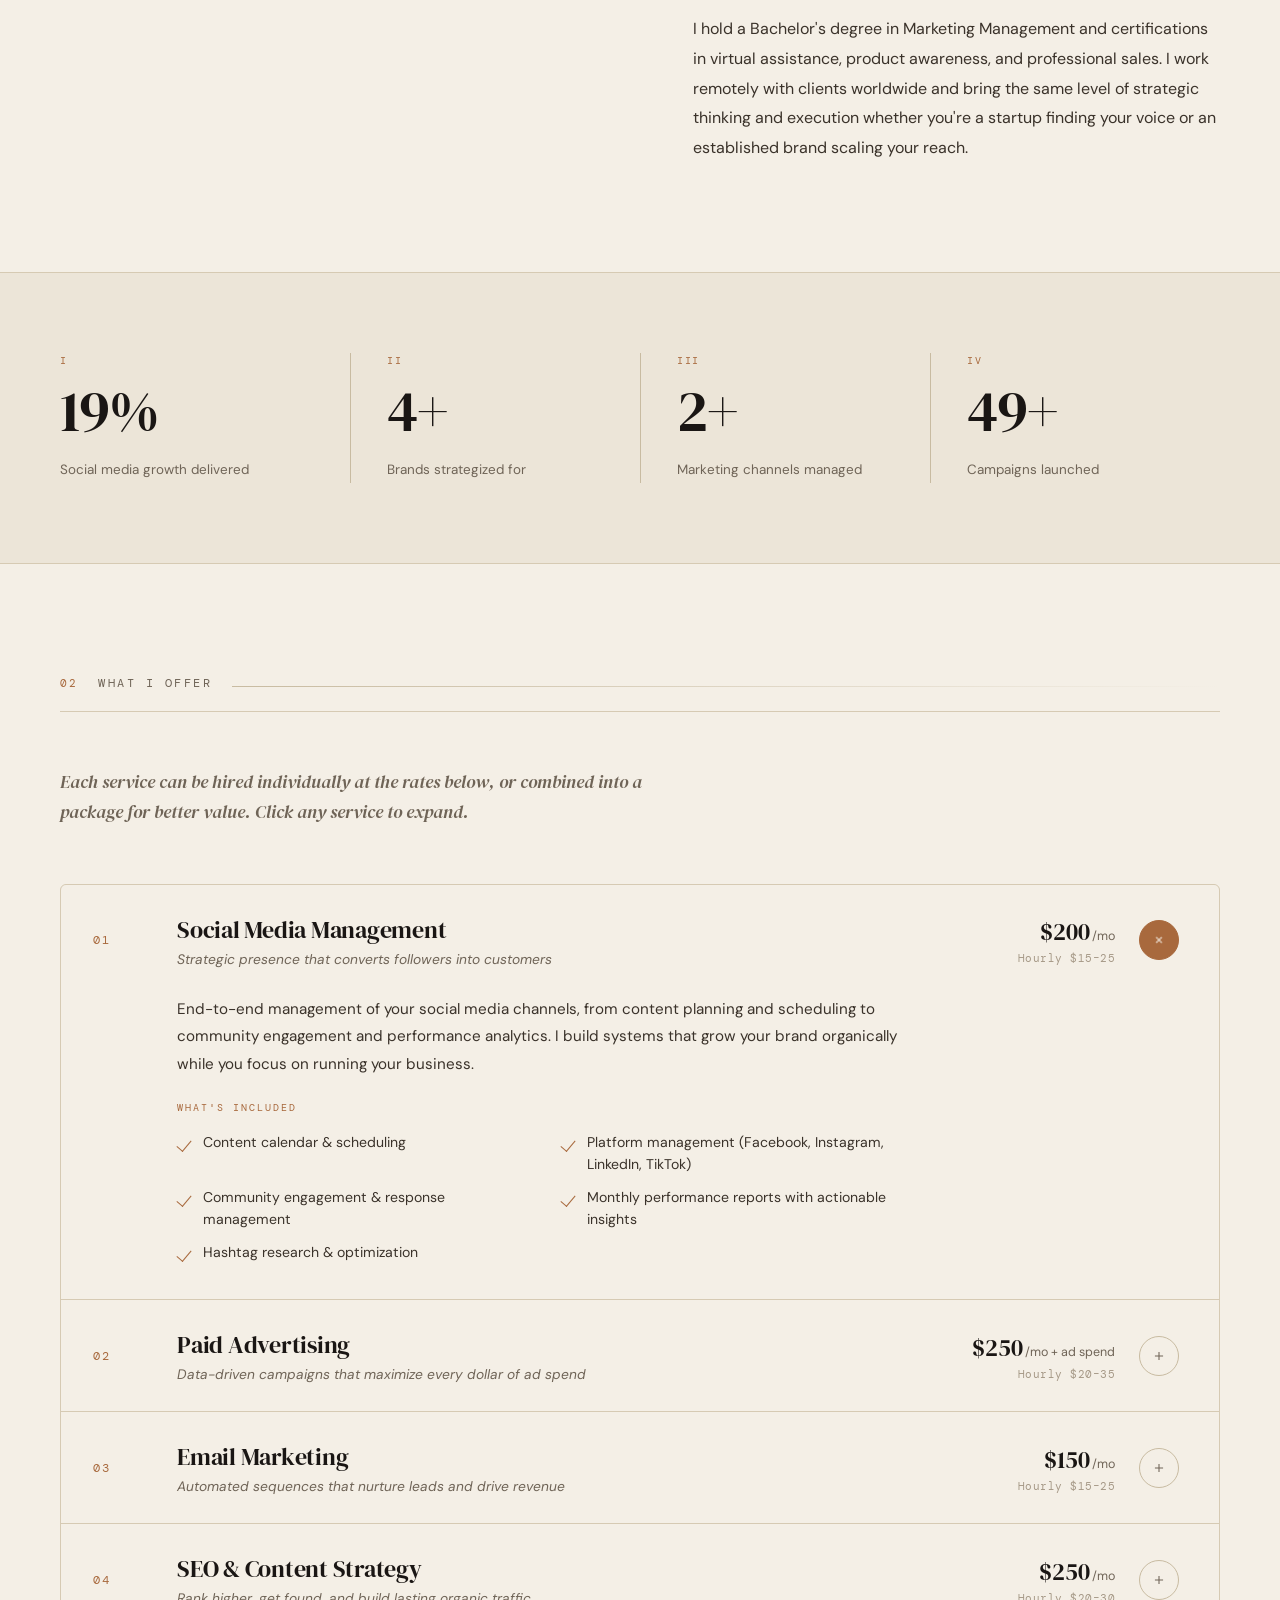
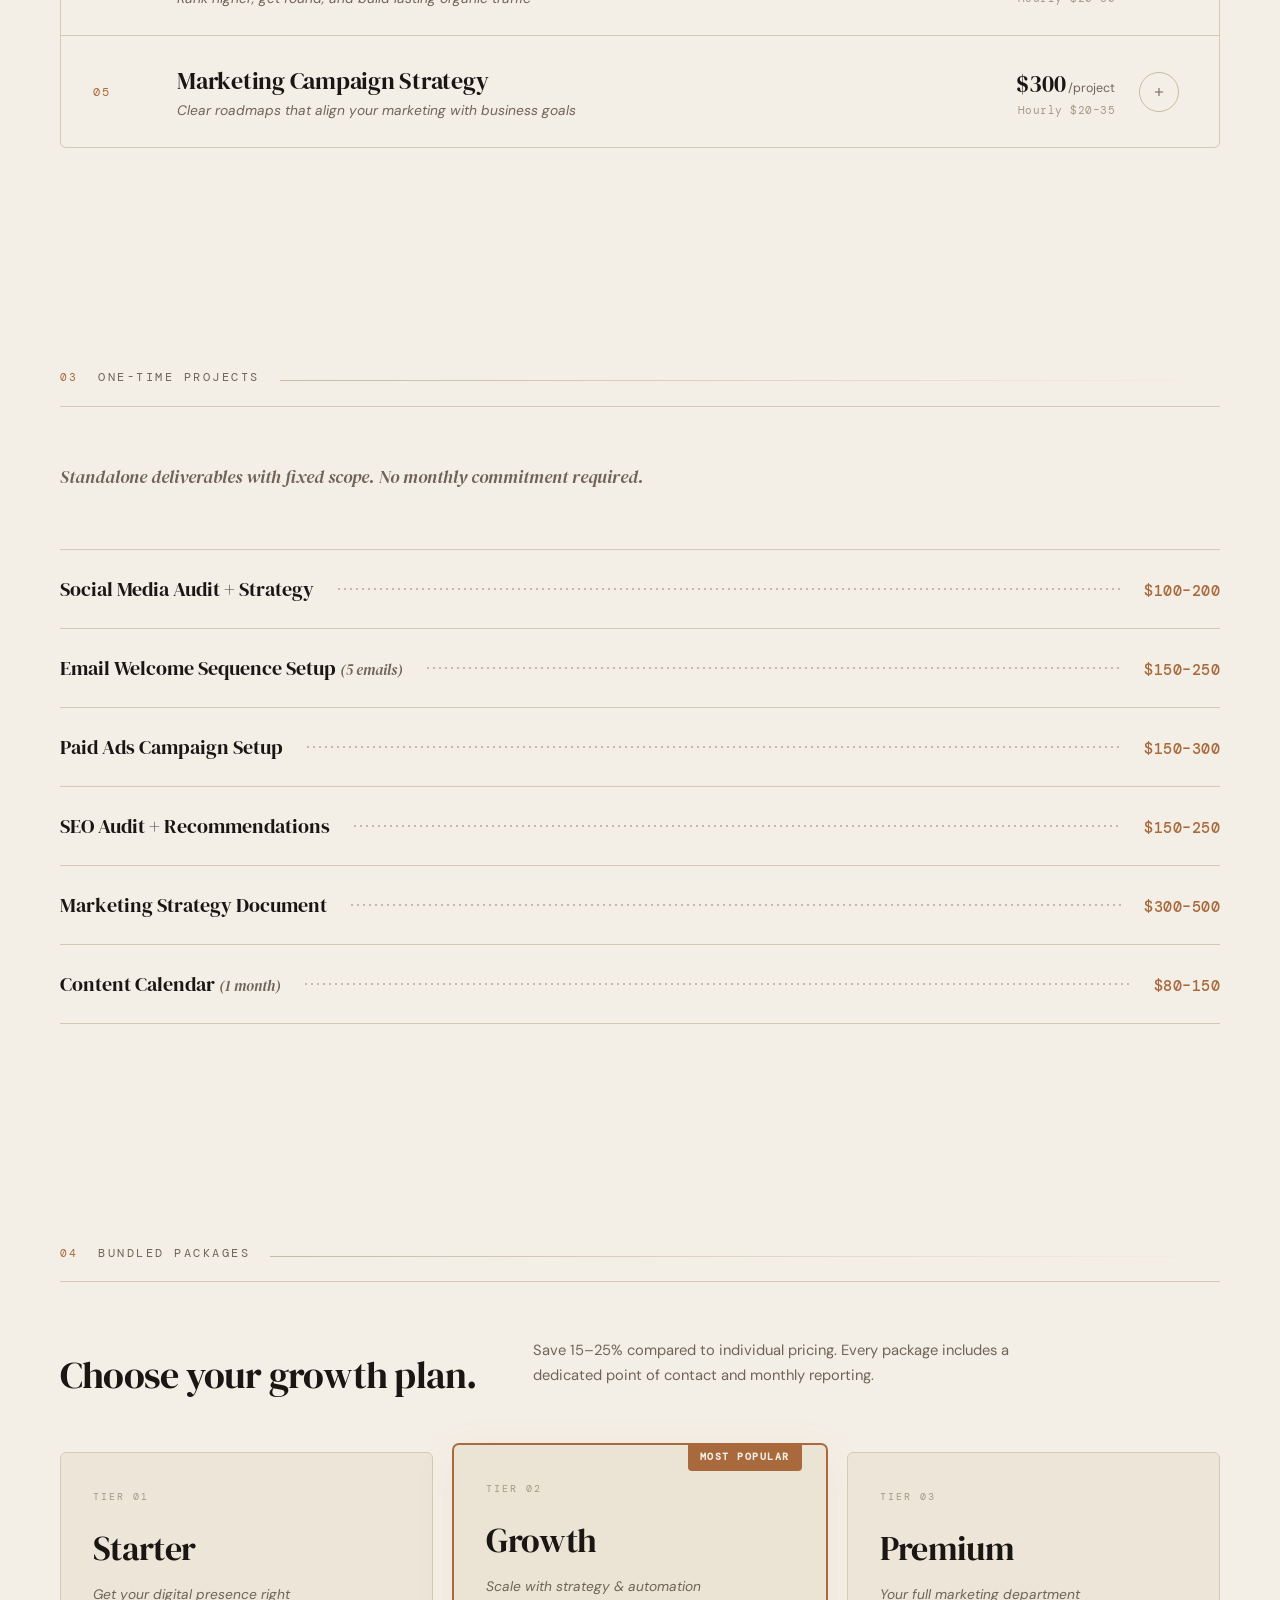
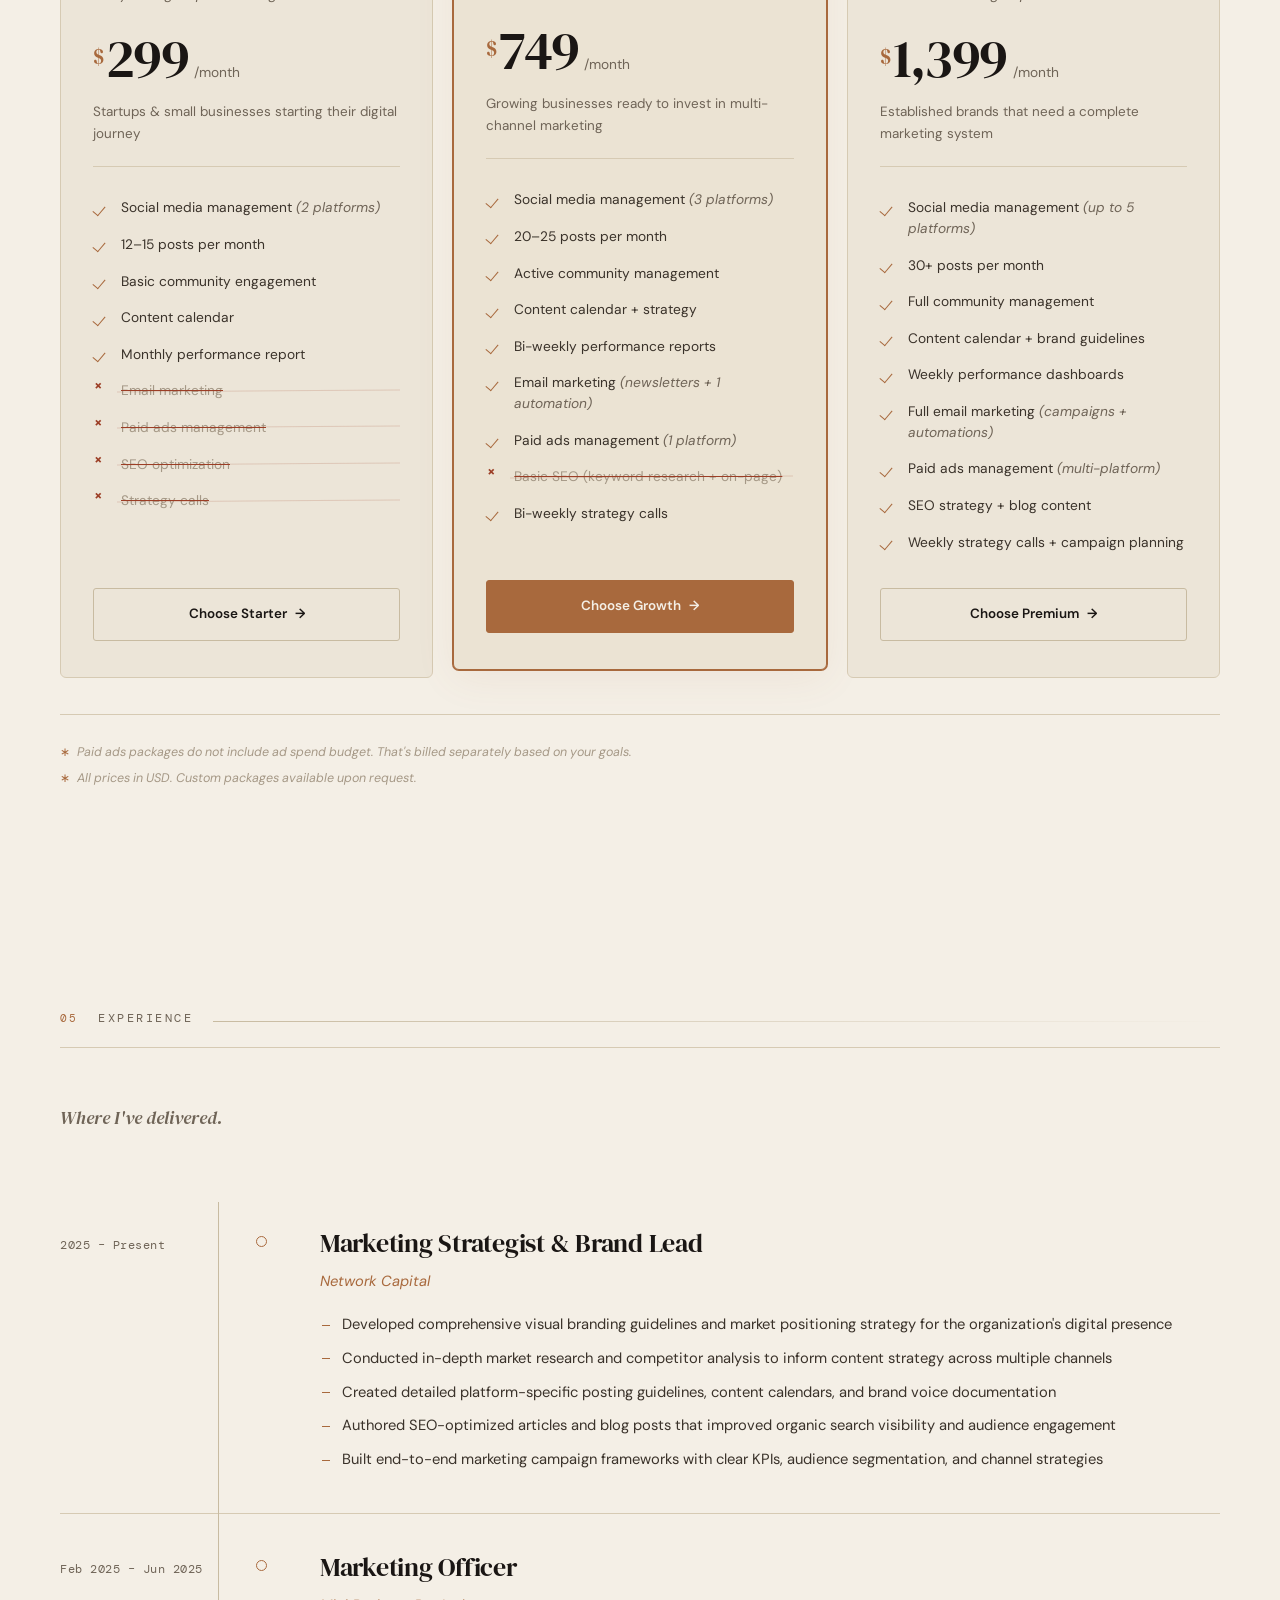
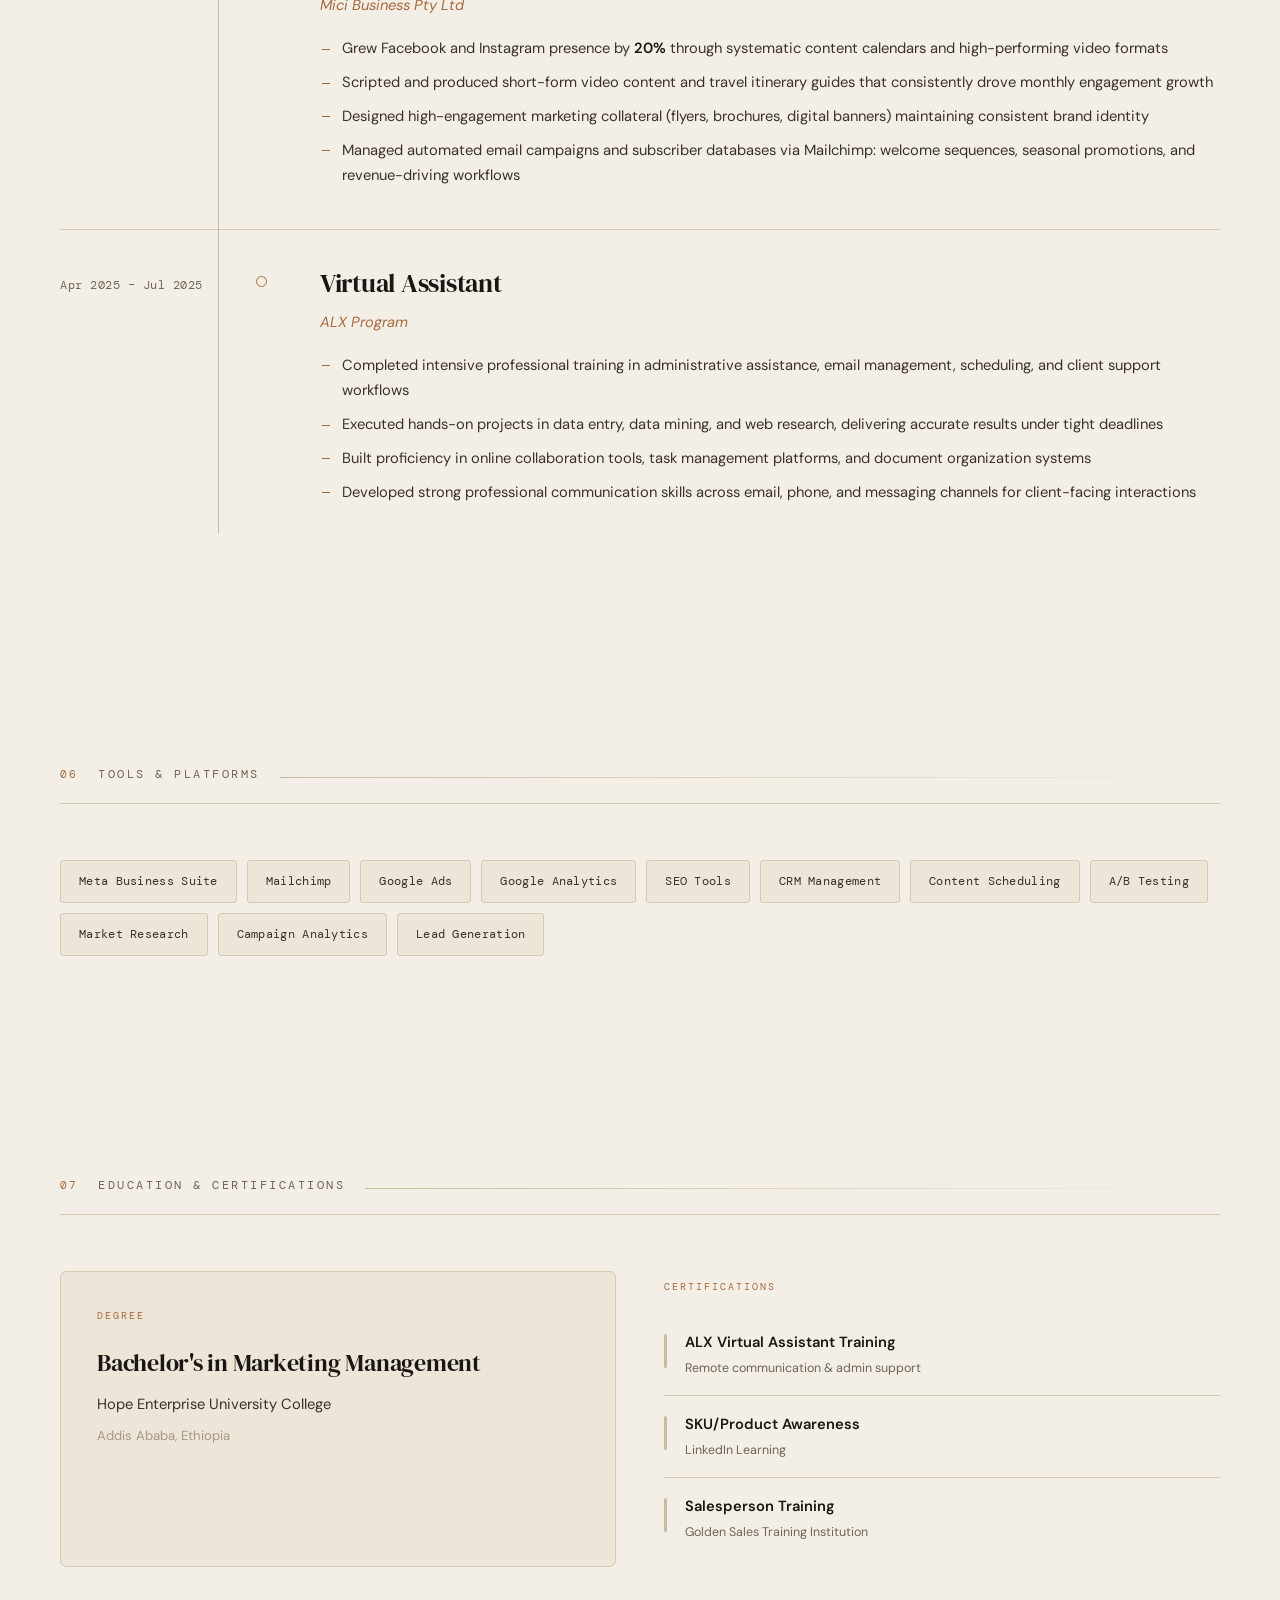
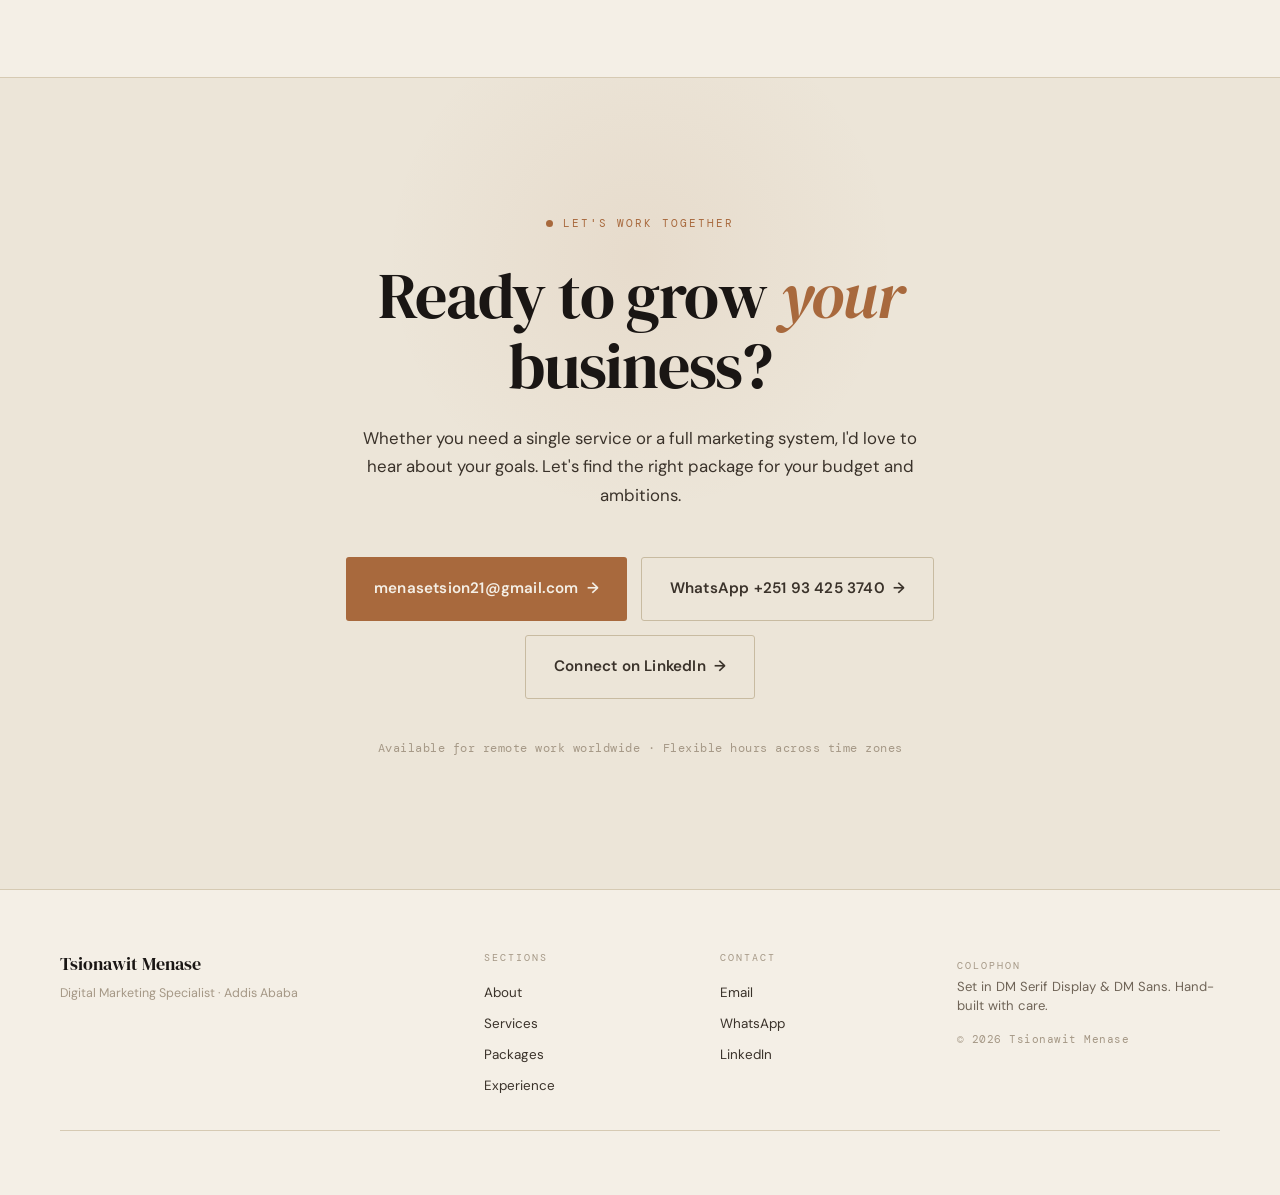
==== commit 8a2d4c2b: "add WhatsApp contact, remove /teach link from landing WhatsApp +251934253740 surfaced in the final C" ====
--- a/index.html
+++ b/index.html
@@ -22,7 +22,6 @@
         <a href="#services" class="topbar-link">Services</a>
         <a href="#packages" class="topbar-link">Packages</a>
         <a href="#experience" class="topbar-link">Experience</a>
-        <a href="teach/" class="topbar-alt" title="View tutoring portfolio">/teach</a>
         <button class="theme-toggle" aria-label="Toggle theme" title="Toggle theme">
             <svg class="theme-sun" width="14" height="14" viewBox="0 0 24 24" fill="none" stroke="currentColor" stroke-width="1.7" stroke-linecap="round"><circle cx="12" cy="12" r="4"/><path d="M12 2v2M12 20v2M4.93 4.93l1.41 1.41M17.66 17.66l1.41 1.41M2 12h2M20 12h2M4.93 19.07l1.41-1.41M17.66 6.34l1.41-1.41"/></svg>
             <svg class="theme-moon" width="14" height="14" viewBox="0 0 24 24" fill="none" stroke="currentColor" stroke-width="1.7" stroke-linecap="round" stroke-linejoin="round"><path d="M21 12.79A9 9 0 1 1 11.21 3 7 7 0 0 0 21 12.79z"/></svg>
@@ -620,6 +619,10 @@
                 <span>menasetsion21@gmail.com</span>
                 <span class="arrow">&rarr;</span>
             </a>
+            <a href="https://wa.me/251934253740" target="_blank" rel="noopener" class="btn btn-ghost btn-large">
+                <span>WhatsApp +251 93 425 3740</span>
+                <span class="arrow">&rarr;</span>
+            </a>
             <a href="https://www.linkedin.com/in/tsionawitmenase/" target="_blank" rel="noopener" class="btn btn-ghost btn-large">
                 <span>Connect on LinkedIn</span>
                 <span class="arrow">&rarr;</span>
@@ -645,10 +648,10 @@
             <a href="#experience">Experience</a>
         </div>
         <div class="footer-nav">
-            <span class="footer-label">Elsewhere</span>
-            <a href="teach/">Tutoring portfolio &rarr;</a>
+            <span class="footer-label">Contact</span>
+            <a href="mailto:menasetsion21@gmail.com">Email</a>
+            <a href="https://wa.me/251934253740" target="_blank" rel="noopener">WhatsApp</a>
             <a href="https://www.linkedin.com/in/tsionawitmenase/" target="_blank" rel="noopener">LinkedIn</a>
-            <a href="mailto:menasetsion21@gmail.com">Email</a>
         </div>
         <div class="footer-meta">
             <span class="footer-label">Colophon</span>
